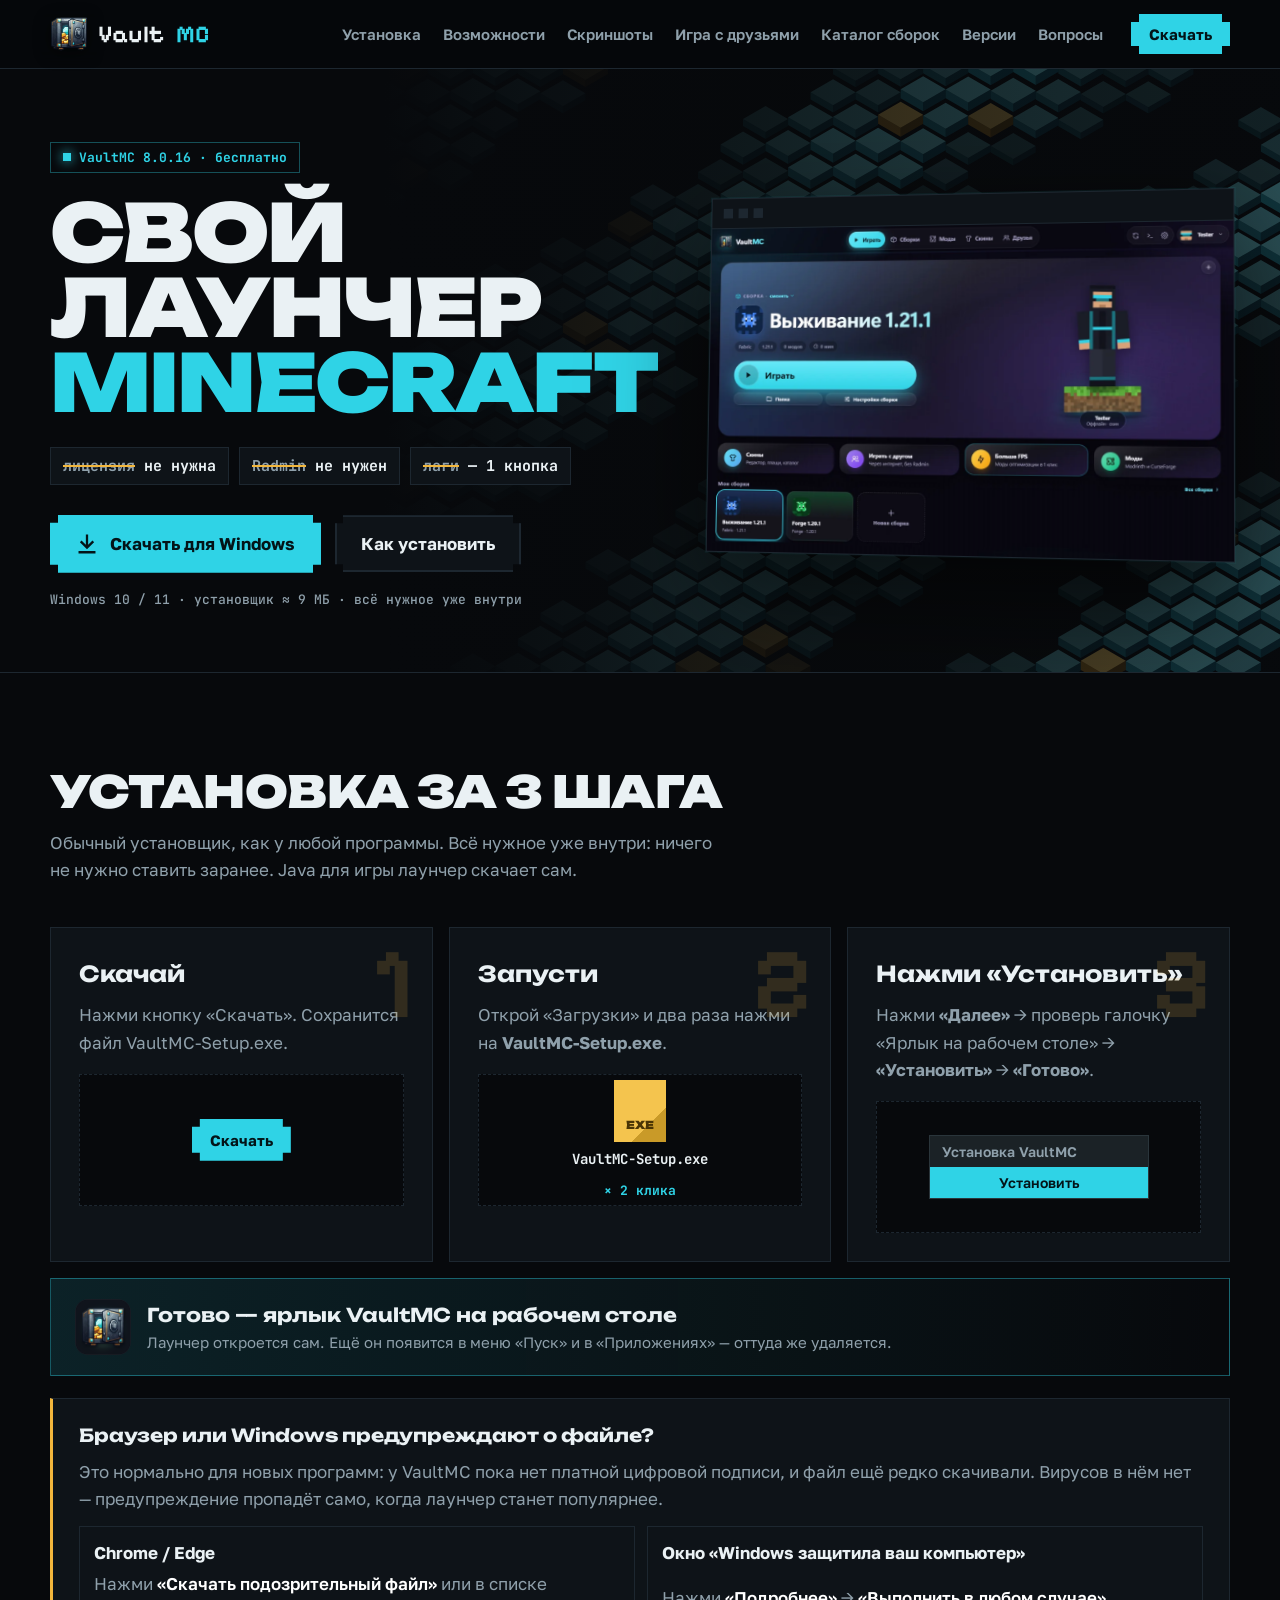
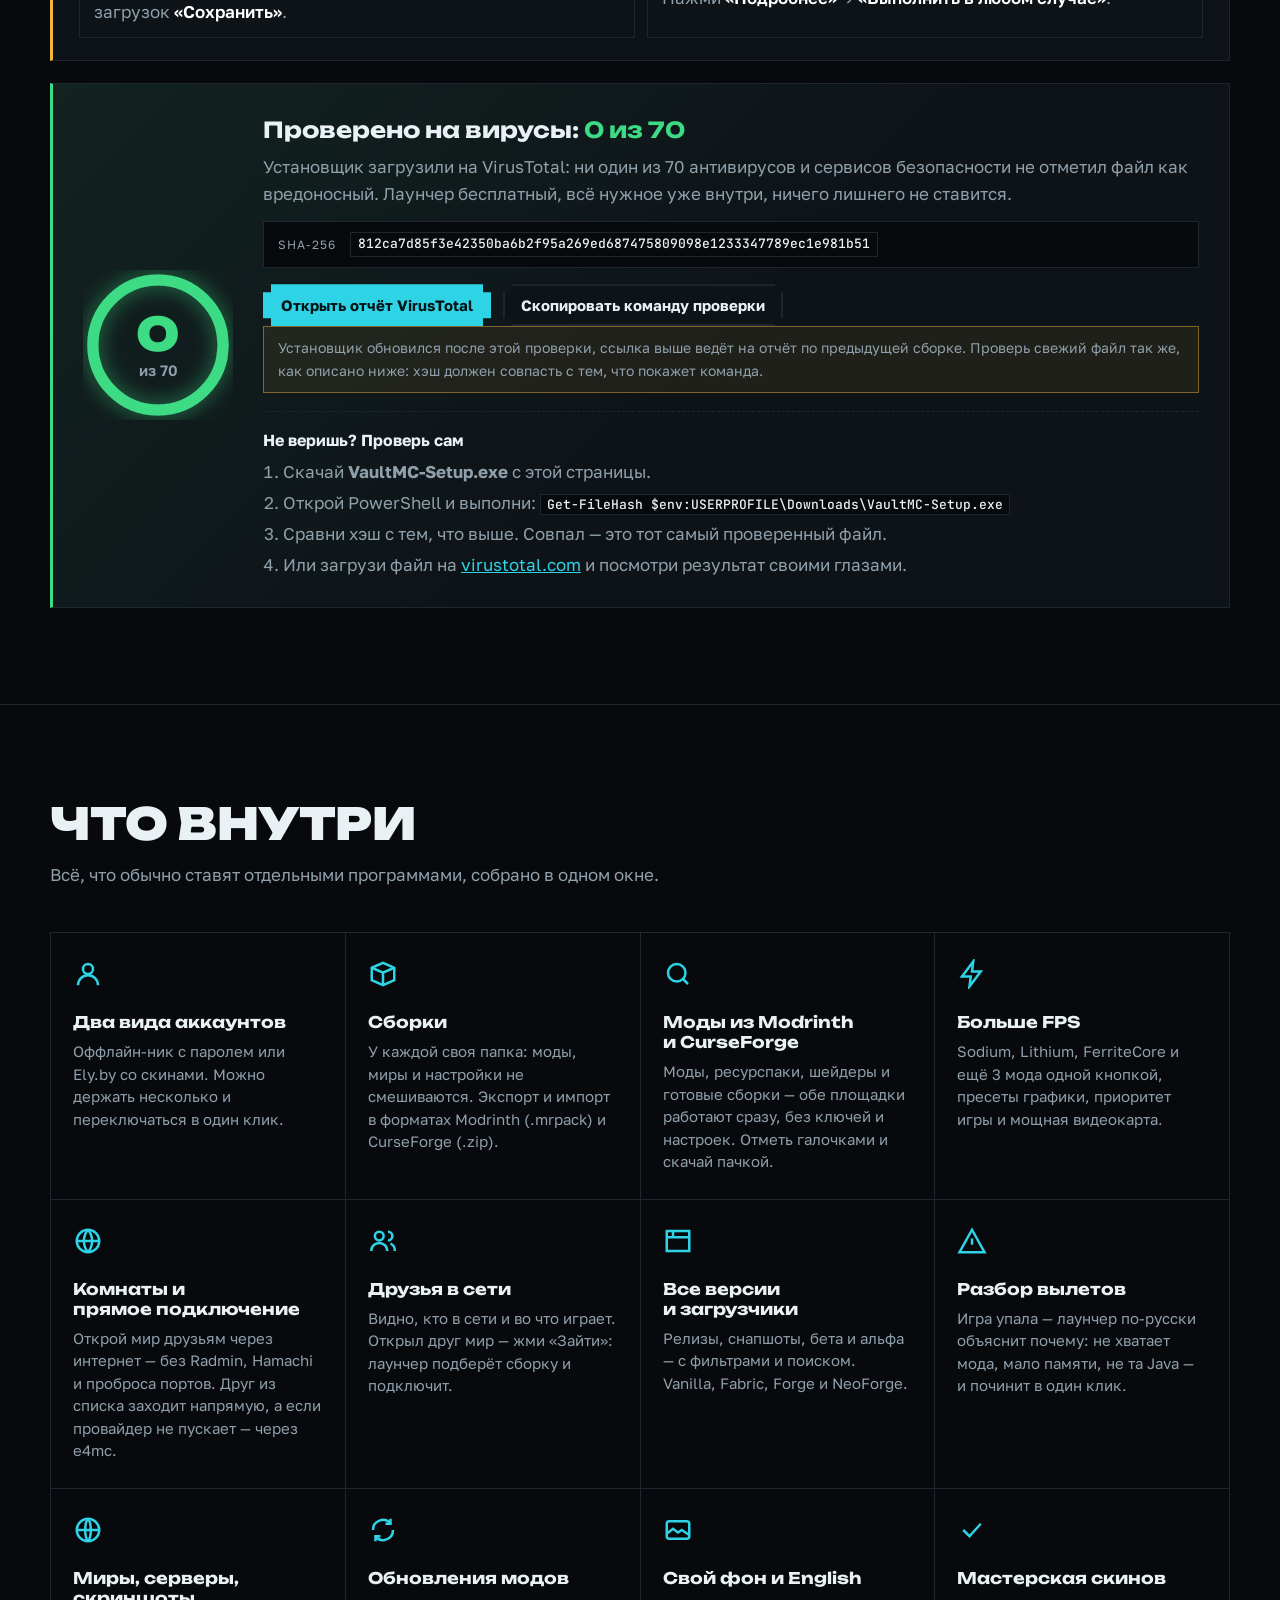
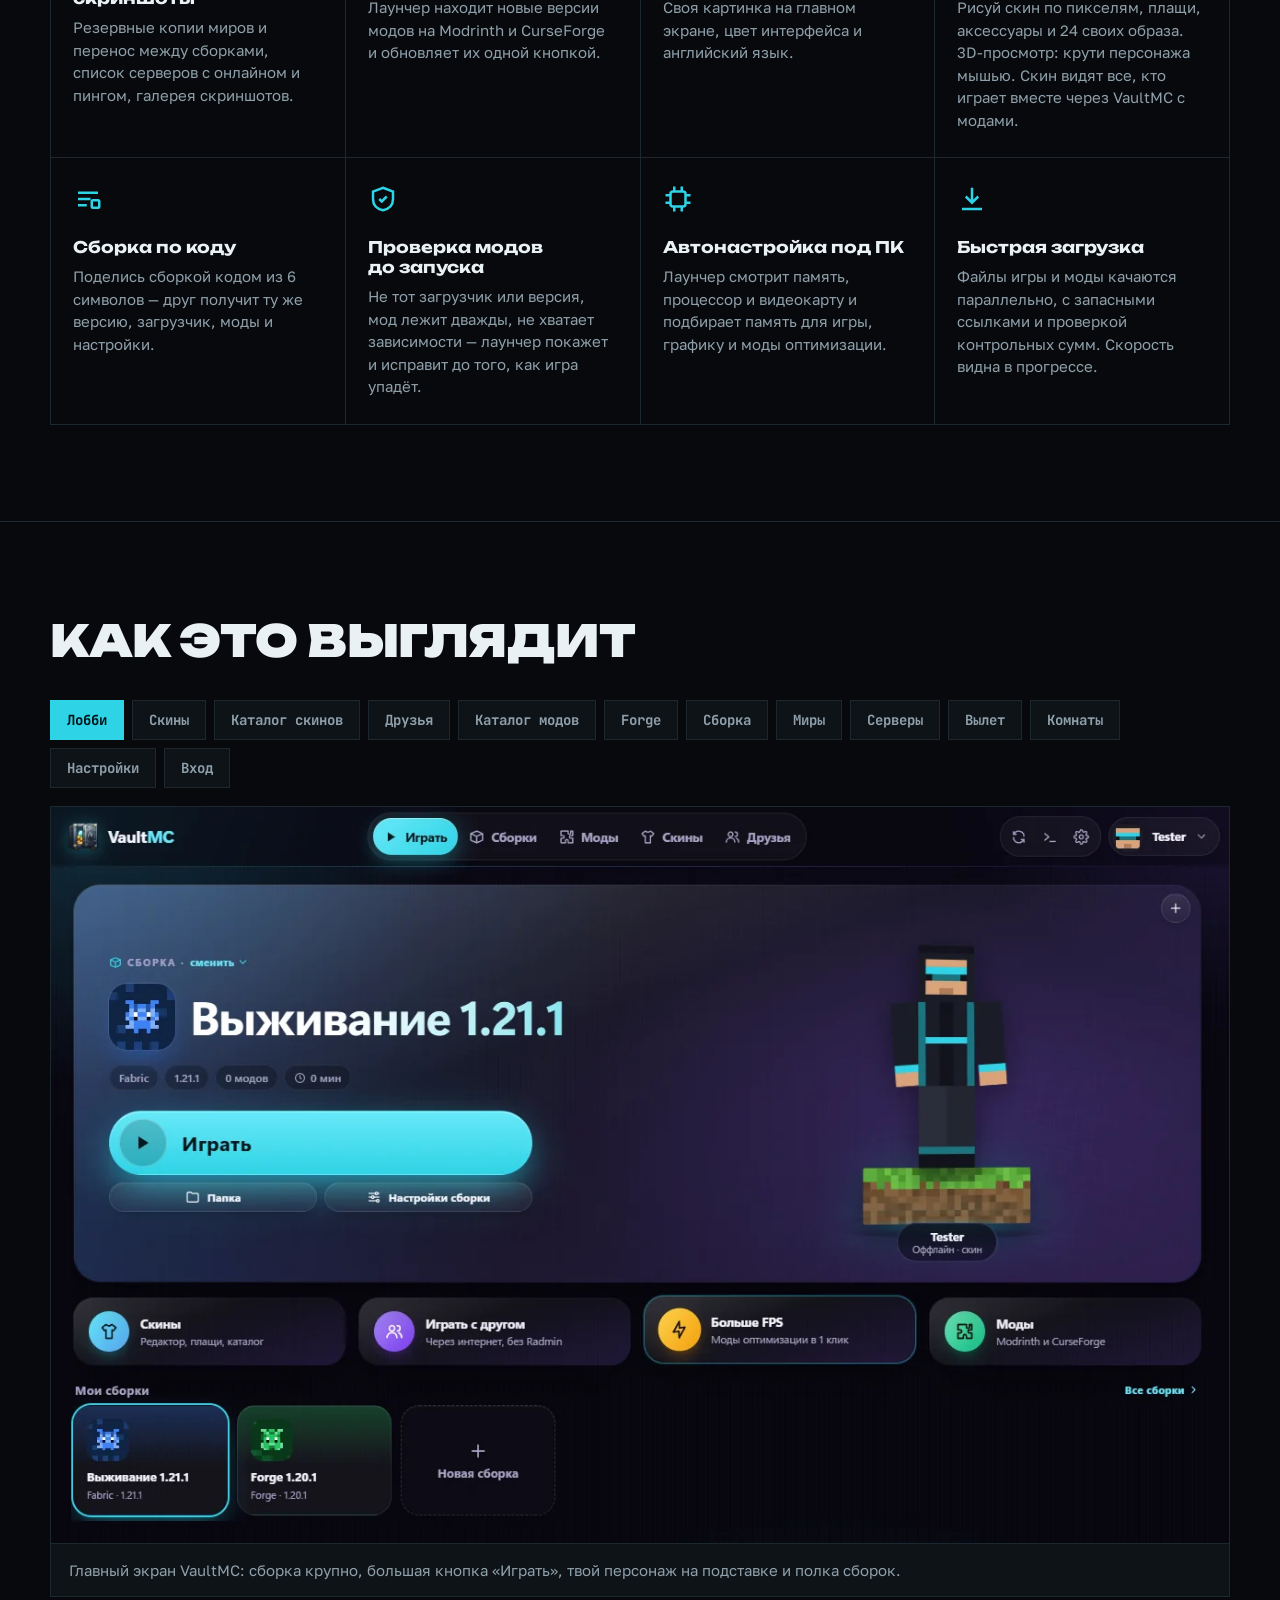
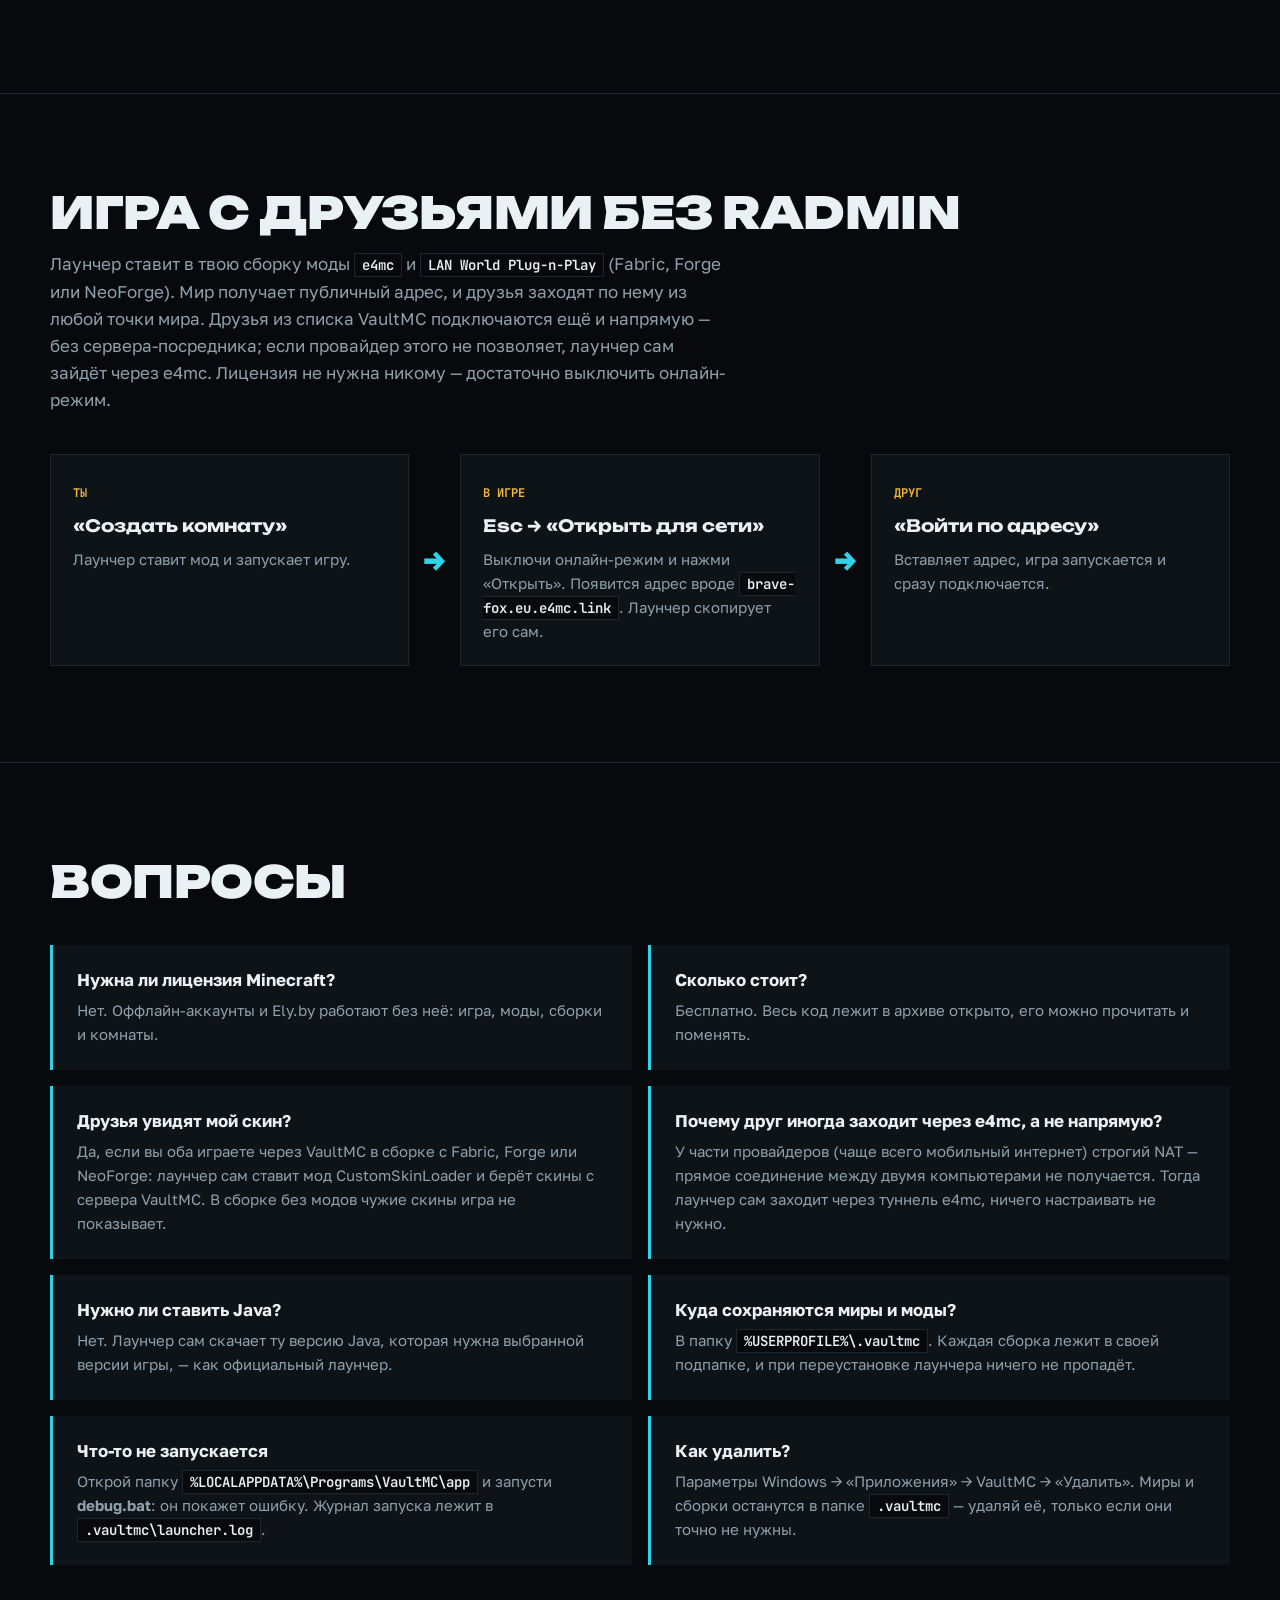
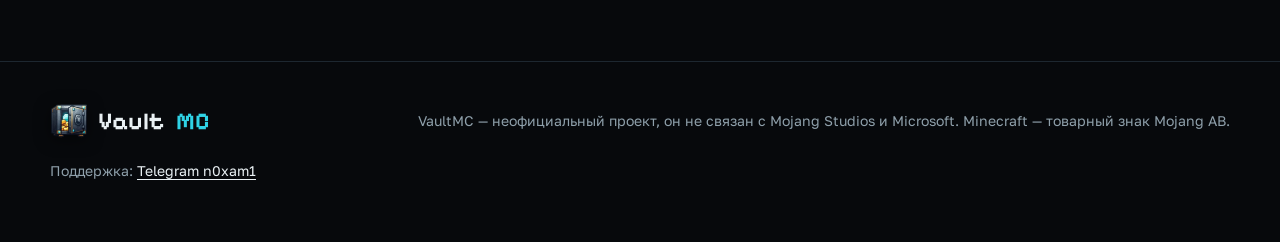
==== site/index.html @ 27fd3340 "feat: 8.0.16 — «Картинка не так?»: слои ресурспаков и модели EMF можно выключать по одному Co-Author" ====
<!DOCTYPE html>
<html lang="ru">
<head>
<meta charset="UTF-8">
<meta name="viewport" content="width=device-width, initial-scale=1">
<title>VaultMC — лаунчер Minecraft без лицензии</title>
  <link rel="canonical" href="https://vaultmc.vaultmc.workers.dev/">
  <meta property="og:url" content="https://vaultmc.vaultmc.workers.dev/">
<meta name="description" content="VaultMC — бесплатный лаунчер Minecraft для Windows: все версии, сборки с модами из Modrinth и CurseForge, скины Ely.by, игра с друзьями без Radmin и оптимизация FPS. Лицензия не нужна.">
<meta name="robots" content="index, follow">
<meta property="og:type" content="website">
<meta property="og:title" content="VaultMC — лаунчер Minecraft без лицензии">
<meta property="og:description" content="Все версии, моды в один клик, скины Ely.by и игра с друзьями без Radmin. Бесплатно.">
<meta property="og:image" content="https://vaultmc.vaultmc.workers.dev/img/preview.png">
<meta name="theme-color" content="#07090c">
<link rel="icon" href="img/logo.png">
<link rel="preconnect" href="https://fonts.googleapis.com">
<link rel="preconnect" href="https://fonts.gstatic.com" crossorigin>
<link href="https://fonts.googleapis.com/css2?family=Pixelify+Sans:wght@600;700&family=Unbounded:wght@500;700;900&family=Golos+Text:wght@400;500;600;700&family=JetBrains+Mono:wght@500;700&display=swap" rel="stylesheet">
<style>
/* Хранилище: тёмная сталь страницы, алмазный голубой — на действиях и живом поле блоков, золото — на номерах и деталях, как в логотипе-сейфе. */
:root {
  --void: #07090c;
  --slab: #0e1318;
  --seam: #1d2730;
  --ink: #eaf1f4;
  --dust: #8fa0ab;
  --neon: #2fd3e6;
  --neon-deep: #12808f;
  --gold: #f2b63c;
  --pixel: "Pixelify Sans", "Unbounded", monospace;
  --display: "Unbounded", "Arial Black", system-ui, sans-serif;
  --body: "Golos Text", "Segoe UI", system-ui, sans-serif;
  --mono: "JetBrains Mono", Consolas, monospace;
  color-scheme: dark;
}
* { box-sizing: border-box; }
html { scroll-behavior: smooth; }
body { margin: 0; background: var(--void); color: var(--ink); font: 17px/1.6 var(--body); }
img { max-width: 100%; display: block; }
a { color: var(--neon); }
h1, h2, h3 { font-family: var(--display); text-wrap: balance; margin: 0; }
h2 { font-size: clamp(28px, 4vw, 44px); font-weight: 900; text-transform: uppercase; letter-spacing: -.5px; line-height: 1.05; }
.wrap { width: min(1180px, 100% - 40px); margin-inline: auto; }
section { padding: 96px 0; border-top: 1px solid var(--seam); }
.lead { color: var(--dust); max-width: 62ch; margin: 14px 0 0; }
:focus-visible { outline: 3px solid var(--neon); outline-offset: 3px; border-radius: 6px; }

/* ---------- кнопки ---------- */
.btn {
  display: inline-flex; align-items: center; gap: 12px; padding: 18px 26px; border: 0; cursor: pointer;
  font: 700 17px var(--body); color: #031418; background: var(--neon); text-decoration: none;
  clip-path: polygon(0 8px, 8px 8px, 8px 0, calc(100% - 8px) 0, calc(100% - 8px) 8px, 100% 8px, 100% calc(100% - 8px), calc(100% - 8px) calc(100% - 8px), calc(100% - 8px) 100%, 8px 100%, 8px calc(100% - 8px), 0 calc(100% - 8px));
  transition: transform .15s, filter .2s;
}
.btn:hover { filter: brightness(1.1); transform: translateY(-2px); }
.btn:active { transform: translateY(1px); }
.btn.ghost { background: var(--slab); color: var(--ink); box-shadow: inset 0 0 0 2px var(--seam); }
.btn svg { width: 22px; height: 22px; }
.btn[disabled] { opacity: .6; cursor: progress; transform: none; }

/* ---------- шапка ---------- */
nav { position: sticky; top: 0; z-index: 10; background: rgba(6, 8, 10, .82); backdrop-filter: blur(10px); border-bottom: 1px solid var(--seam); }
nav .wrap { display: flex; align-items: center; gap: 28px; height: 68px; }
.brand { display: flex; align-items: center; gap: 10px; font: 700 24px var(--pixel); color: var(--ink); text-decoration: none; letter-spacing: .5px; }
.brand img { width: 38px; height: 38px; filter: drop-shadow(0 3px 8px rgba(0,0,0,.5)); }
.brand span { color: var(--neon); }
nav .links { display: flex; gap: 22px; margin-left: auto; }
nav .links a { color: var(--dust); text-decoration: none; font-weight: 600; font-size: 15px; }
nav .links a:hover { color: var(--ink); }
nav .btn { padding: 11px 18px; font-size: 15px; }

/* ---------- первый экран ---------- */
.hero { position: relative; overflow: hidden; border-top: 0; padding: 72px 0 64px; }
#field { position: absolute; inset: 0; width: 100%; height: 100%; opacity: .9; }
.hero::after { content: ""; position: absolute; inset: 0; background: linear-gradient(90deg, var(--void) 30%, rgba(6, 8, 10, .55) 62%, rgba(6, 8, 10, .1)); pointer-events: none; }
.hero .wrap { position: relative; z-index: 1; display: grid; grid-template-columns: 1.05fr 1fr; gap: 40px; align-items: center; }
.tag { display: inline-flex; gap: 8px; align-items: center; font: 700 13px var(--mono); color: var(--neon); border: 1px solid rgba(47, 211, 230, .35); padding: 6px 12px; margin-bottom: 22px; }
.tag i { width: 8px; height: 8px; background: var(--neon); box-shadow: 0 0 12px var(--neon); }
h1 { font-size: clamp(38px, 6.2vw, 84px); font-weight: 900; line-height: .95; text-transform: uppercase; letter-spacing: -2px; }
h1 span { color: var(--neon); }
.withouts { display: flex; flex-wrap: wrap; gap: 10px; margin: 26px 0 30px; padding: 0; list-style: none; }
.withouts li { font: 700 15px var(--mono); padding: 8px 12px; background: var(--slab); border: 1px solid var(--seam); }
.withouts li s { color: var(--dust); text-decoration-color: var(--gold); text-decoration-thickness: 2px; }
.cta { display: flex; flex-wrap: wrap; gap: 14px; align-items: center; }
.meta { margin-top: 18px; color: var(--dust); font: 500 13px var(--mono); }
.status { margin-top: 12px; min-height: 24px; font-weight: 600; color: var(--neon); }
.status.err { color: #ff8b7b; }
.window { border: 1px solid var(--seam); background: var(--slab); box-shadow: 0 40px 100px rgba(0, 0, 0, .6), 0 0 0 1px rgba(47, 211, 230, .08); transform: perspective(1400px) rotateY(-9deg) rotateX(3deg); transition: transform .5s; }
.window:hover { transform: perspective(1400px) rotateY(-3deg); }
.window .bar { display: flex; gap: 6px; padding: 10px 12px; border-bottom: 1px solid var(--seam); }
.window .bar i { width: 10px; height: 10px; background: var(--seam); }

/* ---------- установка ---------- */
.steps { display: grid; grid-template-columns: repeat(3, 1fr); gap: 16px; margin-top: 44px; counter-reset: step; }
.step { position: relative; padding: 28px; background: var(--slab); border: 1px solid var(--seam); }
.step::before { counter-increment: step; content: counter(step); position: absolute; right: 18px; top: 6px; font: 700 100px/1 var(--pixel); color: rgba(242, 182, 60, .16); }
.step h3 { font-size: 22px; font-weight: 700; margin-bottom: 10px; }
.step p { margin: 0 0 18px; color: var(--dust); }
.pic { height: 132px; display: grid; place-items: center; background: var(--void); border: 1px dashed var(--seam); }
.file { display: flex; flex-direction: column; align-items: center; gap: 8px; font: 700 14px var(--mono); }
.file b { width: 52px; height: 62px; background: linear-gradient(135deg, #f4c44e 0 70%, #c99a28 70%); position: relative; }
.file b::after { content: "EXE"; position: absolute; inset: auto 0 10px; text-align: center; font: 900 11px var(--display); color: #4a3505; }
.file.bat b { background: linear-gradient(135deg, #e9f2ed 0 70%, #a9b8b0 70%); }
.file.bat b::after { content: "BAT"; color: #20302a; }
.menu { font: 600 14px var(--body); background: #1b2226; border: 1px solid #2a353b; width: 200px; }
.menu div { padding: 7px 12px; color: var(--dust); }
.menu div.on { background: var(--neon); color: #031418; }
.click { font: 700 13px var(--mono); color: var(--neon); margin-top: 6px; }
.done { margin-top: 16px; display: flex; gap: 16px; align-items: center; padding: 20px 24px; border: 1px solid rgba(47, 211, 230, .4); background: linear-gradient(90deg, rgba(47, 211, 230, .12), transparent); }
.done img { width: 56px; height: 56px; border-radius: 13px; }
.done b { font-family: var(--display); font-size: 19px; }
.done span { display: block; color: var(--dust); font-size: 15px; }
.req { margin-top: 22px; color: var(--dust); font-size: 15px; }

/* ---------- возможности ---------- */
.features { display: grid; grid-template-columns: repeat(4, 1fr); gap: 1px; margin-top: 44px; background: var(--seam); border: 1px solid var(--seam); }
.feat { padding: 26px 22px; background: var(--void); transition: background .25s; }
.feat:hover { background: var(--slab); }
.feat svg { width: 30px; height: 30px; color: var(--neon); margin-bottom: 16px; }
.feat h3 { font-size: 16px; font-weight: 700; margin-bottom: 8px; line-height: 1.25; }
.feat p { margin: 0; color: var(--dust); font-size: 15px; line-height: 1.5; }

/* ---------- скриншоты ---------- */
.tabs { display: flex; flex-wrap: wrap; gap: 8px; margin: 36px 0 18px; }
.tabs button { font: 700 14px var(--mono); padding: 10px 16px; background: var(--slab); color: var(--dust); border: 1px solid var(--seam); cursor: pointer; }
.tabs button[aria-selected="true"] { background: var(--neon); color: #031418; border-color: var(--neon); }
.shot { border: 1px solid var(--seam); background: var(--slab); }
.shot img { width: 100%; aspect-ratio: 1280 / 800; object-fit: cover; }
.shot p { margin: 0; padding: 14px 18px; color: var(--dust); font-size: 15px; border-top: 1px solid var(--seam); }

/* ---------- комнаты ---------- */
.flow { display: grid; grid-template-columns: 1fr auto 1fr auto 1fr; gap: 14px; align-items: stretch; margin-top: 40px; }
.node { padding: 22px; background: var(--slab); border: 1px solid var(--seam); }
.node small { font: 700 12px var(--mono); color: var(--gold); }
.node h3 { font-size: 17px; margin: 8px 0; }
.node p { margin: 0; color: var(--dust); font-size: 15px; }
.arrow { align-self: center; font: 900 26px var(--display); color: var(--neon); }
code { font: 600 14px var(--mono); background: var(--void); border: 1px solid var(--seam); padding: 2px 7px; color: var(--ink); }

/* ---------- вопросы ---------- */
.faq { display: grid; grid-template-columns: 1fr 1fr; gap: 16px; margin-top: 40px; }
.qa { padding: 24px; border-left: 3px solid var(--neon); background: var(--slab); }
.qa h3 { font: 700 17px var(--body); margin-bottom: 8px; }
.qa p { margin: 0; color: var(--dust); font-size: 15px; }

footer { padding: 40px 0 60px; border-top: 1px solid var(--seam); color: var(--dust); font-size: 14px; }
footer a { color: var(--ink); text-decoration: underline; text-underline-offset: 3px; }
footer .wrap { display: flex; flex-wrap: wrap; gap: 20px; justify-content: space-between; align-items: center; }

@media (max-width: 960px) {
  .hero .wrap, .faq { grid-template-columns: 1fr; }
  .window { transform: none; }
  .steps { grid-template-columns: 1fr; }
  .features { grid-template-columns: 1fr 1fr; }
  .flow { grid-template-columns: 1fr; }
  .arrow { transform: rotate(90deg); justify-self: center; }
  nav .links { display: none; }
  nav .btn { margin-left: auto; }
}
@media (max-width: 520px) { .features { grid-template-columns: 1fr; } section { padding: 64px 0; } }
@media (prefers-reduced-motion: reduce) { *, *::before { transition: none !important; } html { scroll-behavior: auto; } }
.warn-box { margin-top: 22px; padding: 22px 26px; background: var(--slab); border: 1px solid var(--seam); border-left: 3px solid #f2b63c; }
.warn-box h3 { font-size: 18px; margin: 0 0 8px; }
.warn-box p { margin: 0 0 14px; color: var(--dust); }
.warn-grid { display: grid; grid-template-columns: 1fr 1fr; gap: 12px; }
.warn-grid div { display: grid; gap: 4px; padding: 12px 14px; border: 1px solid var(--seam); }
.warn-grid span { color: var(--dust); }
.warn-grid i { font-style: normal; color: #fff; font-weight: 600; }
@media (max-width: 760px) { .warn-grid { grid-template-columns: 1fr; } }

/* ---------- проверка VirusTotal ---------- */
.vt { margin-top: 22px; display: grid; grid-template-columns: auto 1fr; gap: 30px; align-items: center; padding: 28px 30px;
  background: linear-gradient(135deg, rgba(61, 220, 132, .08), transparent 55%), var(--slab); border: 1px solid var(--seam); border-left: 3px solid #3ddc84; }
.vt-gauge { position: relative; width: 150px; height: 150px; flex: none; }
.vt-gauge svg { width: 100%; height: 100%; transform: rotate(-90deg); }
.vt-gauge circle { fill: none; stroke-width: 9; }
.vt-gauge .track { stroke: var(--seam); }
.vt-gauge .fill { stroke: #3ddc84; stroke-linecap: round; filter: drop-shadow(0 0 8px rgba(61, 220, 132, .55)); }
.vt-gauge b { position: absolute; inset: 0; display: grid; place-content: center; text-align: center; font: 900 46px/1 var(--display); color: #3ddc84; }
.vt-gauge b small { display: block; margin-top: 4px; font: 600 15px var(--body); color: var(--dust); }
.vt h3 { font-size: 22px; margin: 0 0 6px; }
.vt h3 i { font-style: normal; color: #3ddc84; }
.vt p { margin: 0 0 14px; color: var(--dust); }
.vt-hash { display: flex; flex-wrap: wrap; align-items: center; gap: 10px 14px; margin: 0 0 16px; padding: 10px 14px; background: var(--void); border: 1px solid var(--seam); }
.vt-hash code { font: 500 13px/1.45 var(--mono); color: var(--ink); word-break: break-all; }
.vt-hash small { color: var(--dust); font-size: 12px; text-transform: uppercase; letter-spacing: .08em; }
.vt-act { display: flex; flex-wrap: wrap; gap: 12px; }
.vt-act .btn { padding: 12px 18px; font-size: 15px; }
.vt-check { margin-top: 18px; padding-top: 18px; border-top: 1px dashed var(--seam); }
.vt-check h4 { margin: 0 0 8px; font: 700 16px var(--body); }
.vt-check ol { margin: 0; padding-left: 20px; color: var(--dust); display: grid; gap: 4px; }
.vt-check kbd { font: 500 13px var(--mono); color: var(--ink); background: var(--void); border: 1px solid var(--seam); padding: 1px 6px; }
.vt-note { margin: 14px 0 0; padding: 10px 14px; border: 1px solid rgba(242, 182, 60, .45); background: rgba(242, 182, 60, .08); color: #f4d28a; font-size: 14px; }
.vt-note[hidden] { display: none; }
@media (max-width: 760px) { .vt { grid-template-columns: 1fr; justify-items: start; padding: 22px 20px; } .vt-gauge { width: 120px; height: 120px; } .vt-gauge b { font-size: 36px; } }
</style>
</head>
<body>

<nav>
  <div class="wrap">
    <a class="brand" href="#top"><img src="img/mark.png" alt="">Vault<span>MC</span></a>
    <div class="links"><a href="#install">Установка</a><a href="#features">Возможности</a><a href="#screens">Скриншоты</a><a href="#rooms">Игра с друзьями</a><a href="catalog.html">Каталог сборок</a><a href="versions.html">Версии</a><a href="#faq">Вопросы</a></div>
    <a class="btn" href="VaultMC-Setup.exe" download>Скачать</a>
  </div>
</nav>

<header class="hero" id="top">
  <canvas id="field" aria-hidden="true"></canvas>
  <div class="wrap">
    <div>
      <div class="tag"><i></i>VaultMC <span id="siteVer">8.0.16</span> · бесплатно</div>
      <h1>Свой лаунчер <span>Minecraft</span></h1>
      <ul class="withouts">
        <li><s>лицензия</s> не нужна</li>
        <li><s>Radmin</s> не нужен</li>
        <li><s>лаги</s> — 1 кнопка</li>
      </ul>
      <div class="cta">
        <a class="btn" href="VaultMC-Setup.exe" download>
          <svg viewBox="0 0 24 24" fill="none" stroke="currentColor" stroke-width="2.5" stroke-linecap="square"><path d="M12 3v12M6 10l6 6 6-6M4 21h16"/></svg>
          Скачать для Windows
        </a>
        <a class="btn ghost" href="#install">Как установить</a>
      </div>
            <div class="meta">Windows 10 / 11 · установщик ≈ 9 МБ · всё нужное уже внутри</div>
    </div>
    <div class="window"><div class="bar"><i></i><i></i><i></i></div><img src="img/lobby.webp" alt="Главный экран VaultMC: скин игрока, выбранная сборка и кнопка «Играть»"></div>
  </div>
</header>

<section id="install">
  <div class="wrap">
    <h2>Установка за 3 шага</h2>
    <p class="lead">Обычный установщик, как у любой программы. Всё нужное уже внутри: ничего не нужно ставить заранее. Java для игры лаунчер скачает сам.</p>
    <div class="steps">
      <div class="step">
        <h3>Скачай</h3>
        <p>Нажми кнопку «Скачать». Сохранится файл VaultMC-Setup.exe.</p>
        <div class="pic"><a class="btn" href="VaultMC-Setup.exe" download style="padding:12px 18px;font-size:15px">Скачать</a></div>
      </div>
      <div class="step">
        <h3>Запусти</h3>
        <p>Открой «Загрузки» и два раза нажми на <b>VaultMC-Setup.exe</b>.</p>
        <div class="pic"><div class="file"><b></b>VaultMC-Setup.exe<span class="click">× 2 клика</span></div></div>
      </div>
      <div class="step">
        <h3>Нажми «Установить»</h3>
        <p>Нажми <b>«Далее»</b> → проверь галочку «Ярлык на рабочем столе» → <b>«Установить»</b> → <b>«Готово»</b>.</p>
        <div class="pic"><div class="menu" style="width:220px"><div>Установка VaultMC</div><div class="on" style="text-align:center">Установить</div></div></div>
      </div>
    </div>
    <div class="done"><img src="img/logo.png" alt=""><div><b>Готово — ярлык VaultMC на рабочем столе</b><span>Лаунчер откроется сам. Ещё он появится в меню «Пуск» и в «Приложениях» — оттуда же удаляется.</span></div></div>
    <div class="warn-box">
      <h3>Браузер или Windows предупреждают о файле?</h3>
      <p>Это нормально для новых программ: у VaultMC пока нет платной цифровой подписи, и файл ещё редко скачивали. Вирусов в нём нет — предупреждение пропадёт само, когда лаунчер станет популярнее.</p>
      <div class="warn-grid">
        <div><b>Chrome / Edge</b><span>Нажми <i>«Скачать подозрительный файл»</i> или в списке загрузок <i>«Сохранить»</i>.</span></div>
        <div><b>Окно «Windows защитила ваш компьютер»</b><span>Нажми <i>«Подробнее»</i> → <i>«Выполнить в любом случае»</i>.</span></div>
      </div>
    </div>
    <div class="vt" id="vt" data-sha="812ca7d85f3e42350ba6b2f95a269ed687475809098e1233347789ec1e981b51">
      <div class="vt-gauge" aria-hidden="true">
        <svg viewBox="0 0 120 120"><circle class="track" cx="60" cy="60" r="52"/><circle class="fill" cx="60" cy="60" r="52" stroke-dasharray="326.7" stroke-dashoffset="0"/></svg>
        <b>0<small>из 70</small></b>
      </div>
      <div>
        <h3>Проверено на вирусы: <i>0 из 70</i></h3>
        <p>Установщик загрузили на VirusTotal: ни один из 70 антивирусов и сервисов безопасности не отметил файл как вредоносный. Лаунчер бесплатный, всё нужное уже внутри, ничего лишнего не ставится.</p>
        <div class="vt-hash"><small>SHA-256</small><code>812ca7d85f3e42350ba6b2f95a269ed687475809098e1233347789ec1e981b51</code></div>
        <div class="vt-act">
          <a class="btn" href="https://www.virustotal.com/gui/file/812ca7d85f3e42350ba6b2f95a269ed687475809098e1233347789ec1e981b51" target="_blank" rel="noopener">Открыть отчёт VirusTotal</a>
          <button class="btn ghost" type="button" id="vtCopy">Скопировать команду проверки</button>
        </div>
        <p class="vt-note" id="vtNote" hidden>Установщик обновился после этой проверки, ссылка выше ведёт на отчёт по предыдущей сборке. Проверь свежий файл так же, как описано ниже: хэш должен совпасть с тем, что покажет команда.</p>
        <div class="vt-check">
          <h4>Не веришь? Проверь сам</h4>
          <ol>
            <li>Скачай <b>VaultMC-Setup.exe</b> с этой страницы.</li>
            <li>Открой PowerShell и выполни: <kbd>Get-FileHash $env:USERPROFILE\Downloads\VaultMC-Setup.exe</kbd></li>
            <li>Сравни хэш с тем, что выше. Совпал — это тот самый проверенный файл.</li>
            <li>Или загрузи файл на <a href="https://www.virustotal.com/" target="_blank" rel="noopener">virustotal.com</a> и посмотри результат своими глазами.</li>
          </ol>
        </div>
      </div>
    </div>
  </div>
</section>

<section id="features">
  <div class="wrap">
    <h2>Что внутри</h2>
    <p class="lead">Всё, что обычно ставят отдельными программами, собрано в одном окне.</p>
    <div class="features">
      <div class="feat"><svg viewBox="0 0 24 24" fill="none" stroke="currentColor" stroke-width="2"><circle cx="12" cy="8" r="4"/><path d="M4 21a8 8 0 0 1 16 0"/></svg><h3>Два вида аккаунтов</h3><p>Оффлайн-ник с паролем или Ely.by со скинами. Можно держать несколько и переключаться в один клик.</p></div>
      <div class="feat"><svg viewBox="0 0 24 24" fill="none" stroke="currentColor" stroke-width="2"><path d="M3 7l9-4 9 4v10l-9 4-9-4zM3 7l9 4 9-4M12 11v10"/></svg><h3>Сборки</h3><p>У каждой своя папка: моды, миры и настройки не смешиваются. Экспорт и импорт в форматах Modrinth (.mrpack) и CurseForge (.zip).</p></div>
      <div class="feat"><svg viewBox="0 0 24 24" fill="none" stroke="currentColor" stroke-width="2"><circle cx="11" cy="11" r="7"/><path d="M20 20l-4-4"/></svg><h3>Моды из Modrinth и CurseForge</h3><p>Моды, ресурспаки, шейдеры и готовые сборки — обе площадки работают сразу, без ключей и настроек. Отметь галочками и скачай пачкой.</p></div>
      <div class="feat"><svg viewBox="0 0 24 24" fill="none" stroke="currentColor" stroke-width="2"><path d="M13 2L4 14h7l-1 8 9-12h-7z"/></svg><h3>Больше FPS</h3><p>Sodium, Lithium, FerriteCore и ещё 3 мода одной кнопкой, пресеты графики, приоритет игры и мощная видеокарта.</p></div>
      <div class="feat"><svg viewBox="0 0 24 24" fill="none" stroke="currentColor" stroke-width="2"><circle cx="12" cy="12" r="9"/><path d="M3 12h18M12 3a14 14 0 0 1 0 18M12 3a14 14 0 0 0 0 18"/></svg><h3>Комнаты и прямое подключение</h3><p>Открой мир друзьям через интернет — без Radmin, Hamachi и проброса портов. Друг из списка заходит напрямую, а если провайдер не пускает — через e4mc.</p></div>
      <div class="feat"><svg viewBox="0 0 24 24" fill="none" stroke="currentColor" stroke-width="2"><circle cx="9" cy="8" r="3.5"/><path d="M2.5 20a6.5 6.5 0 0 1 13 0M16 4.5a3.5 3.5 0 0 1 0 7M18 14a6.5 6.5 0 0 1 3.5 6"/></svg><h3>Друзья в сети</h3><p>Видно, кто в сети и во что играет. Открыл друг мир — жми «Зайти»: лаунчер подберёт сборку и подключит.</p></div>
      <div class="feat"><svg viewBox="0 0 24 24" fill="none" stroke="currentColor" stroke-width="2"><rect x="3" y="4" width="18" height="16"/><path d="M3 9h18M8 4v5"/></svg><h3>Все версии и загрузчики</h3><p>Релизы, снапшоты, бета и альфа — с фильтрами и поиском. Vanilla, Fabric, Forge и NeoForge.</p></div>
      <div class="feat"><svg viewBox="0 0 24 24" fill="none" stroke="currentColor" stroke-width="2"><path d="M12 3l10 18H2z"/><path d="M12 10v5M12 18v.01"/></svg><h3>Разбор вылетов</h3><p>Игра упала — лаунчер по-русски объяснит почему: не хватает мода, мало памяти, не та Java — и починит в один клик.</p></div>
      <div class="feat"><svg viewBox="0 0 24 24" fill="none" stroke="currentColor" stroke-width="2"><circle cx="12" cy="12" r="9"/><path d="M3 12h18M12 3c3 3.5 3 14.5 0 18M12 3c-3 3.5-3 14.5 0 18"/></svg><h3>Миры, серверы, скриншоты</h3><p>Резервные копии миров и перенос между сборками, список серверов с онлайном и пингом, галерея скриншотов.</p></div>
      <div class="feat"><svg viewBox="0 0 24 24" fill="none" stroke="currentColor" stroke-width="2"><path d="M4 12a8 8 0 0 1 14-5.3M20 12a8 8 0 0 1-14 5.3"/><path d="M18 3v4h-4M6 21v-4h4"/></svg><h3>Обновления модов</h3><p>Лаунчер находит новые версии модов на Modrinth и CurseForge и обновляет их одной кнопкой.</p></div>
      <div class="feat"><svg viewBox="0 0 24 24" fill="none" stroke="currentColor" stroke-width="2"><rect x="3" y="5" width="18" height="14" rx="2"/><path d="M3 15l5-4 4 3 3-2 6 4"/></svg><h3>Свой фон и English</h3><p>Своя картинка на главном экране, цвет интерфейса и английский язык.</p></div>
      <div class="feat"><svg viewBox="0 0 24 24" fill="none" stroke="currentColor" stroke-width="2"><path d="M5 12l5 5 9-10"/></svg><h3>Мастерская скинов</h3><p>Рисуй скин по пикселям, плащи, аксессуары и 24 своих образа. 3D-просмотр: крути персонажа мышью. Скин видят все, кто играет вместе через VaultMC с модами.</p></div>
      <div class="feat"><svg viewBox="0 0 24 24" fill="none" stroke="currentColor" stroke-width="2"><path d="M4 7h16M4 12h10M4 17h7"/><rect x="15" y="13" width="6" height="6" rx="1"/></svg><h3>Сборка по коду</h3><p>Поделись сборкой кодом из 6 символов — друг получит ту же версию, загрузчик, моды и настройки.</p></div>
      <div class="feat"><svg viewBox="0 0 24 24" fill="none" stroke="currentColor" stroke-width="2"><path d="M9 12l2 2 4-4"/><path d="M12 3l8 3v6c0 5-3.5 8-8 9-4.5-1-8-4-8-9V6z"/></svg><h3>Проверка модов до запуска</h3><p>Не тот загрузчик или версия, мод лежит дважды, не хватает зависимости — лаунчер покажет и исправит до того, как игра упадёт.</p></div>
      <div class="feat"><svg viewBox="0 0 24 24" fill="none" stroke="currentColor" stroke-width="2"><rect x="6" y="6" width="12" height="12" rx="2"/><path d="M9 2v4M15 2v4M9 18v4M15 18v4M2 9h4M2 15h4M18 9h4M18 15h4"/></svg><h3>Автонастройка под ПК</h3><p>Лаунчер смотрит память, процессор и видеокарту и подбирает память для игры, графику и моды оптимизации.</p></div>
      <div class="feat"><svg viewBox="0 0 24 24" fill="none" stroke="currentColor" stroke-width="2"><path d="M12 3v12M7 10l5 5 5-5M4 20h16"/></svg><h3>Быстрая загрузка</h3><p>Файлы игры и моды качаются параллельно, с запасными ссылками и проверкой контрольных сумм. Скорость видна в прогрессе.</p></div>
    </div>
  </div>
</section>

<section id="screens">
  <div class="wrap">
    <h2>Как это выглядит</h2>
    <div class="tabs" role="tablist" id="tabs">
      <button role="tab" aria-selected="true" data-shot="lobby">Лобби</button>
      <button role="tab" aria-selected="false" data-shot="skins">Скины</button>
      <button role="tab" aria-selected="false" data-shot="skincat">Каталог скинов</button>
      <button role="tab" aria-selected="false" data-shot="friends">Друзья</button>
      <button role="tab" aria-selected="false" data-shot="catalog">Каталог модов</button>
      <button role="tab" aria-selected="false" data-shot="forge">Forge</button>
      <button role="tab" aria-selected="false" data-shot="instance">Сборка</button>
      <button role="tab" aria-selected="false" data-shot="worlds">Миры</button>
      <button role="tab" aria-selected="false" data-shot="servers">Серверы</button>
      <button role="tab" aria-selected="false" data-shot="crash">Вылет</button>
      <button role="tab" aria-selected="false" data-shot="rooms">Комнаты</button>
      <button role="tab" aria-selected="false" data-shot="settings">Настройки</button>
      <button role="tab" aria-selected="false" data-shot="auth">Вход</button>
    </div>
    <figure class="shot" style="margin:0"><img id="shotImg" src="img/lobby.webp" alt="Лобби лаунчера"><p id="shotText">Главный экран VaultMC: сборка крупно, большая кнопка «Играть», твой персонаж на подставке и полка сборок.</p></figure>
  </div>
</section>

<section id="rooms">
  <div class="wrap">
    <h2>Игра с друзьями без Radmin</h2>
    <p class="lead">Лаунчер ставит в твою сборку моды <code>e4mc</code> и <code>LAN World Plug-n-Play</code> (Fabric, Forge или NeoForge). Мир получает публичный адрес, и друзья заходят по нему из любой точки мира. Друзья из списка VaultMC подключаются ещё и напрямую — без сервера-посредника; если провайдер этого не позволяет, лаунчер сам зайдёт через e4mc. Лицензия не нужна никому — достаточно выключить онлайн-режим.</p>
    <div class="flow">
      <div class="node"><small>ТЫ</small><h3>«Создать комнату»</h3><p>Лаунчер ставит мод и запускает игру.</p></div>
      <div class="arrow">→</div>
      <div class="node"><small>В ИГРЕ</small><h3>Esc → «Открыть для сети»</h3><p>Выключи онлайн-режим и нажми «Открыть». Появится адрес вроде <code>brave-fox.eu.e4mc.link</code>. Лаунчер скопирует его сам.</p></div>
      <div class="arrow">→</div>
      <div class="node"><small>ДРУГ</small><h3>«Войти по адресу»</h3><p>Вставляет адрес, игра запускается и сразу подключается.</p></div>
    </div>
  </div>
</section>

<section id="faq">
  <div class="wrap">
    <h2>Вопросы</h2>
    <div class="faq">
      <div class="qa"><h3>Нужна ли лицензия Minecraft?</h3><p>Нет. Оффлайн-аккаунты и Ely.by работают без неё: игра, моды, сборки и комнаты.</p></div>
      <div class="qa"><h3>Сколько стоит?</h3><p>Бесплатно. Весь код лежит в архиве открыто, его можно прочитать и поменять.</p></div>
      <div class="qa"><h3>Друзья увидят мой скин?</h3><p>Да, если вы оба играете через VaultMC в сборке с Fabric, Forge или NeoForge: лаунчер сам ставит мод CustomSkinLoader и берёт скины с сервера VaultMC. В сборке без модов чужие скины игра не показывает.</p></div>
      <div class="qa"><h3>Почему друг иногда заходит через e4mc, а не напрямую?</h3><p>У части провайдеров (чаще всего мобильный интернет) строгий NAT — прямое соединение между двумя компьютерами не получается. Тогда лаунчер сам заходит через туннель e4mc, ничего настраивать не нужно.</p></div>
      <div class="qa"><h3>Нужно ли ставить Java?</h3><p>Нет. Лаунчер сам скачает ту версию Java, которая нужна выбранной версии игры, — как официальный лаунчер.</p></div>
      <div class="qa"><h3>Куда сохраняются миры и моды?</h3><p>В папку <code>%USERPROFILE%\.vaultmc</code>. Каждая сборка лежит в своей подпапке, и при переустановке лаунчера ничего не пропадёт.</p></div>
      <div class="qa"><h3>Что-то не запускается</h3><p>Открой папку <code>%LOCALAPPDATA%\Programs\VaultMC\app</code> и запусти <b>debug.bat</b>: он покажет ошибку. Журнал запуска лежит в <code>.vaultmc\launcher.log</code>.</p></div>
      <div class="qa"><h3>Как удалить?</h3><p>Параметры Windows → «Приложения» → VaultMC → «Удалить». Миры и сборки останутся в папке <code>.vaultmc</code> — удаляй её, только если они точно не нужны.</p></div>
    </div>
  </div>
</section>

<footer>
  <div class="wrap">
    <a class="brand" href="#top"><img src="img/mark.png" alt="">Vault<span>MC</span></a>
    <span>VaultMC — неофициальный проект, он не связан с Mojang Studios и Microsoft. Minecraft — товарный знак Mojang AB.</span>
    <span>Поддержка: <a href="https://t.me/n0xam1" target="_blank" rel="noopener">Telegram n0xam1</a></span>
  </div>
</footer>

<script>
/* ---------- живое поле изометрических блоков ---------- */
(() => {
  const canvas = document.getElementById('field');
  const ctx = canvas.getContext('2d');
  const still = matchMedia('(prefers-reduced-motion: reduce)').matches;
  let w, h, dpr, cells = [], mouse = { x: -999, y: -999 };
  const S = 26; // размер блока
  function resize() {
    dpr = Math.min(devicePixelRatio || 1, 2);
    w = canvas.clientWidth; h = canvas.clientHeight;
    canvas.width = w * dpr; canvas.height = h * dpr;
    ctx.setTransform(dpr, 0, 0, dpr, 0, 0);
    cells = [];
    const cw = S * 1.732, ch = S;
    for (let r = -2; r < h / ch + 4; r++) for (let c = -2; c < w / cw + 2; c++) {
      cells.push({ x: c * cw + (r % 2 ? cw / 2 : 0), y: r * ch, seed: Math.random() * 6.28, gold: Math.random() < .07 });
    }
  }
  function cube(x, y, lift, glow, gold) {
    const k = S * .866, t = y - lift;
    const a = 0.08 + glow * 0.9;
    ctx.fillStyle = gold ? `rgba(250,205,100,${a})` : `rgba(120,232,245,${a})`;            // верх
    ctx.beginPath(); ctx.moveTo(x, t - S / 2); ctx.lineTo(x + k, t); ctx.lineTo(x, t + S / 2); ctx.lineTo(x - k, t); ctx.fill();
    ctx.fillStyle = gold ? `rgba(210,150,40,${a * .8})` : `rgba(40,175,200,${a * .8})`;          // левый бок
    ctx.beginPath(); ctx.moveTo(x - k, t); ctx.lineTo(x, t + S / 2); ctx.lineTo(x, t + S / 2 + lift * .5 + 6); ctx.lineTo(x - k, t + lift * .5 + 6); ctx.fill();
    ctx.fillStyle = gold ? `rgba(140,95,20,${a * .8})` : `rgba(15,100,125,${a * .8})`;          // правый бок
    ctx.beginPath(); ctx.moveTo(x + k, t); ctx.lineTo(x, t + S / 2); ctx.lineTo(x, t + S / 2 + lift * .5 + 6); ctx.lineTo(x + k, t + lift * .5 + 6); ctx.fill();
  }
  function frame(time) {
    ctx.clearRect(0, 0, w, h);
    const tt = time / 1000;
    for (const c of cells) {
      const wave = (Math.sin(c.x * .012 + c.y * .018 - tt * 1.4 + c.seed * .15) + 1) / 2;
      const d = Math.hypot(c.x - mouse.x, c.y - mouse.y);
      const near = Math.max(0, 1 - d / 220);
      const glow = Math.min(1, wave * wave * .35 + near * .8) * Math.min(1, c.x / (w * .55));
      if (glow < .03) continue;
      cube(c.x, c.y, glow * 18, glow, c.gold);
    }
    if (!still) requestAnimationFrame(frame);
  }
  addEventListener('resize', resize);
  canvas.parentElement.addEventListener('pointermove', (e) => { const r = canvas.getBoundingClientRect(); mouse = { x: e.clientX - r.left, y: e.clientY - r.top }; });
  canvas.parentElement.addEventListener('pointerleave', () => (mouse = { x: -999, y: -999 }));
  resize(); requestAnimationFrame(frame);
})();

/* ---------- скриншоты ---------- */
const SHOTS = {
  lobby: 'Главный экран VaultMC: сборка крупно, большая кнопка «Играть», твой персонаж на подставке и полка сборок.',
  skins: 'Мастерская скинов: 3D-персонаж крутится мышью и ходит; кисть, заливка, пипетка, слой одежды, плащи и аксессуары. «Сохранить» — и скин видят друзья в игре.',
  skincat: 'Каталог скинов: 24 образа VaultMC, скин с Ely.by по нику, по ссылке или из файла.',
  friends: 'Друзья: кто в сети и во что играет. Открыт мир — кнопка «Зайти» подключает напрямую или через e4mc.',
  catalog: 'Каталог: Modrinth или CurseForge, моды, ресурспаки, шейдеры и сборки. Галочки — установка пачкой.',
  instance: 'Сборка: автонастройка под ПК, оптимизация в 1 клик, моды и их обновления, экспорт и код для друга.',
  forge: 'Новая сборка: Vanilla, Fabric, Forge или NeoForge — и выбор версии загрузчика.',
  worlds: 'Миры: резервные копии, восстановление и перенос мира в другую сборку.',
  servers: 'Серверы: онлайн, пинг и описание, «Играть» сразу подключает к серверу.',
  crash: 'Игра вылетела — лаунчер объясняет причину и чинит в один клик.',
  rooms: 'Комнаты: создать комнату для друзей или войти по адресу друга.',
  settings: 'Настройки: память, производительность, Java, язык, свой фон, цвет интерфейса.',
  auth: 'Вход: оффлайн-аккаунт с паролем или Ely.by.',
};
document.getElementById('tabs').addEventListener('click', (e) => {
  const b = e.target.closest('[data-shot]'); if (!b) return;
  document.querySelectorAll('#tabs button').forEach((x) => x.setAttribute('aria-selected', x === b));
  const img = document.getElementById('shotImg');
  img.src = `img/${b.dataset.shot}.webp`; img.alt = b.textContent;
  document.getElementById('shotText').textContent = SHOTS[b.dataset.shot];
});

</script>
<script>
(() => {
  const box = document.getElementById('vt'); if (!box) return;
  const scanned = box.dataset.sha.toLowerCase();
  fetch('version.json', { cache: 'no-store' }).then((r) => r.json()).then((j) => {
    if (j && j.sha256 && String(j.sha256).toLowerCase() !== scanned) document.getElementById('vtNote').hidden = false;
  }).catch(() => {});
  const btn = document.getElementById('vtCopy');
  btn.onclick = () => {
    const cmd = 'Get-FileHash $env:USERPROFILE\\Downloads\\VaultMC-Setup.exe';
    const done = () => { btn.textContent = 'Скопировано'; setTimeout(() => { btn.textContent = 'Скопировать команду проверки'; }, 1800); };
    (navigator.clipboard ? navigator.clipboard.writeText(cmd) : Promise.reject()).then(done).catch(() => {
      const t = document.createElement('textarea'); t.value = cmd; document.body.append(t); t.select();
      try { document.execCommand('copy'); done(); } catch (e) { /* без буфера: команду видно в списке выше */ }
      t.remove();
    });
  };
})();
</script>
</body>
</html>
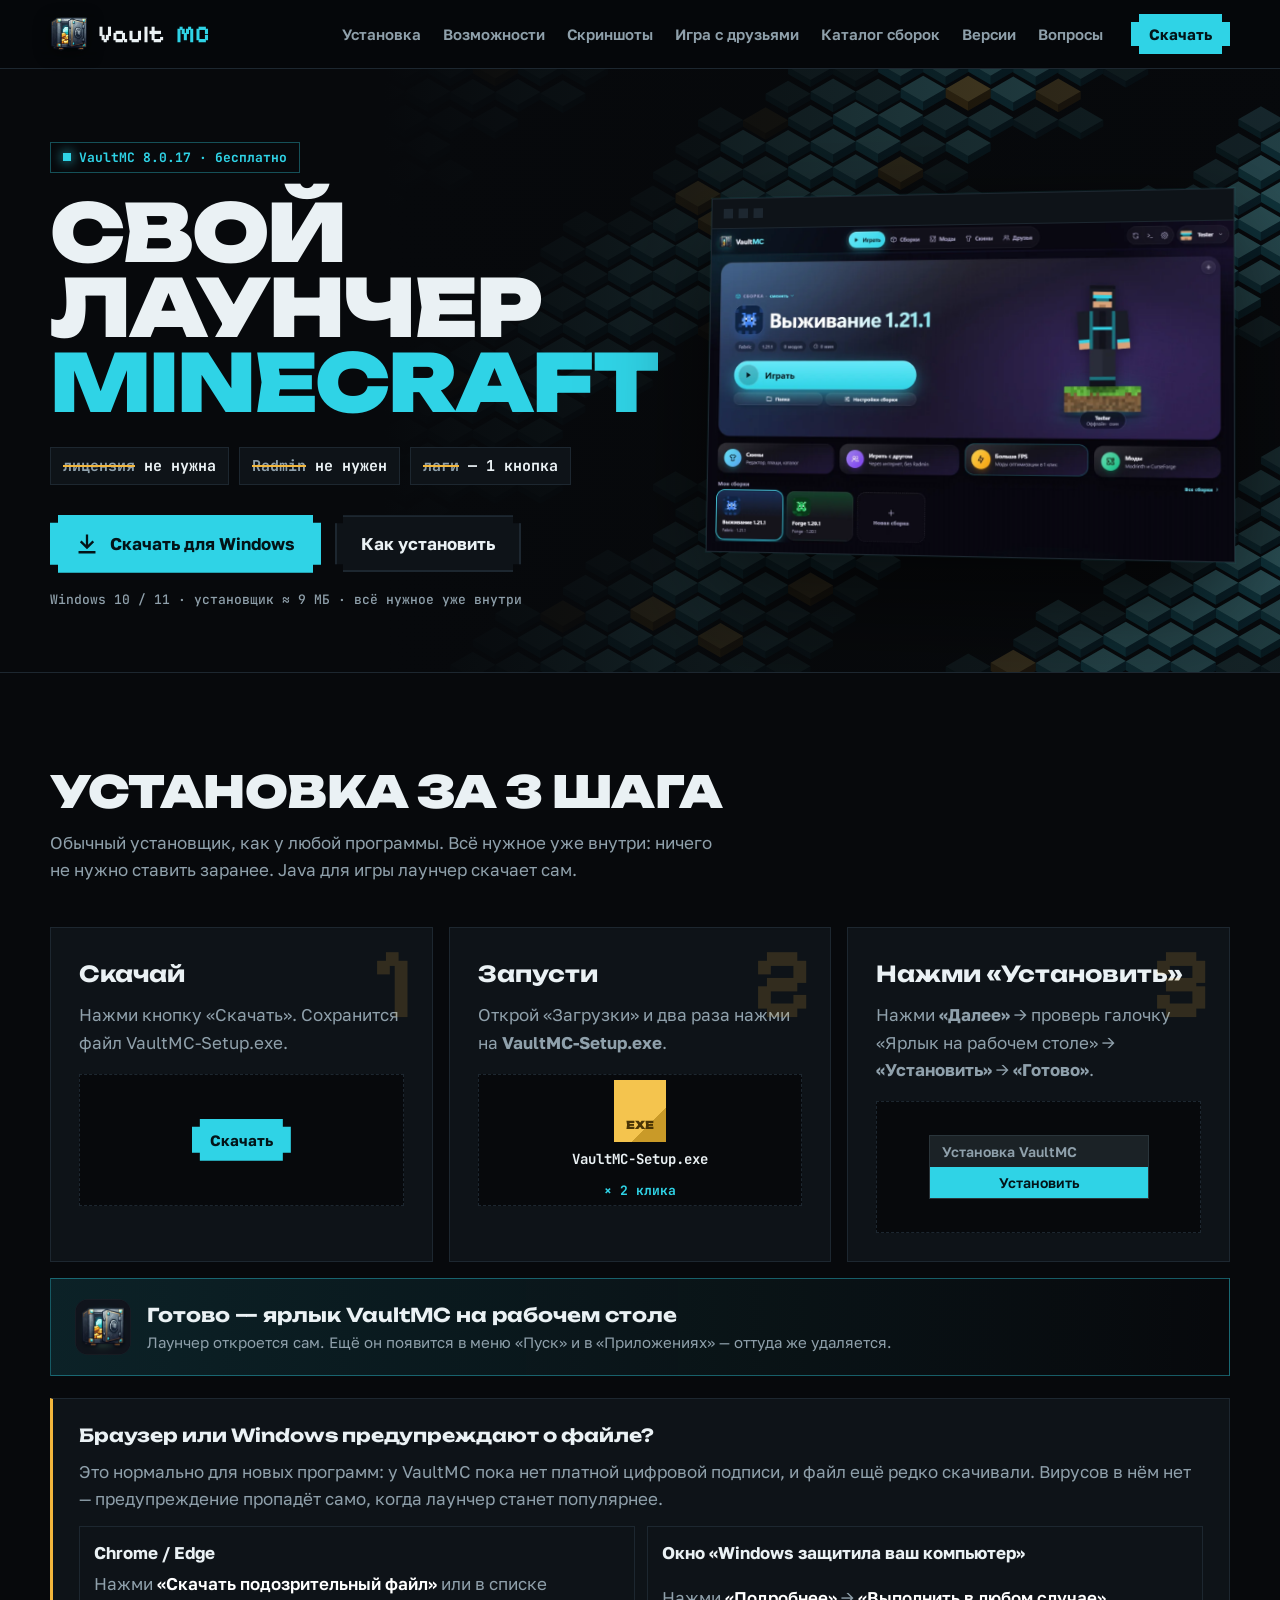
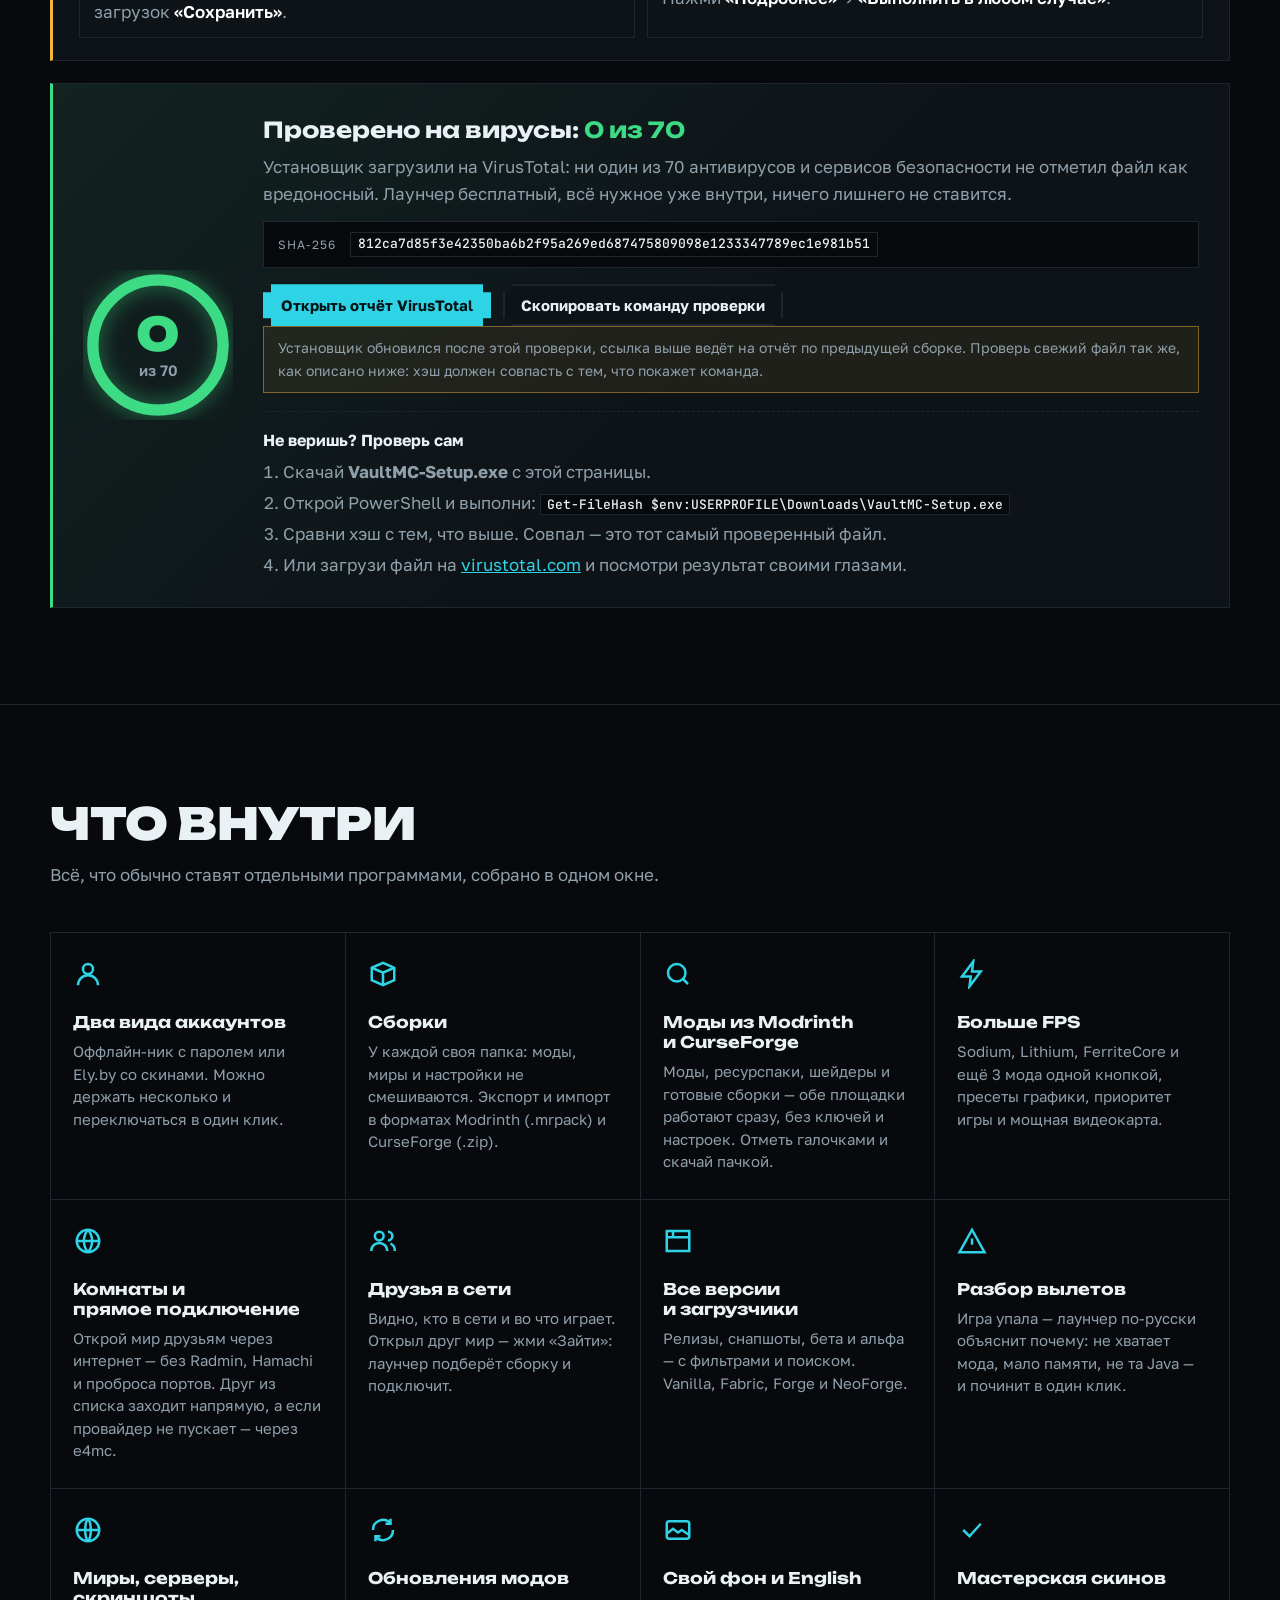
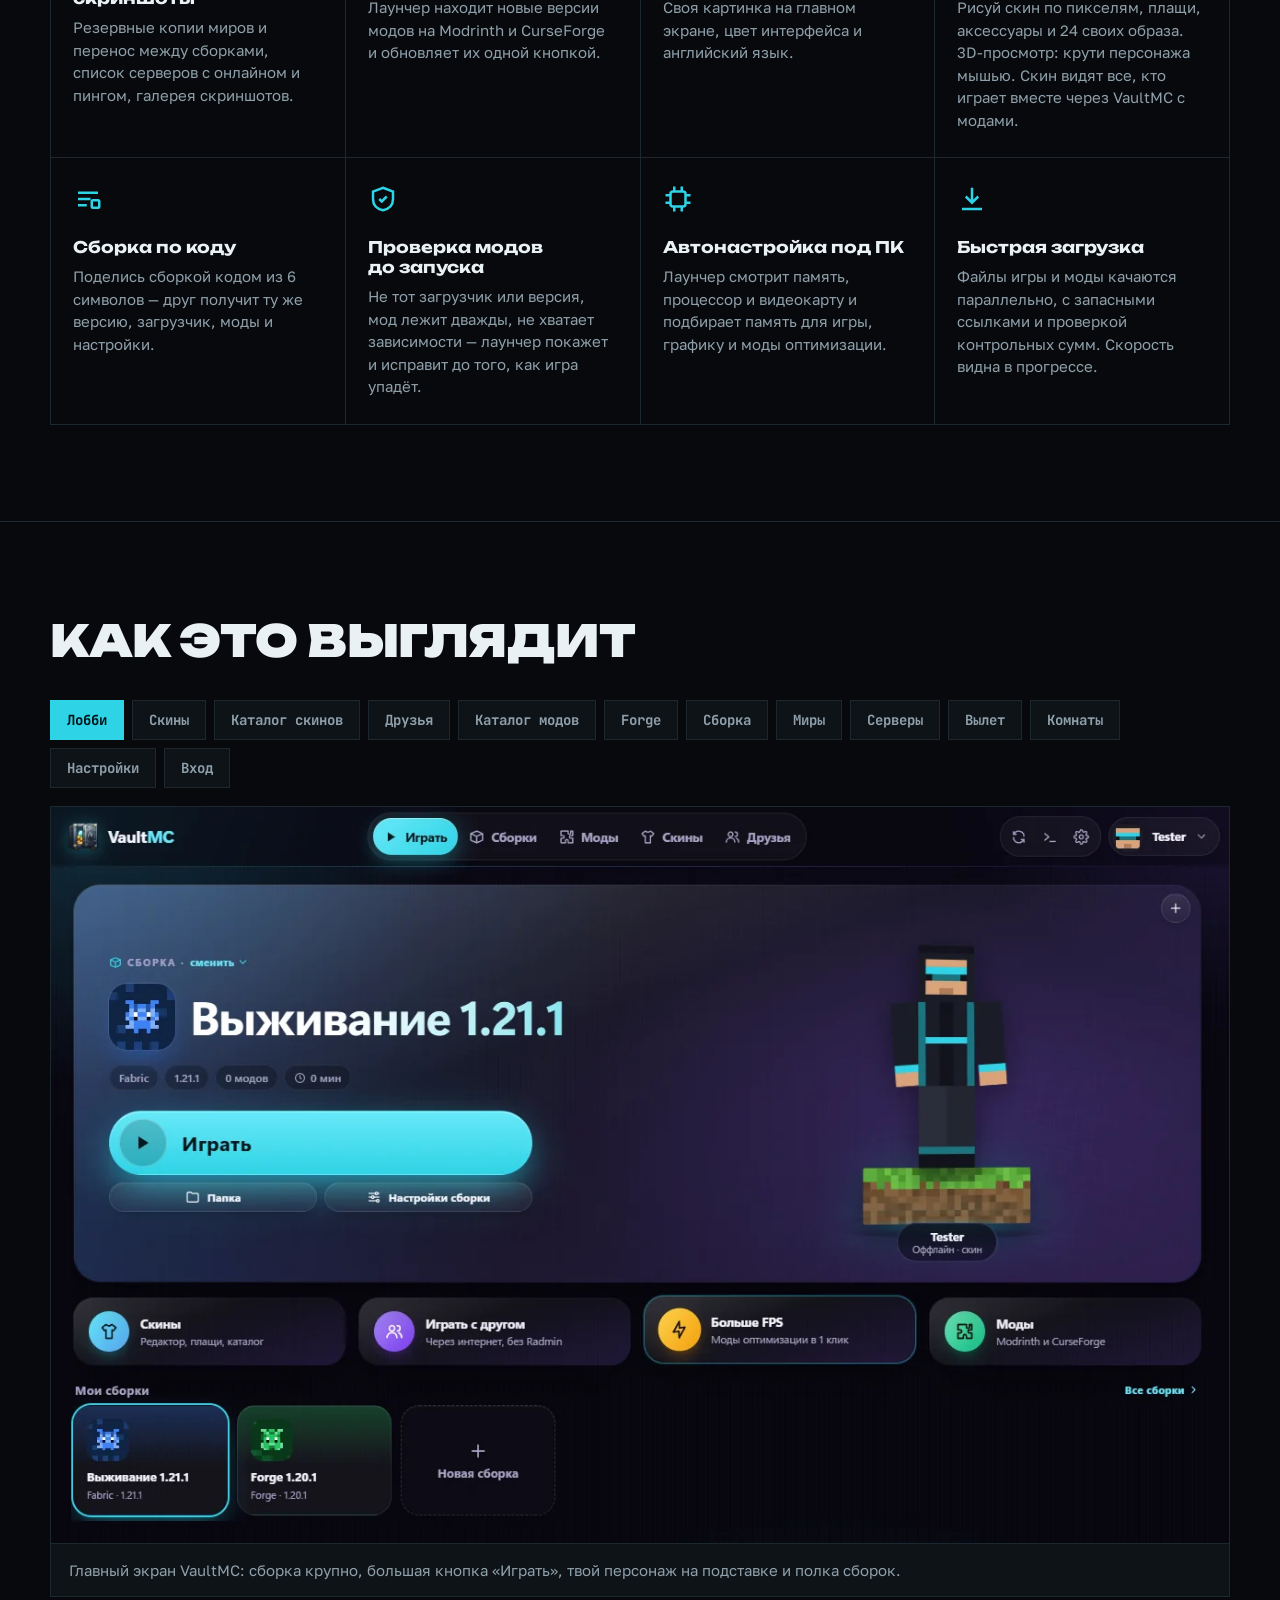
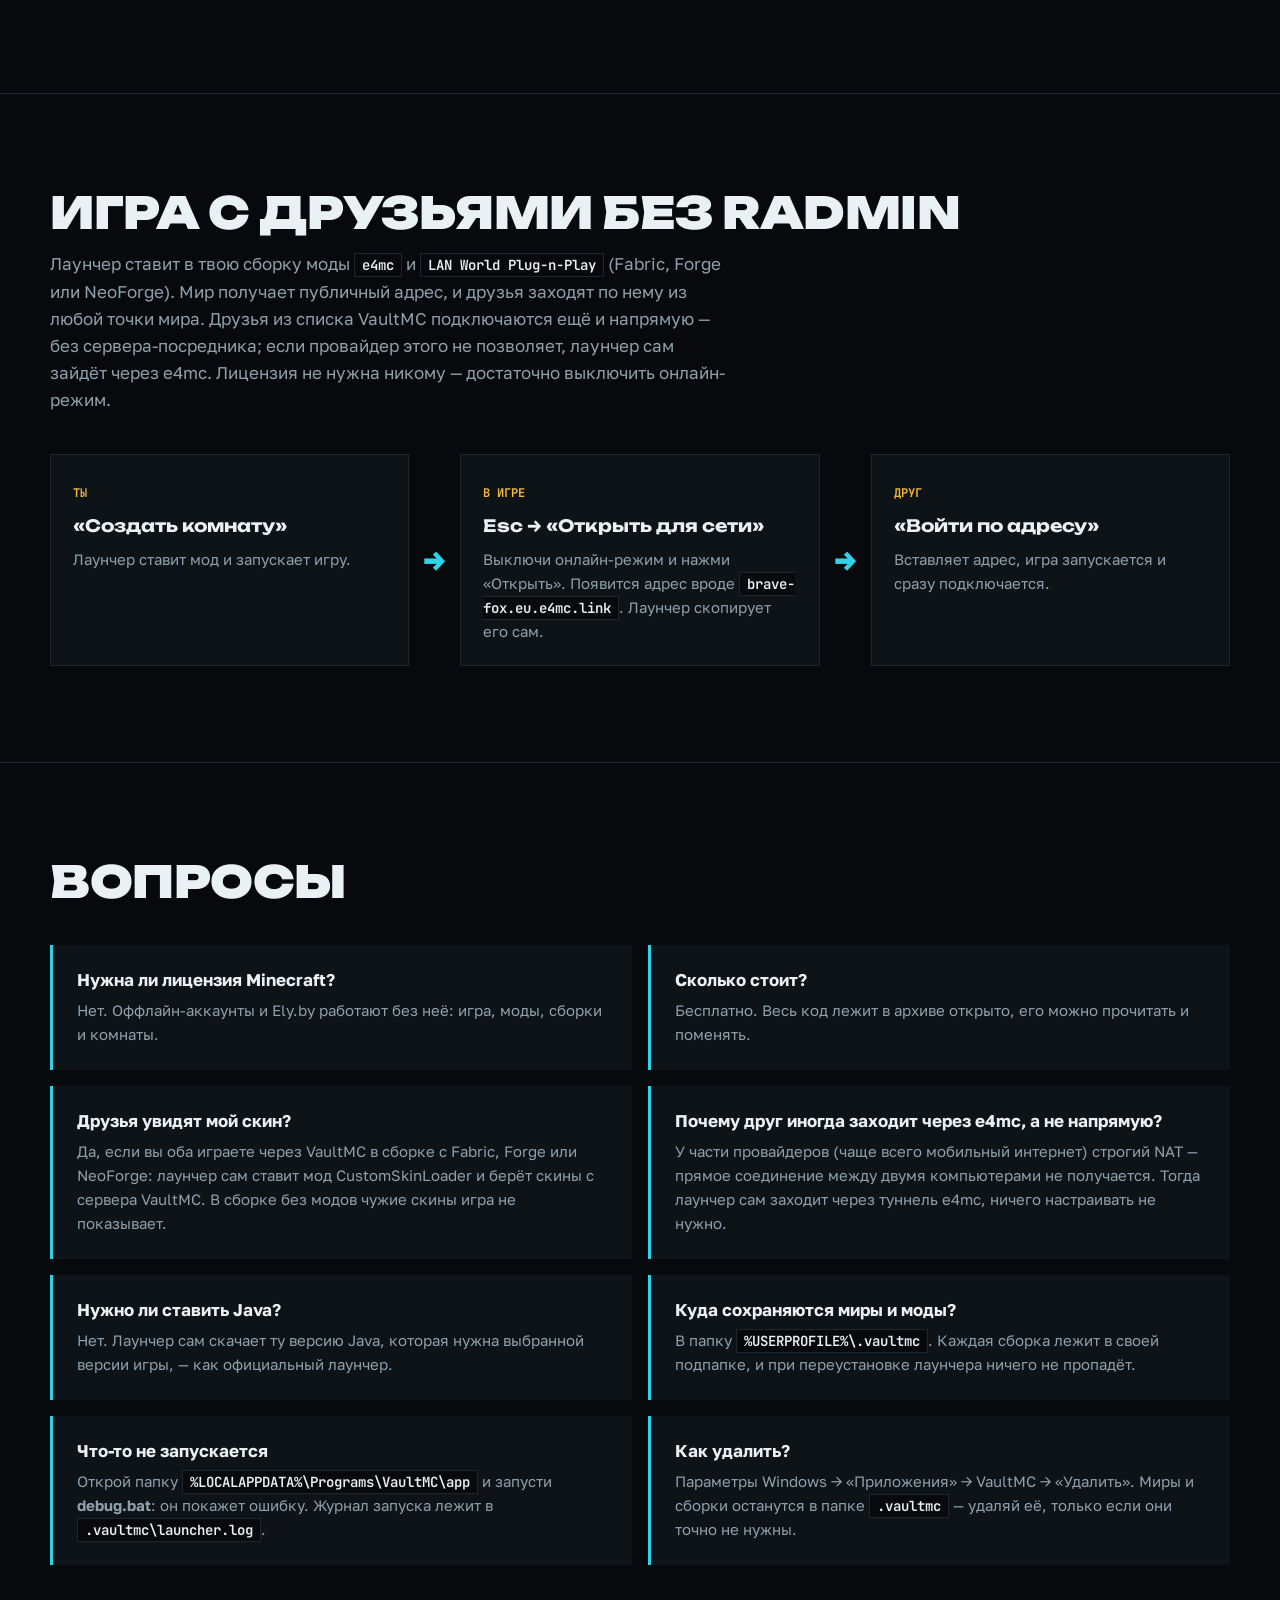
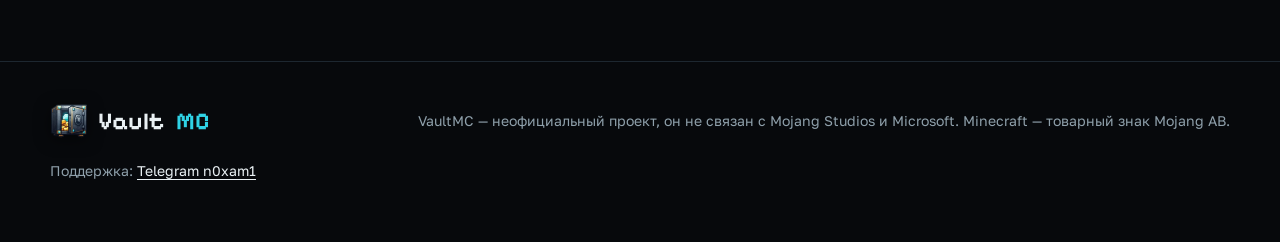
==== commit dac8e9a5: "fix: 8.0.17 — «Лишние моды» не стирают выключенные копии, пути в именах файлов отсекаются, Миры не п" ====
--- a/site/index.html
+++ b/site/index.html
@@ -210,7 +210,7 @@
   <canvas id="field" aria-hidden="true"></canvas>
   <div class="wrap">
     <div>
-      <div class="tag"><i></i>VaultMC <span id="siteVer">8.0.16</span> · бесплатно</div>
+      <div class="tag"><i></i>VaultMC <span id="siteVer">8.0.17</span> · бесплатно</div>
       <h1>Свой лаунчер <span>Minecraft</span></h1>
       <ul class="withouts">
         <li><s>лицензия</s> не нужна</li>
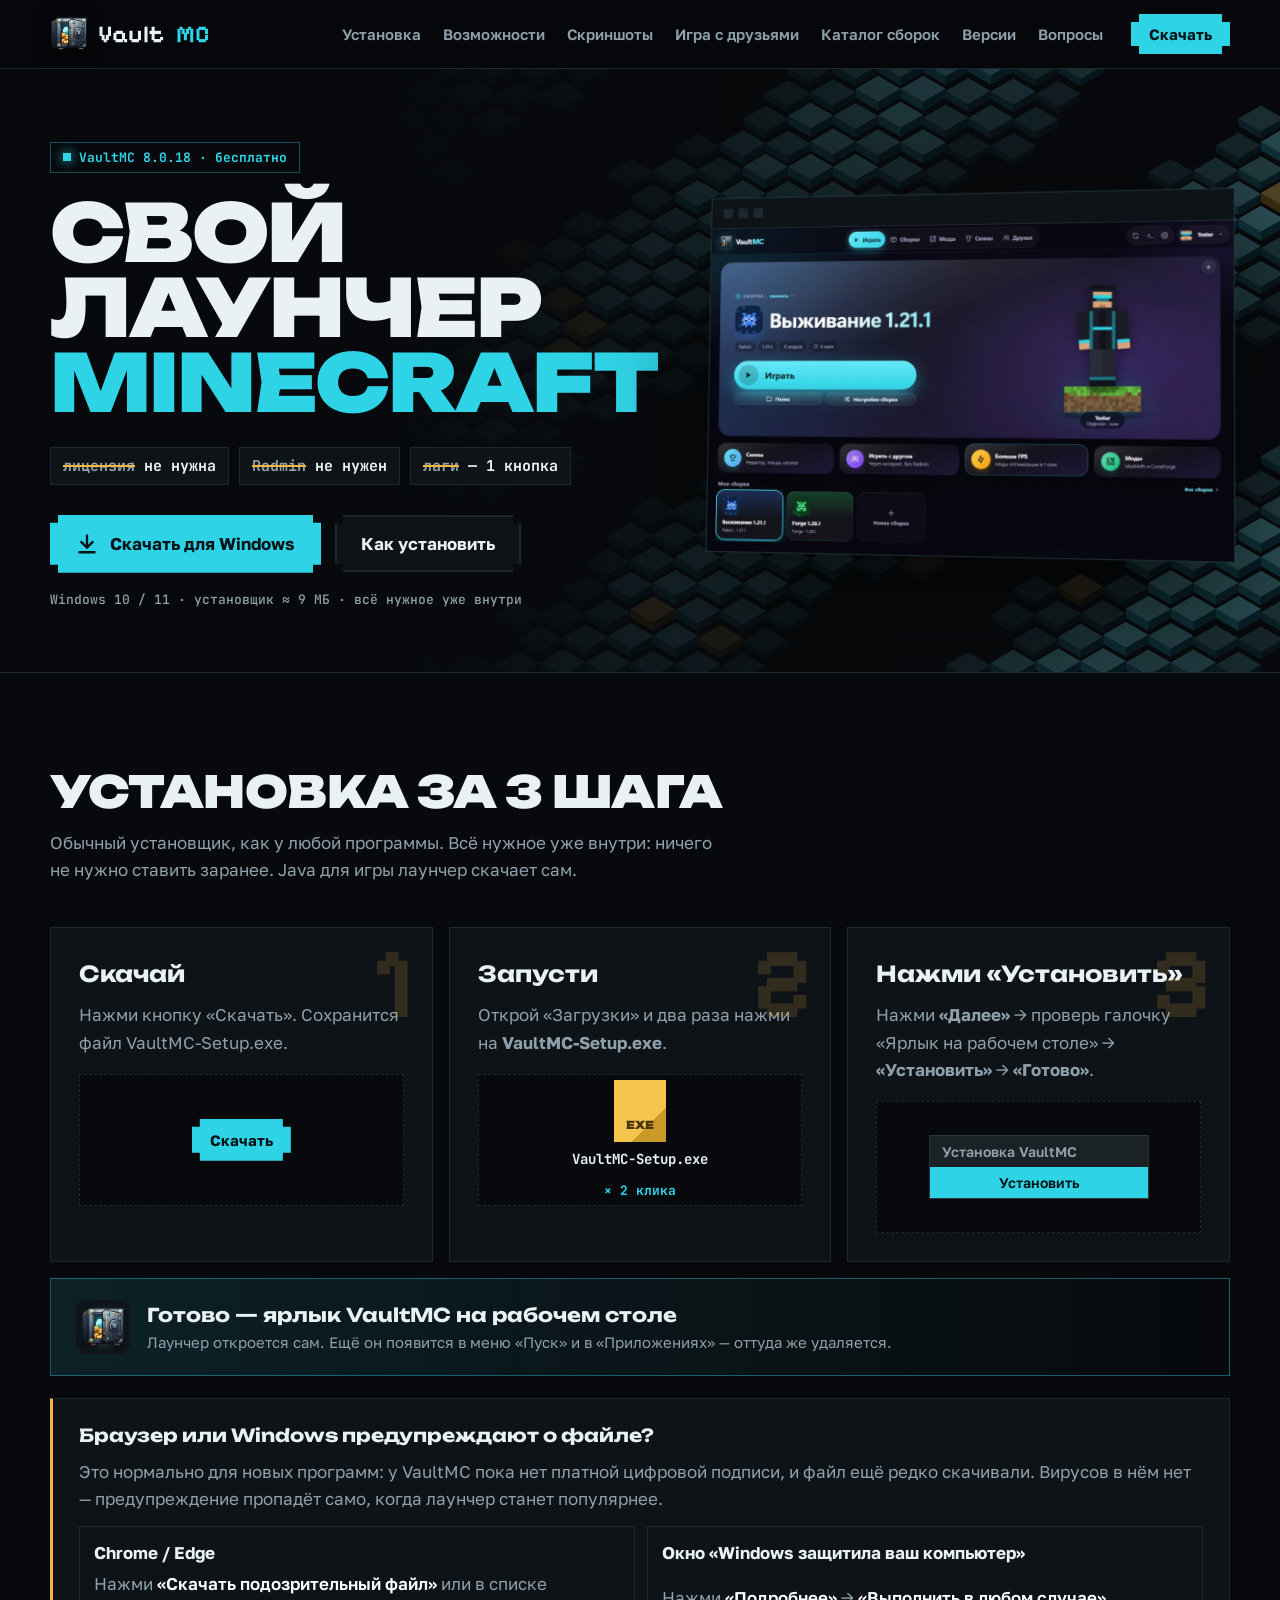
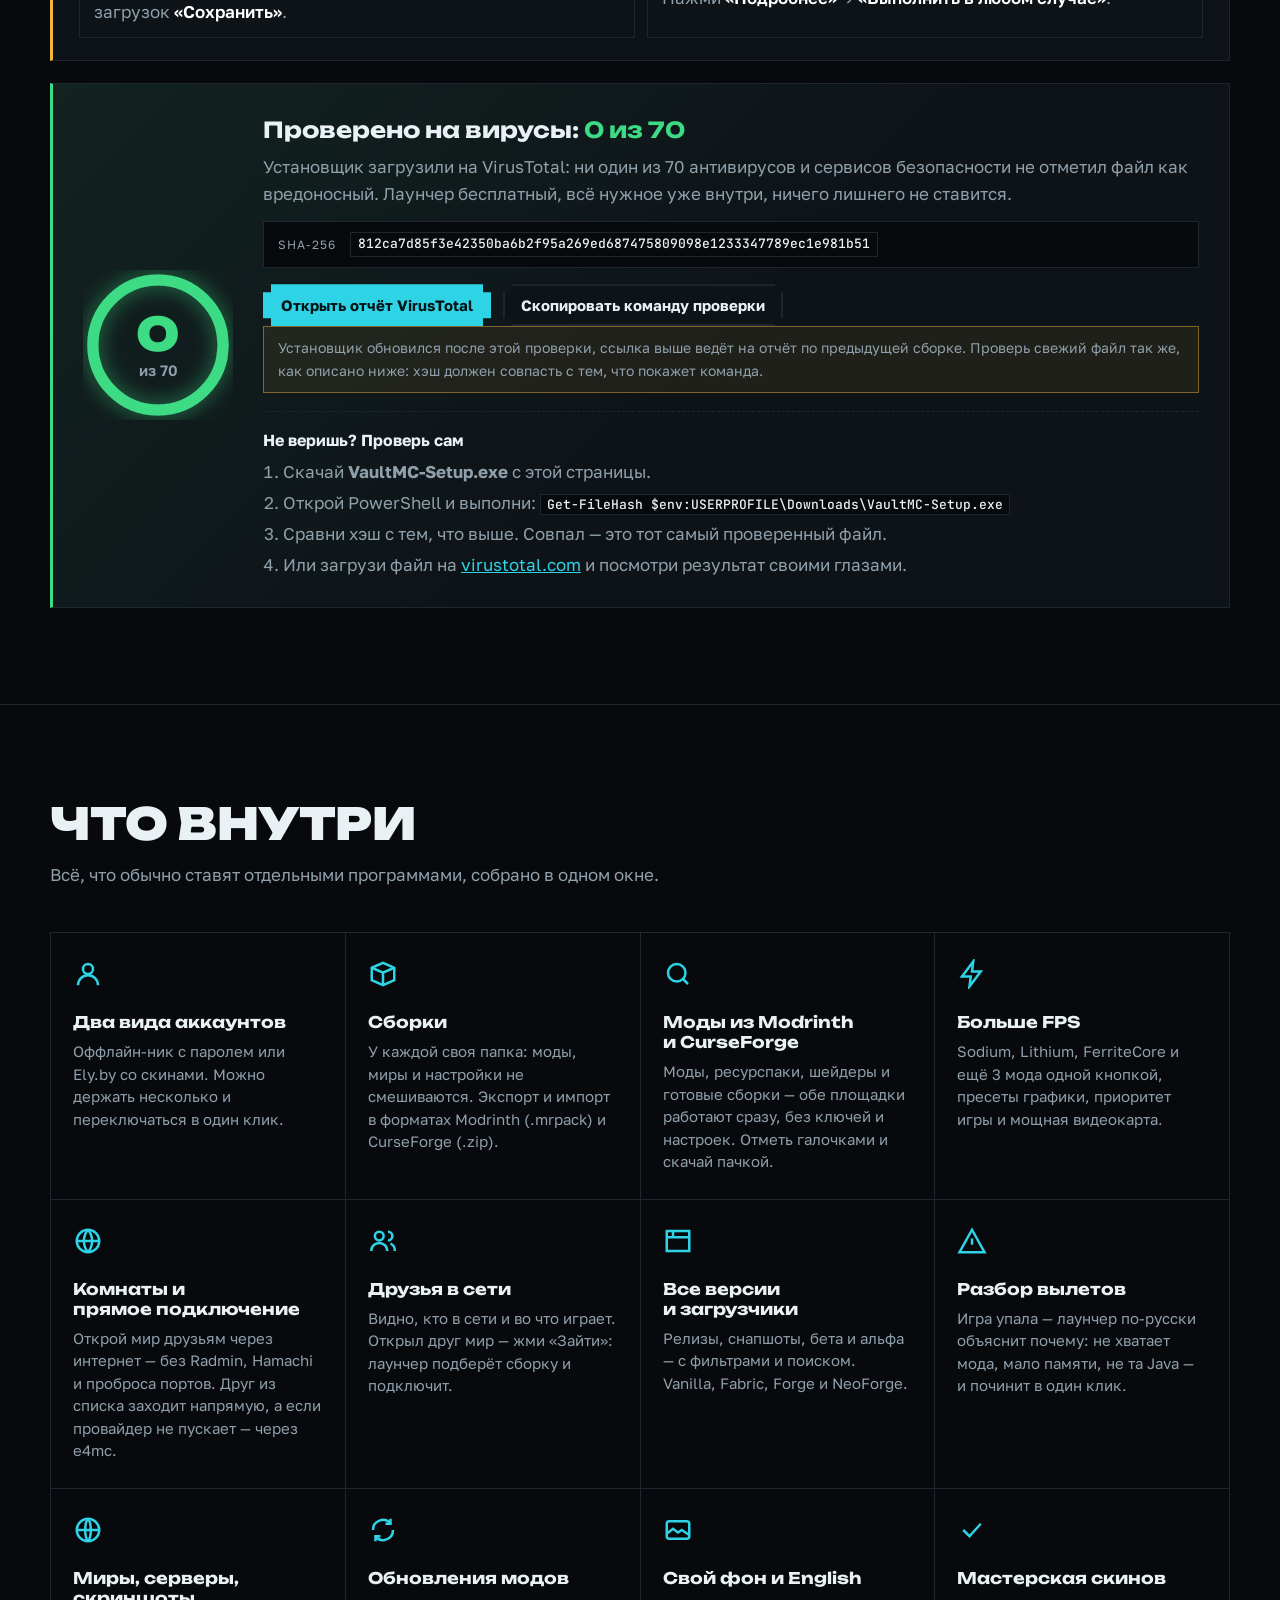
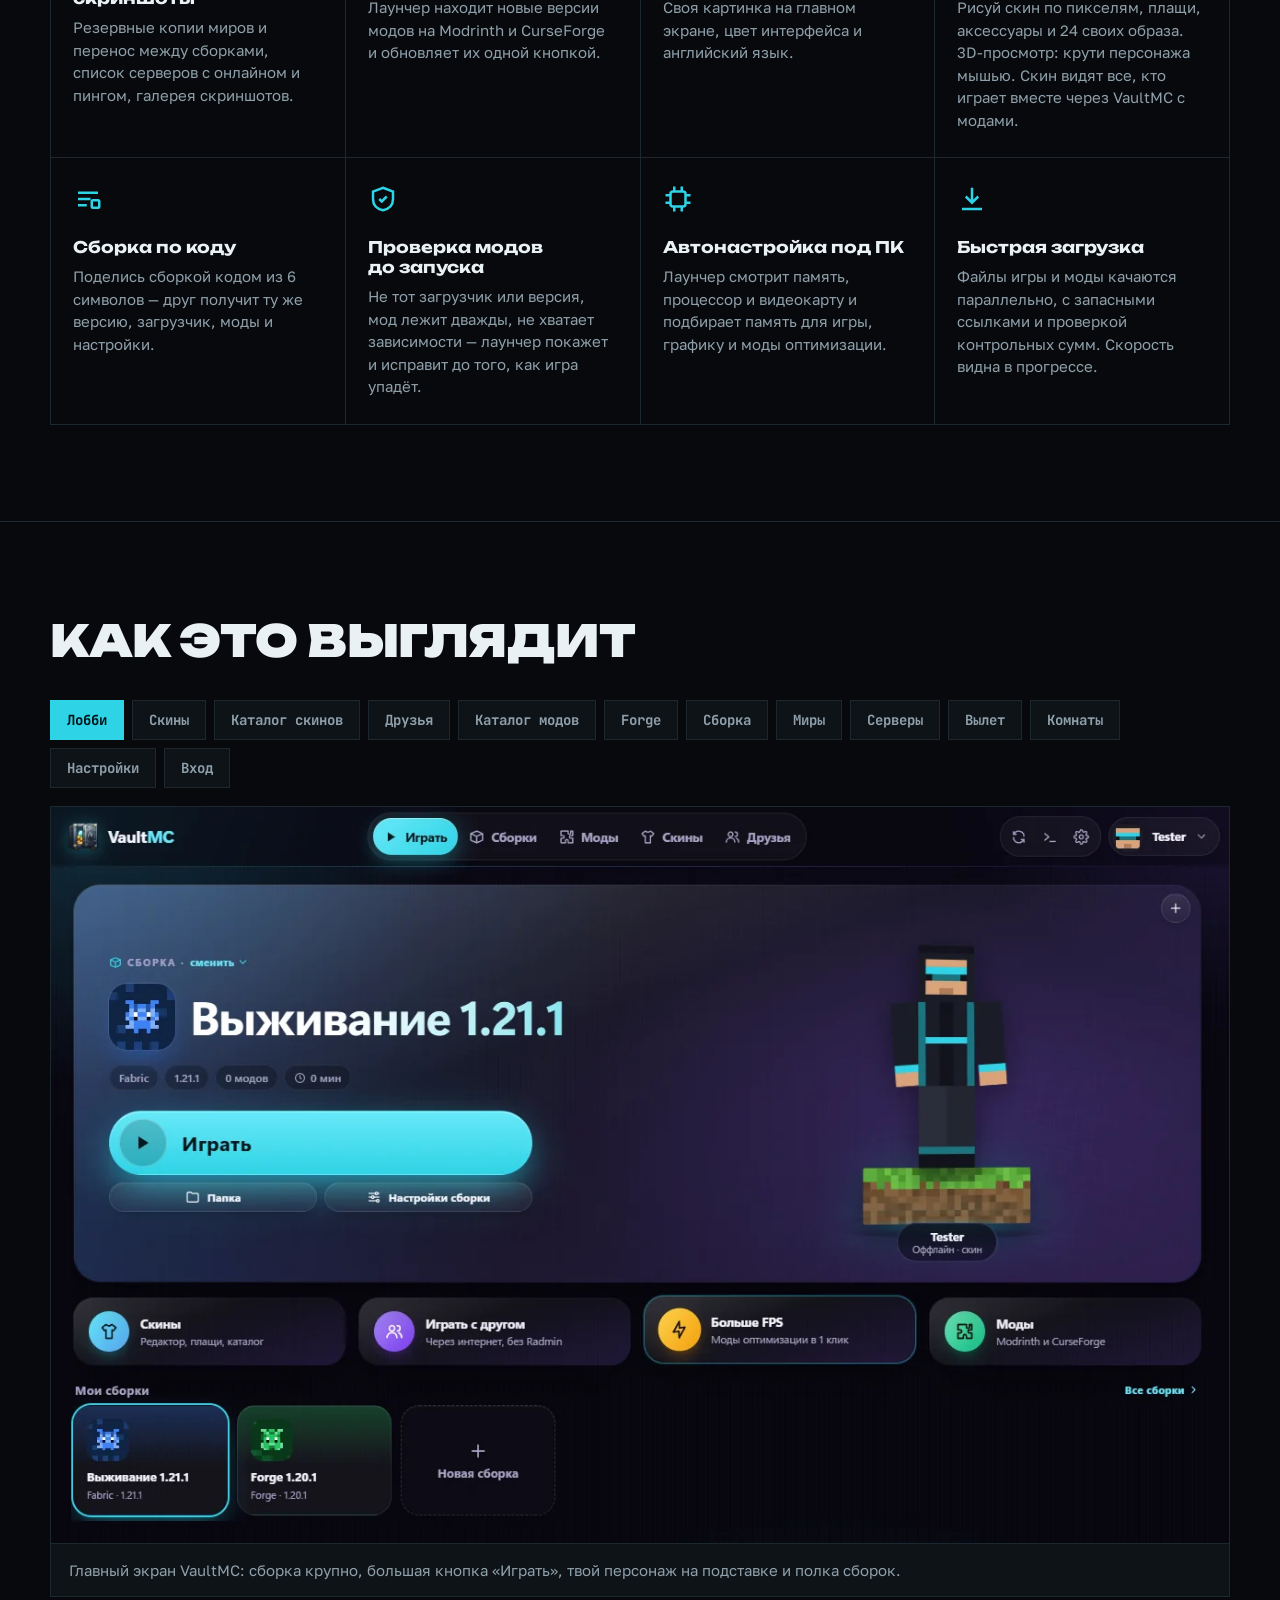
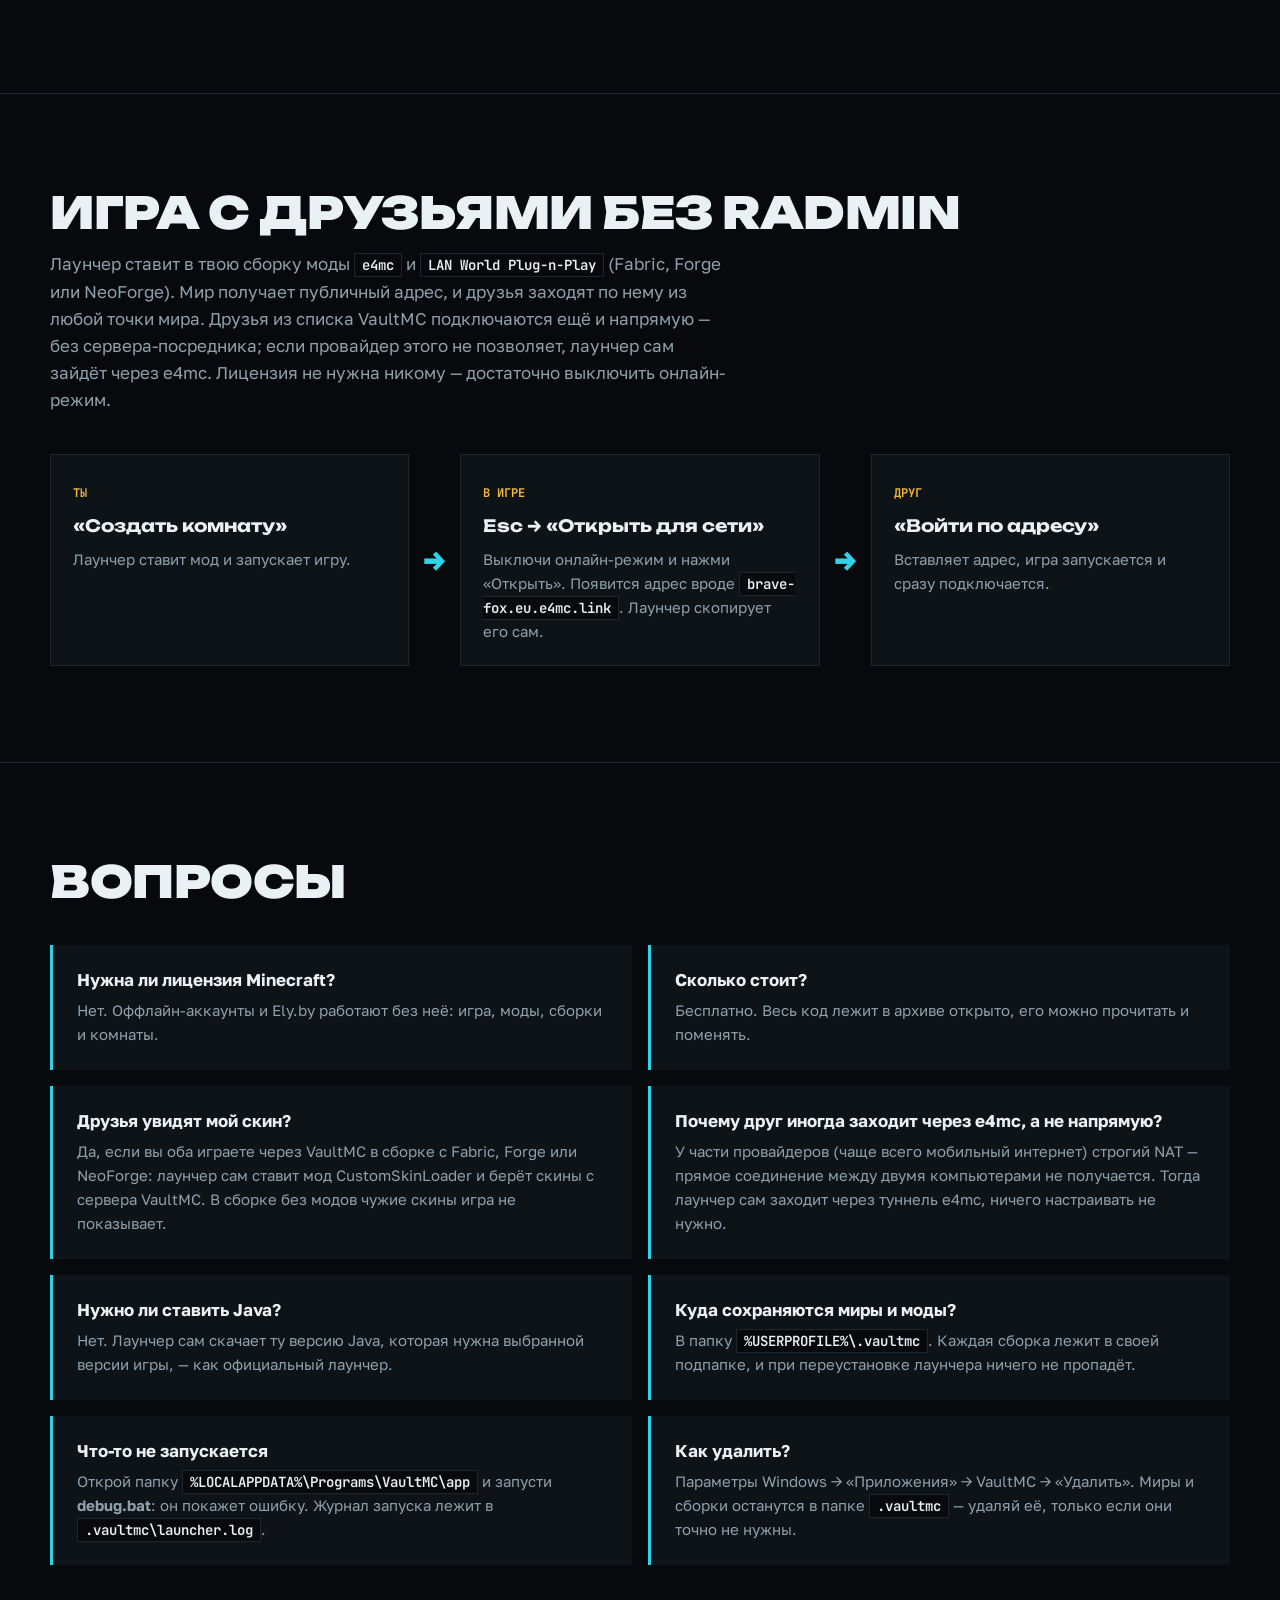
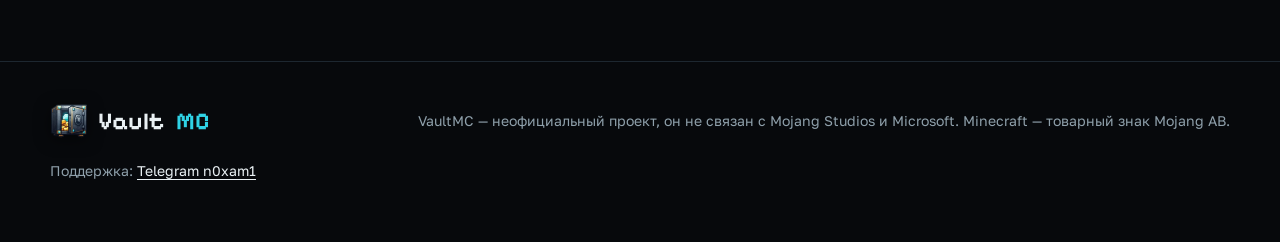
==== commit aeba4add: "fix: 8.0.18 — обучение: строки списков выровнены (иконка вне потока, текст одной строкой) - web/css/" ====
--- a/site/index.html
+++ b/site/index.html
@@ -210,7 +210,7 @@
   <canvas id="field" aria-hidden="true"></canvas>
   <div class="wrap">
     <div>
-      <div class="tag"><i></i>VaultMC <span id="siteVer">8.0.17</span> · бесплатно</div>
+      <div class="tag"><i></i>VaultMC <span id="siteVer">8.0.18</span> · бесплатно</div>
       <h1>Свой лаунчер <span>Minecraft</span></h1>
       <ul class="withouts">
         <li><s>лицензия</s> не нужна</li>
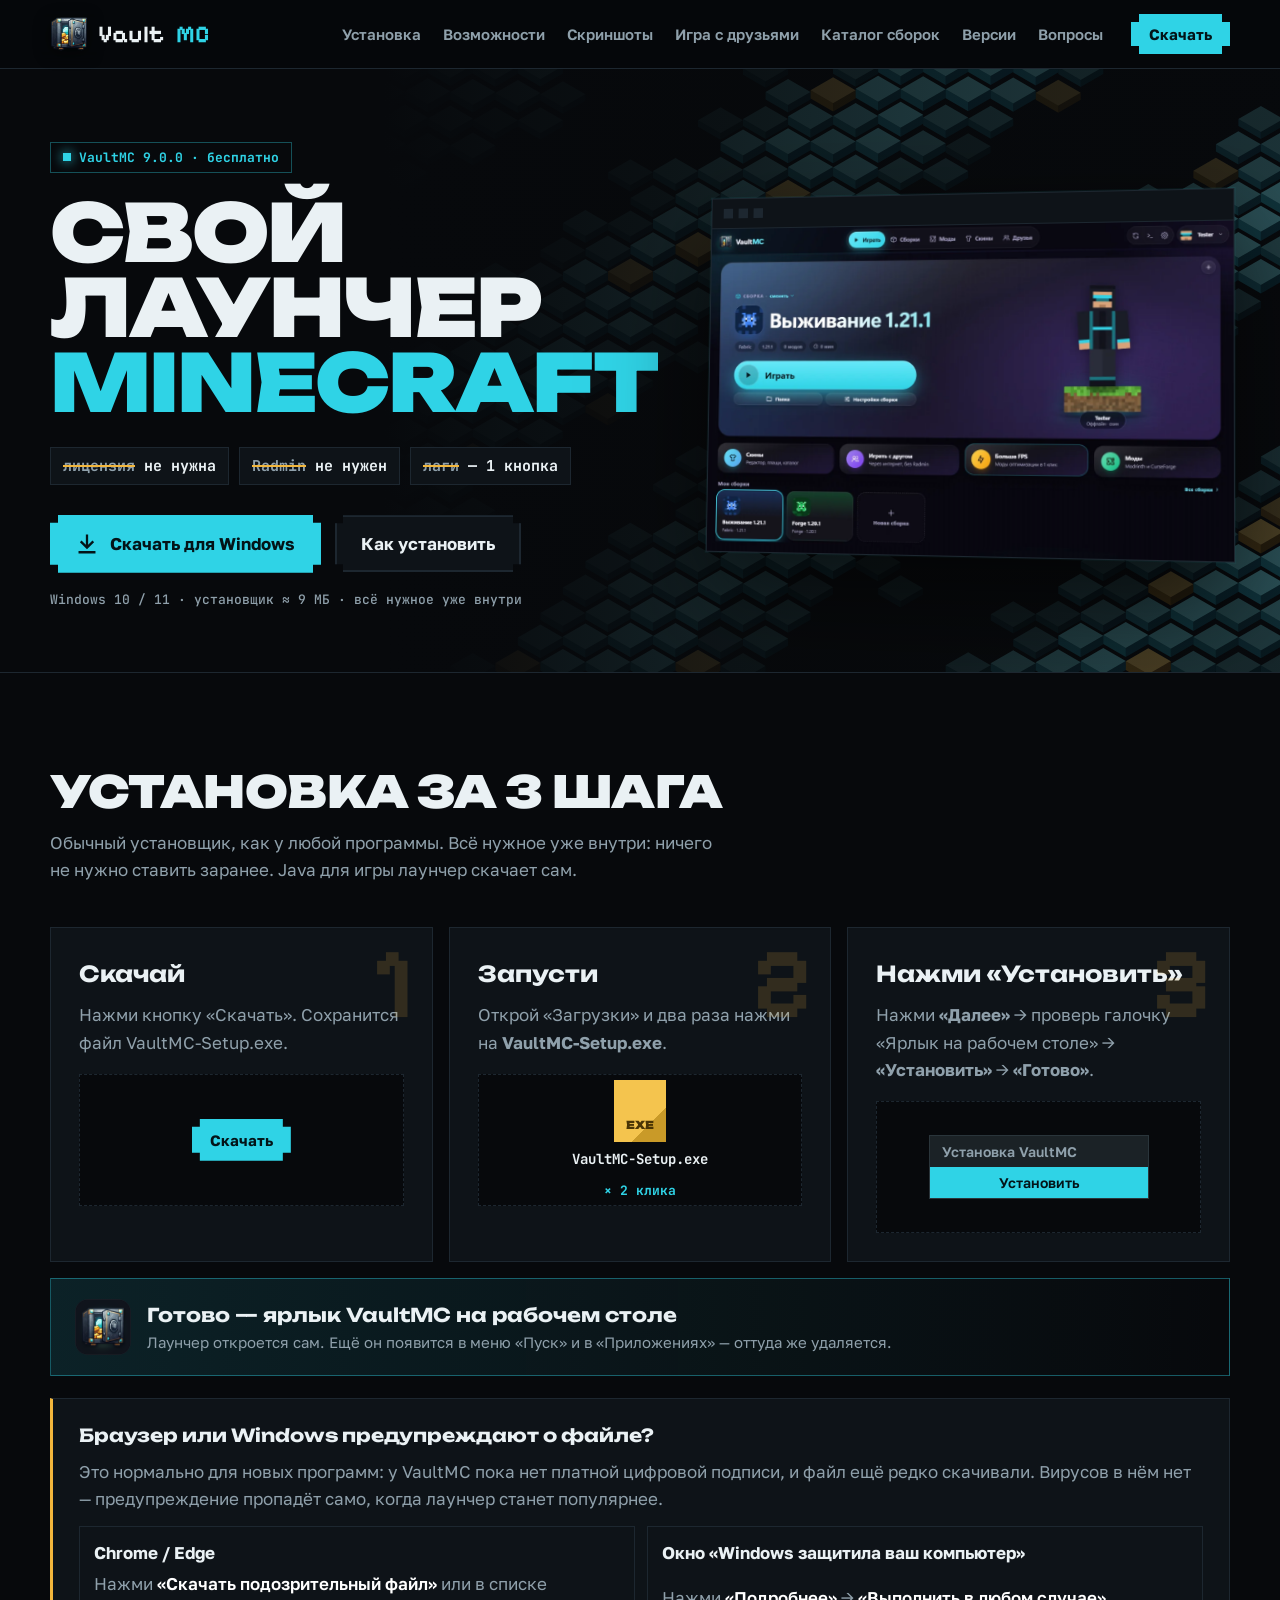
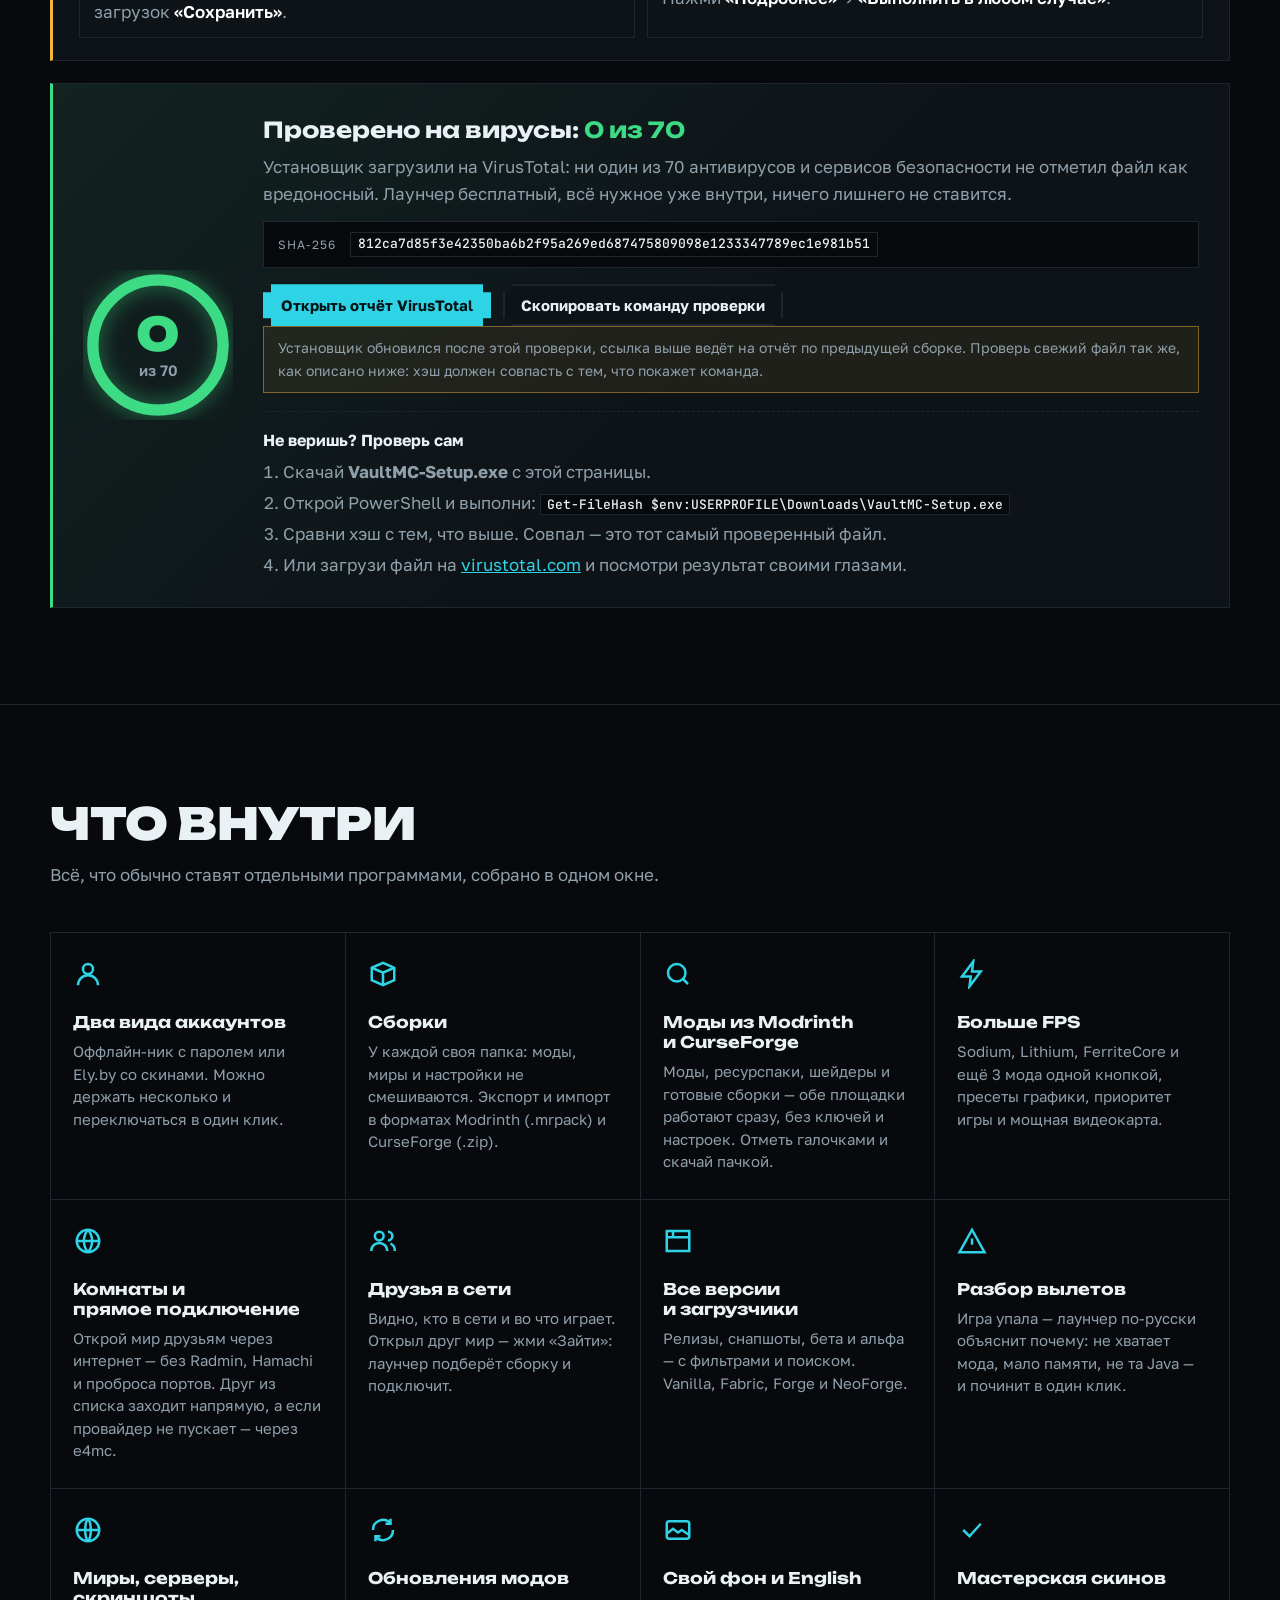
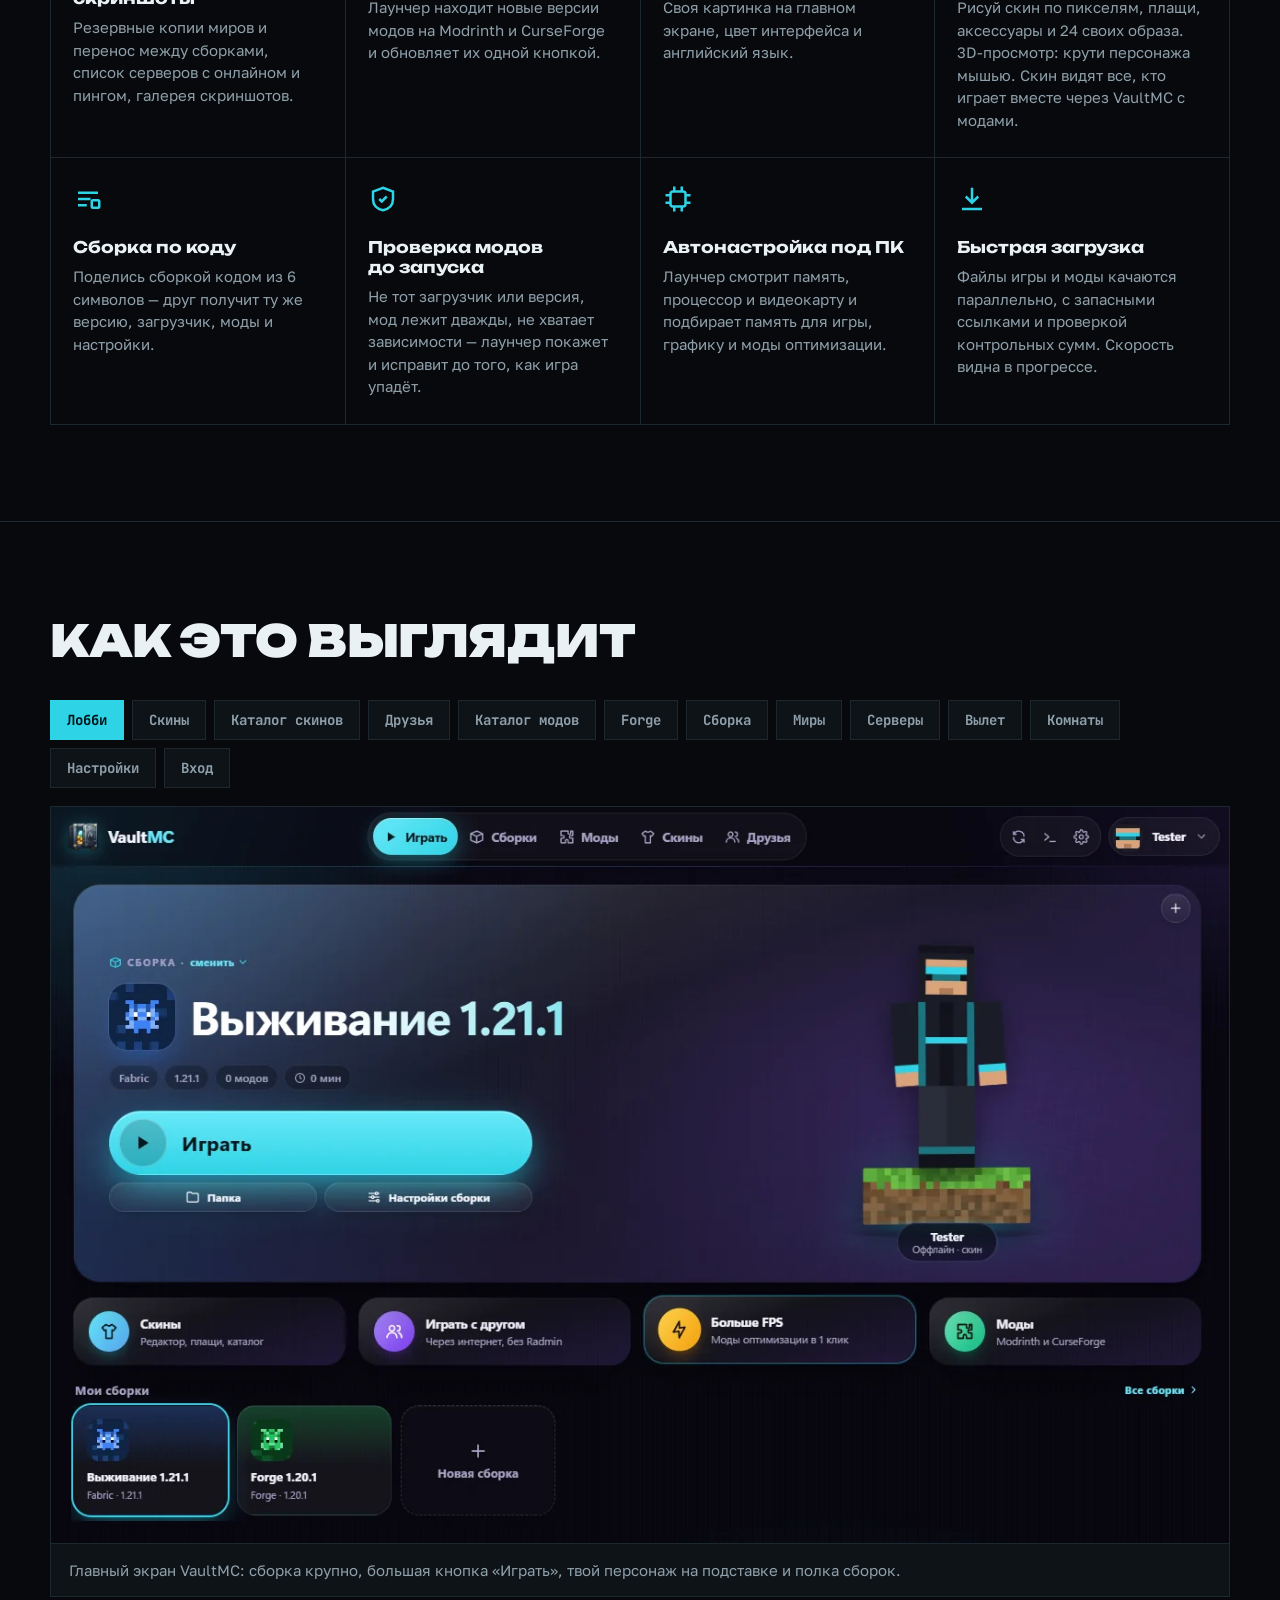
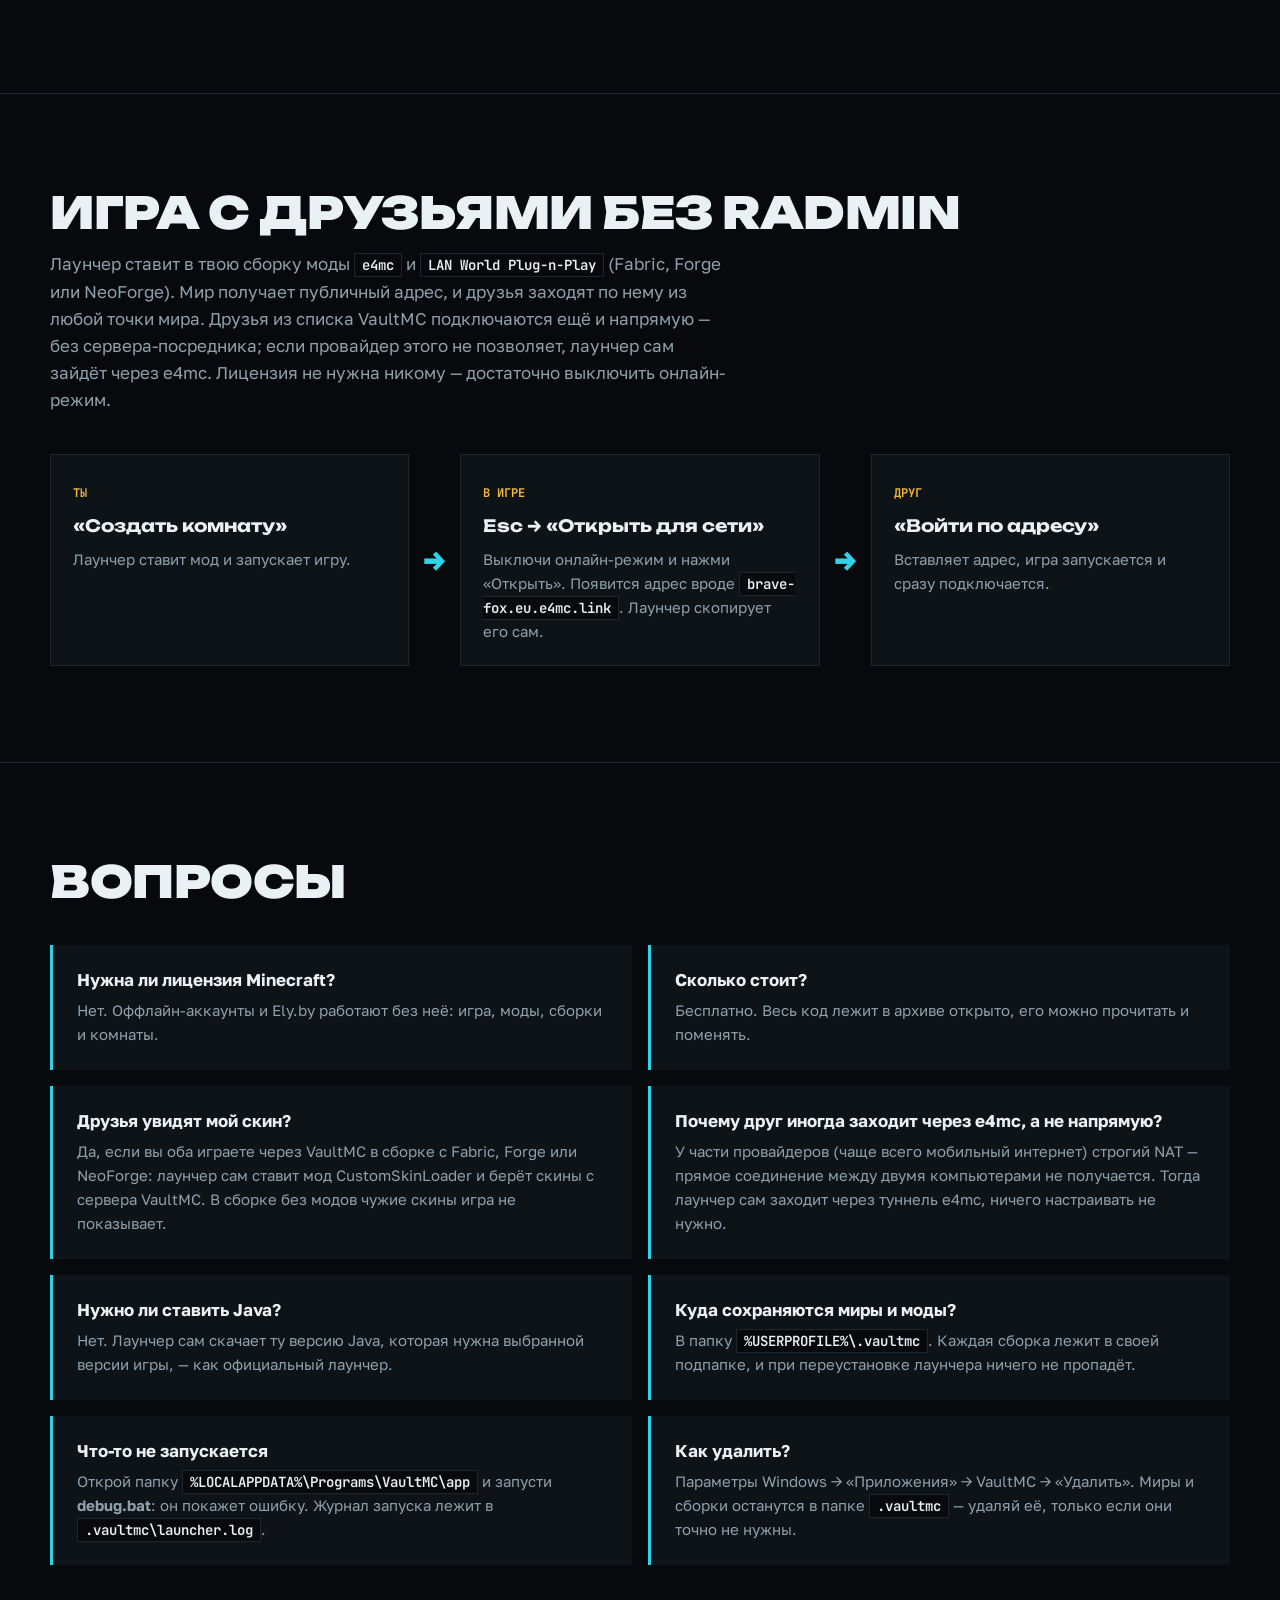
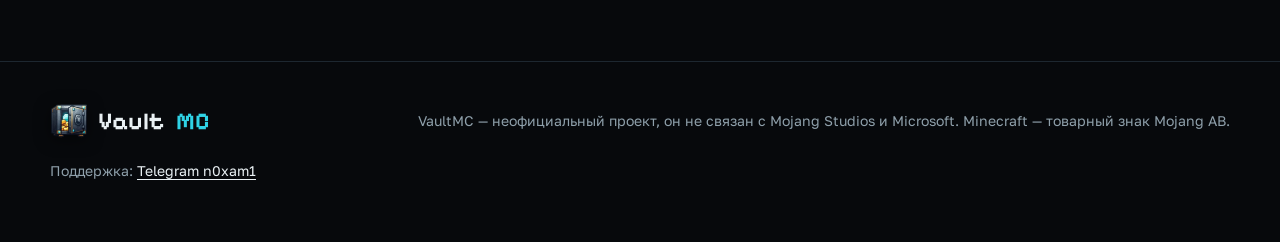
==== commit d60db658: "feat: 9.0.0 — стабилизация: убраны HOST без ключа и GET /api/room, порог версии, лимиты в SQLite Сер" ====
--- a/site/index.html
+++ b/site/index.html
@@ -210,7 +210,7 @@
   <canvas id="field" aria-hidden="true"></canvas>
   <div class="wrap">
     <div>
-      <div class="tag"><i></i>VaultMC <span id="siteVer">8.0.18</span> · бесплатно</div>
+      <div class="tag"><i></i>VaultMC <span id="siteVer">9.0.0</span> · бесплатно</div>
       <h1>Свой лаунчер <span>Minecraft</span></h1>
       <ul class="withouts">
         <li><s>лицензия</s> не нужна</li>
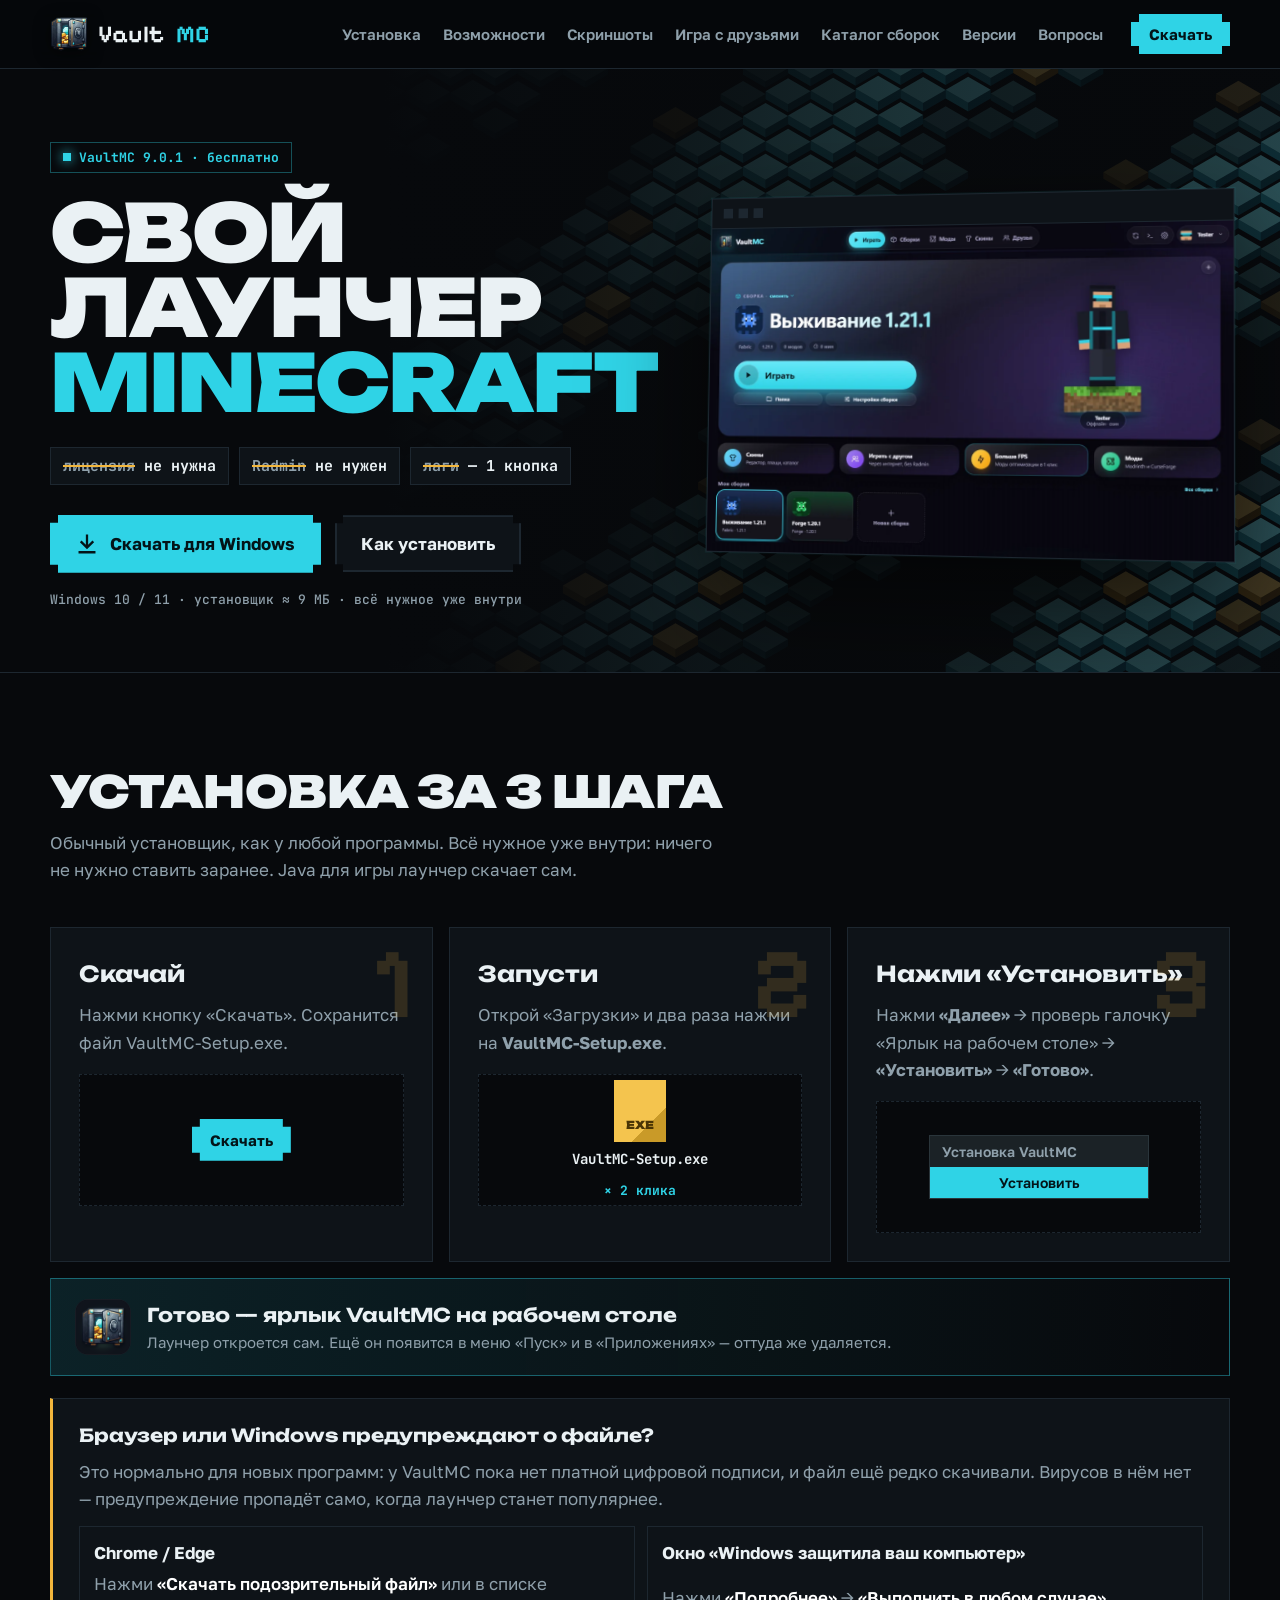
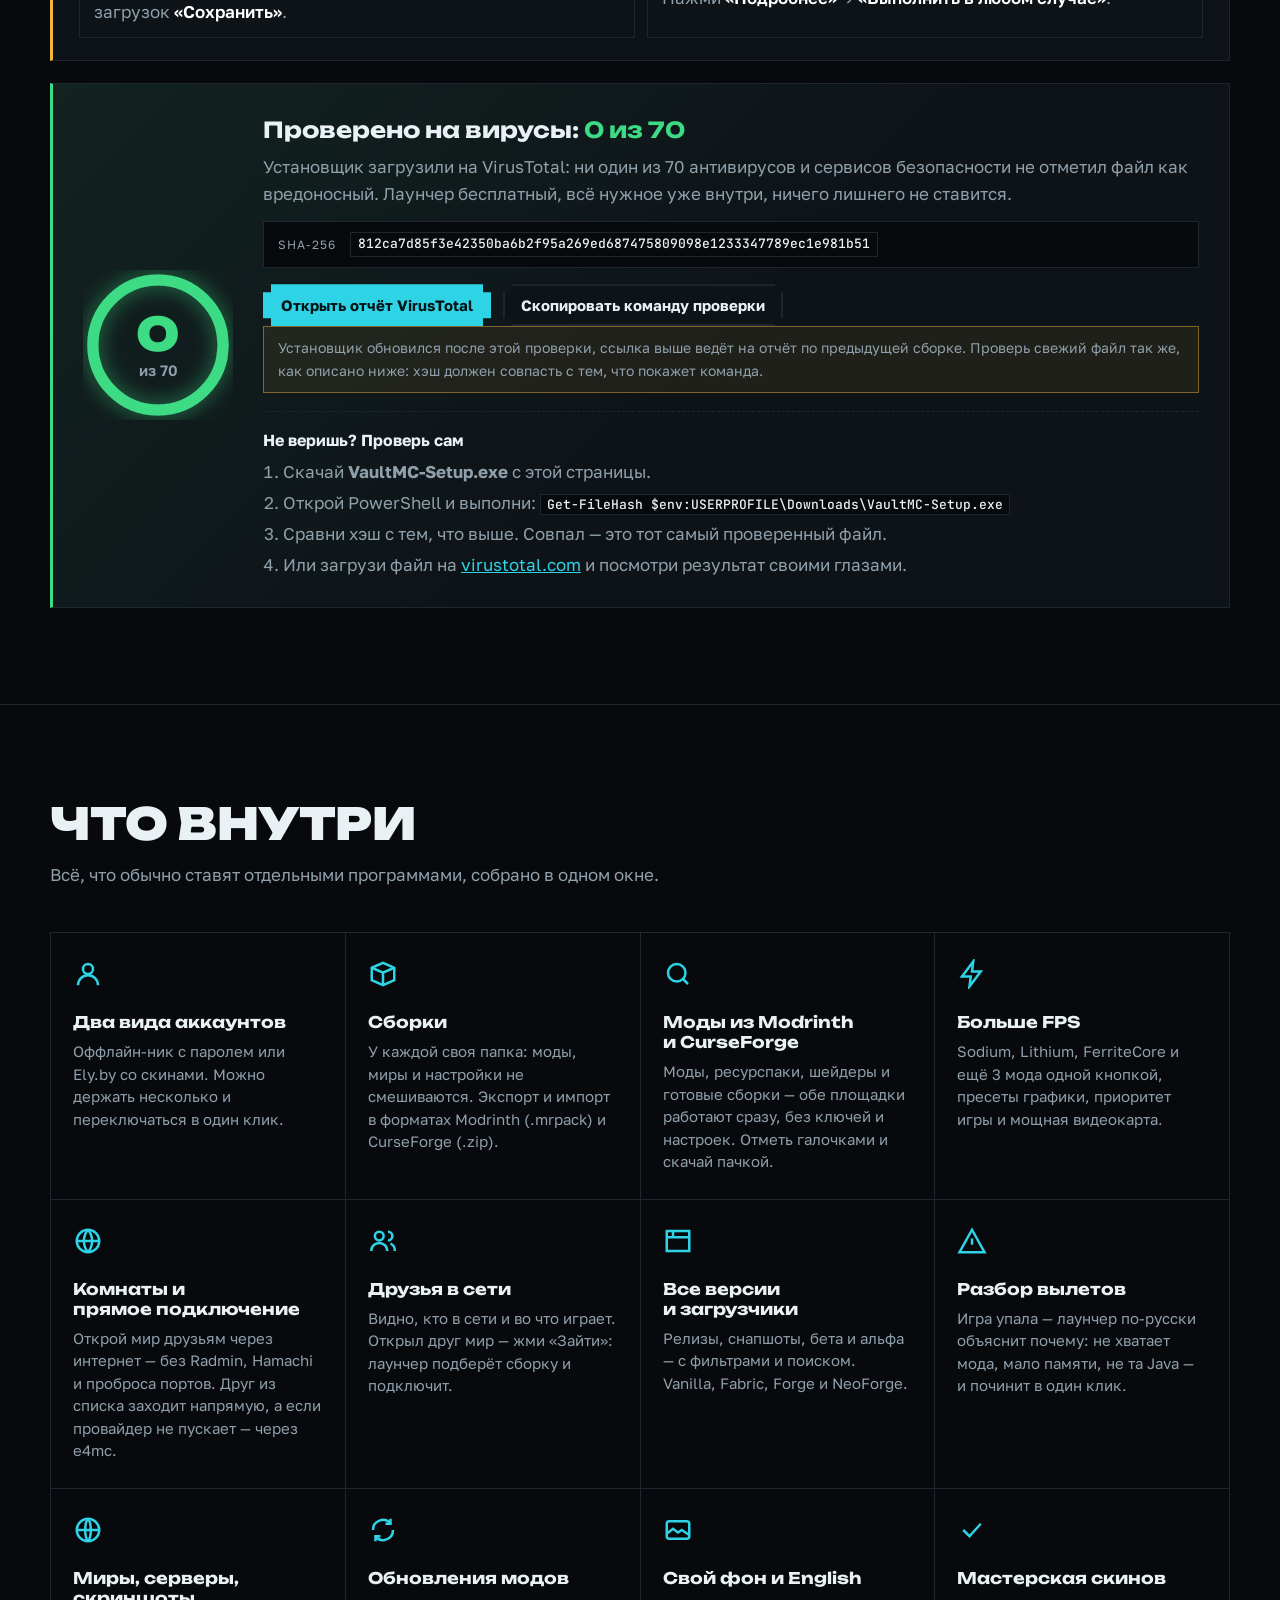
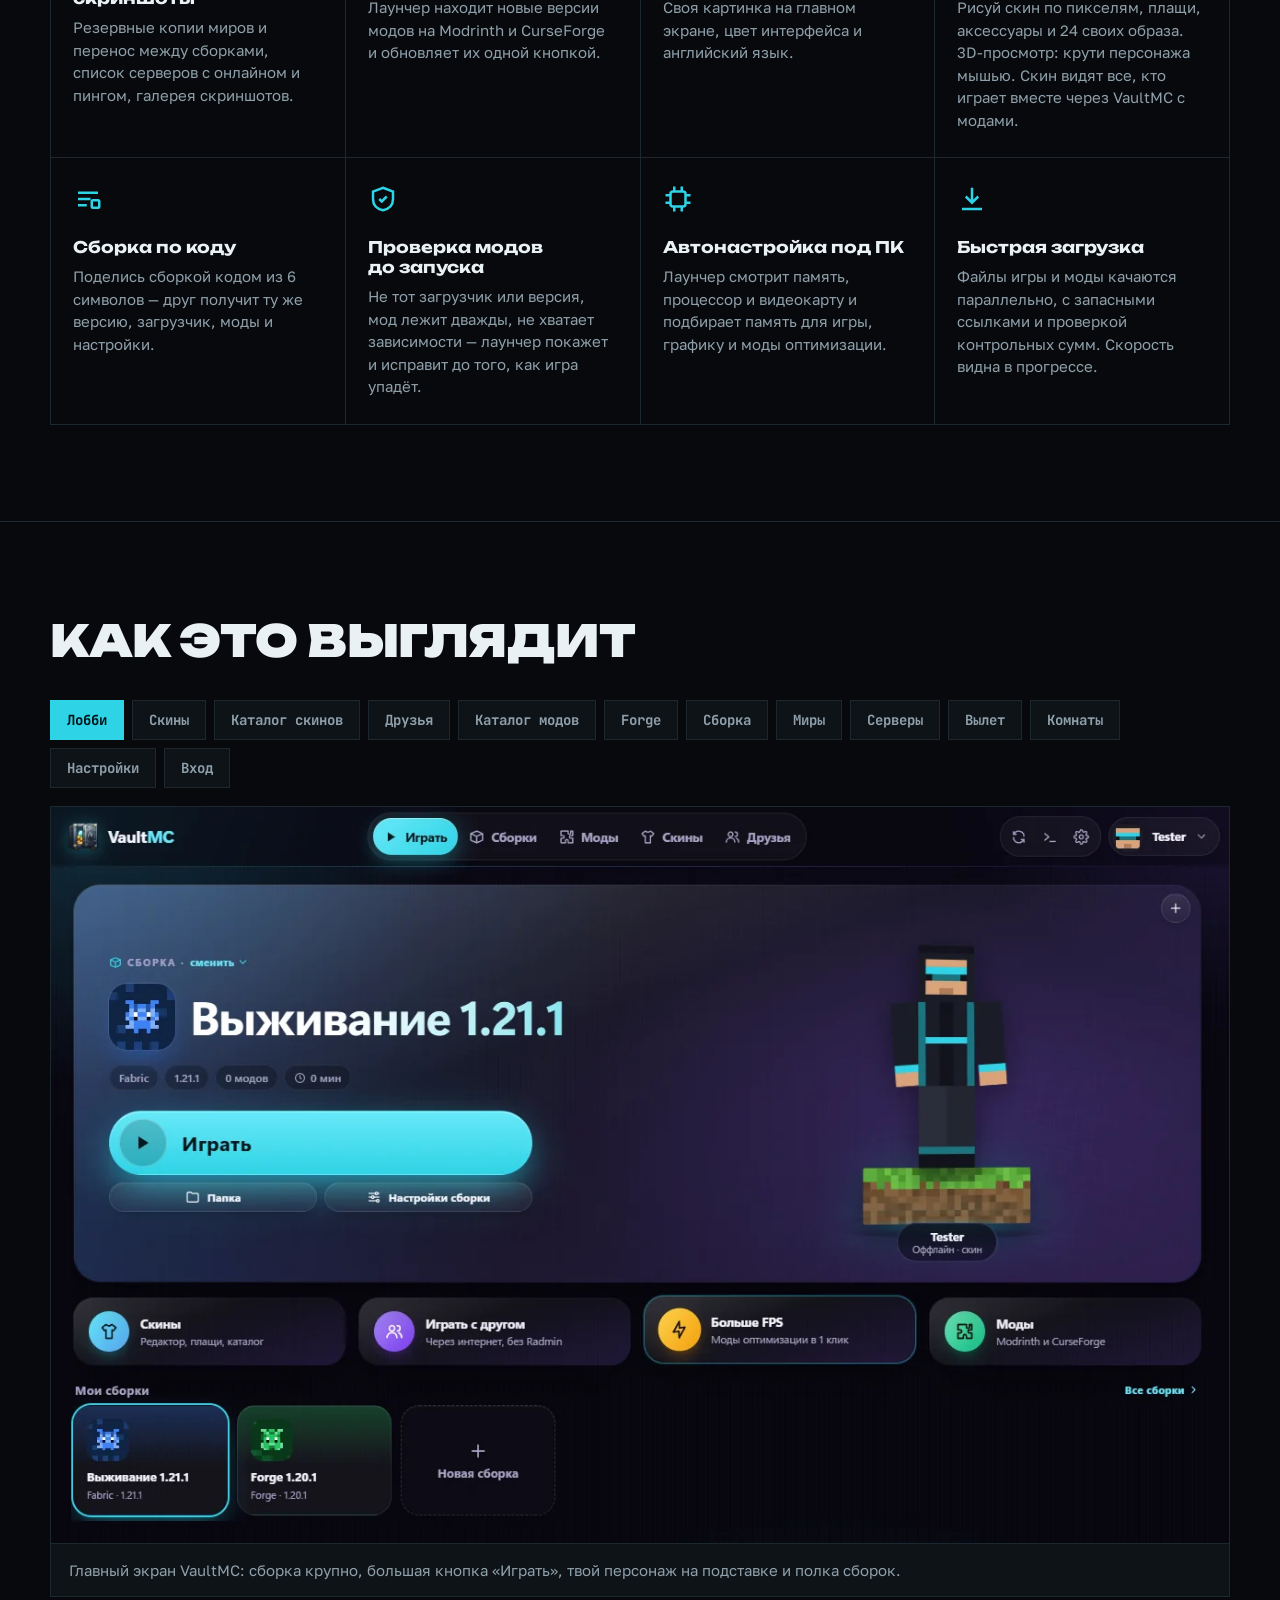
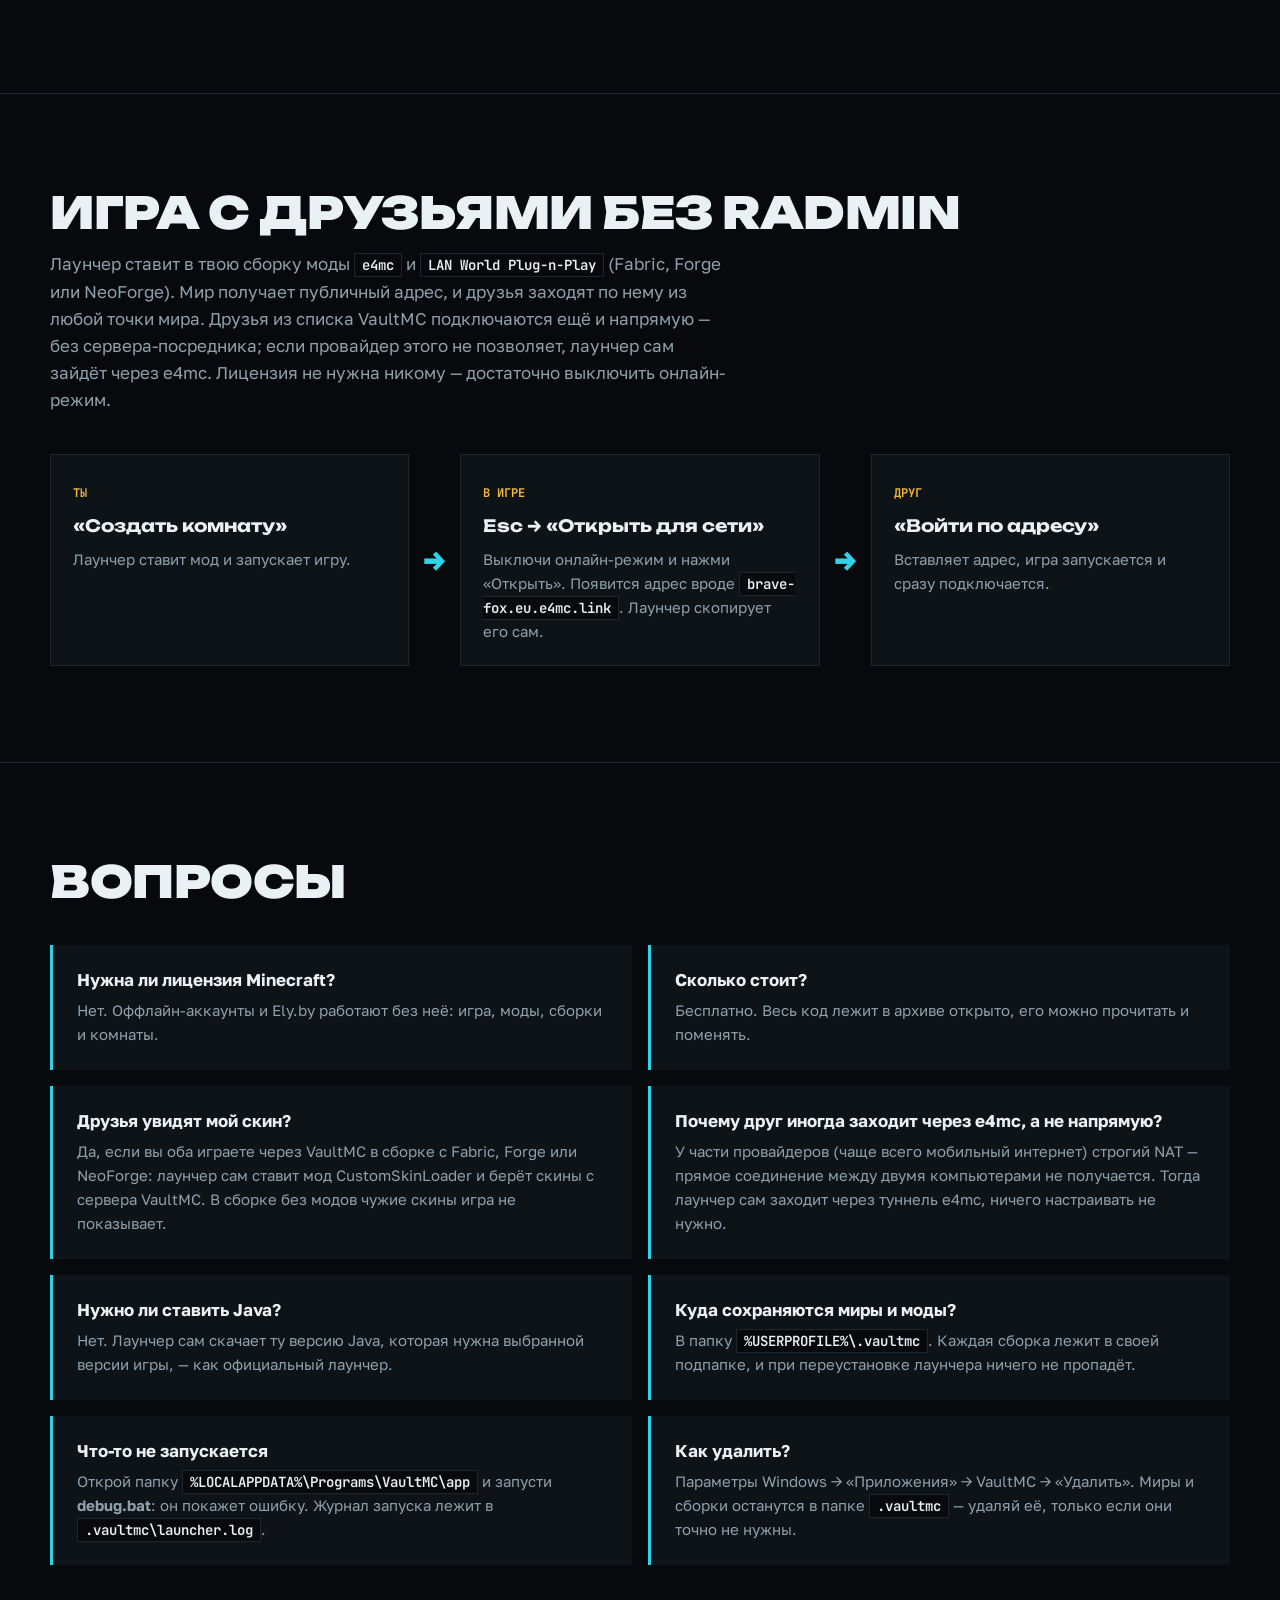
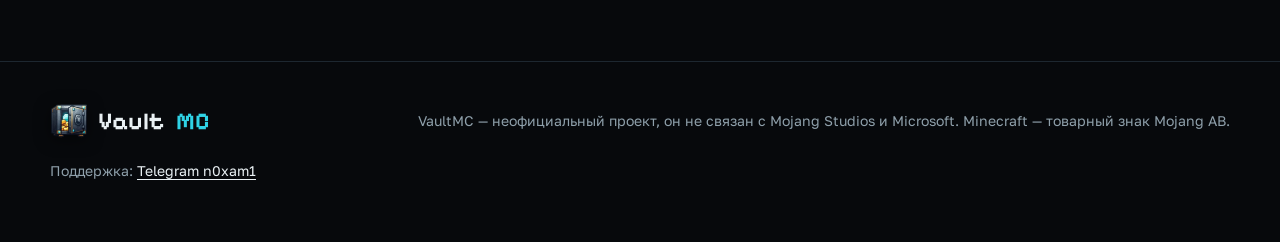
==== commit a542025b: "fix: 9.0.1 — Quilt: докачка server.jar для своего сервера Co-Authored-By: Claude Sonnet 5.5 <noreply" ====
--- a/site/index.html
+++ b/site/index.html
@@ -210,7 +210,7 @@
   <canvas id="field" aria-hidden="true"></canvas>
   <div class="wrap">
     <div>
-      <div class="tag"><i></i>VaultMC <span id="siteVer">9.0.0</span> · бесплатно</div>
+      <div class="tag"><i></i>VaultMC <span id="siteVer">9.0.1</span> · бесплатно</div>
       <h1>Свой лаунчер <span>Minecraft</span></h1>
       <ul class="withouts">
         <li><s>лицензия</s> не нужна</li>
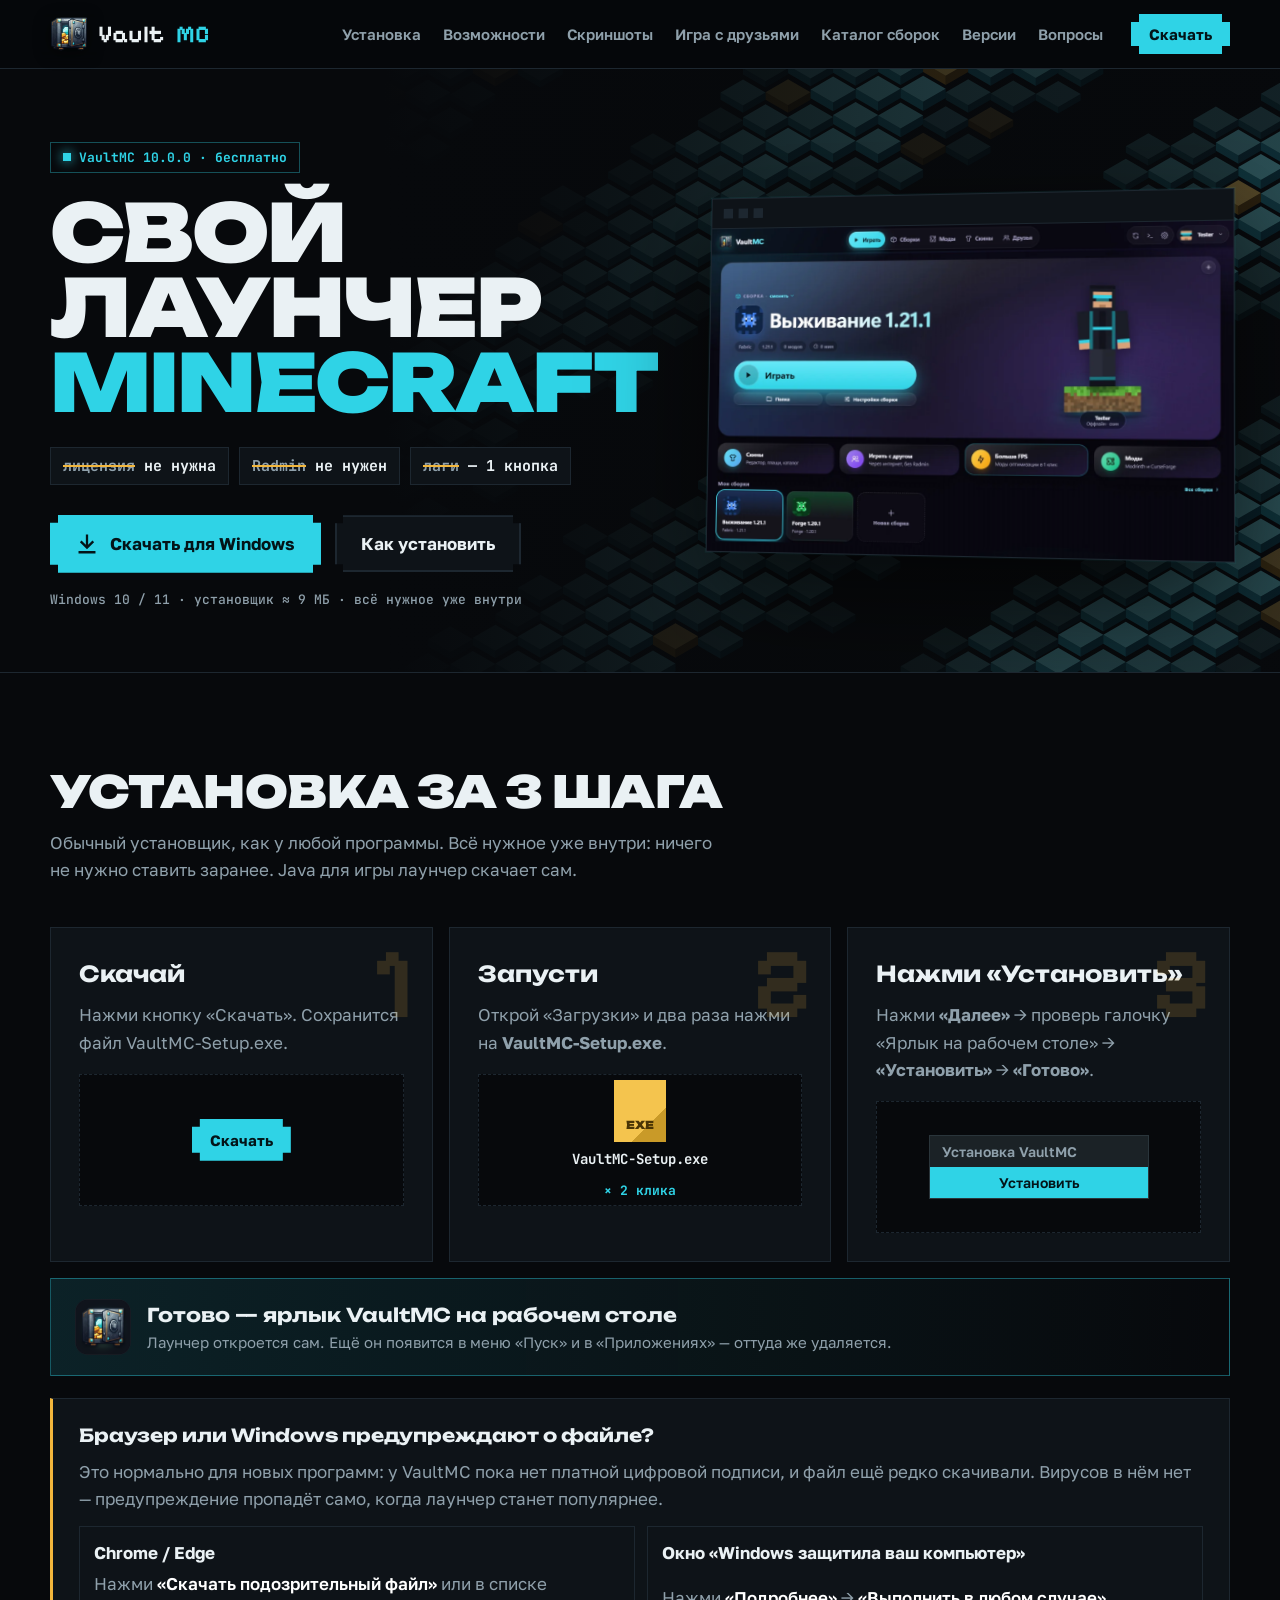
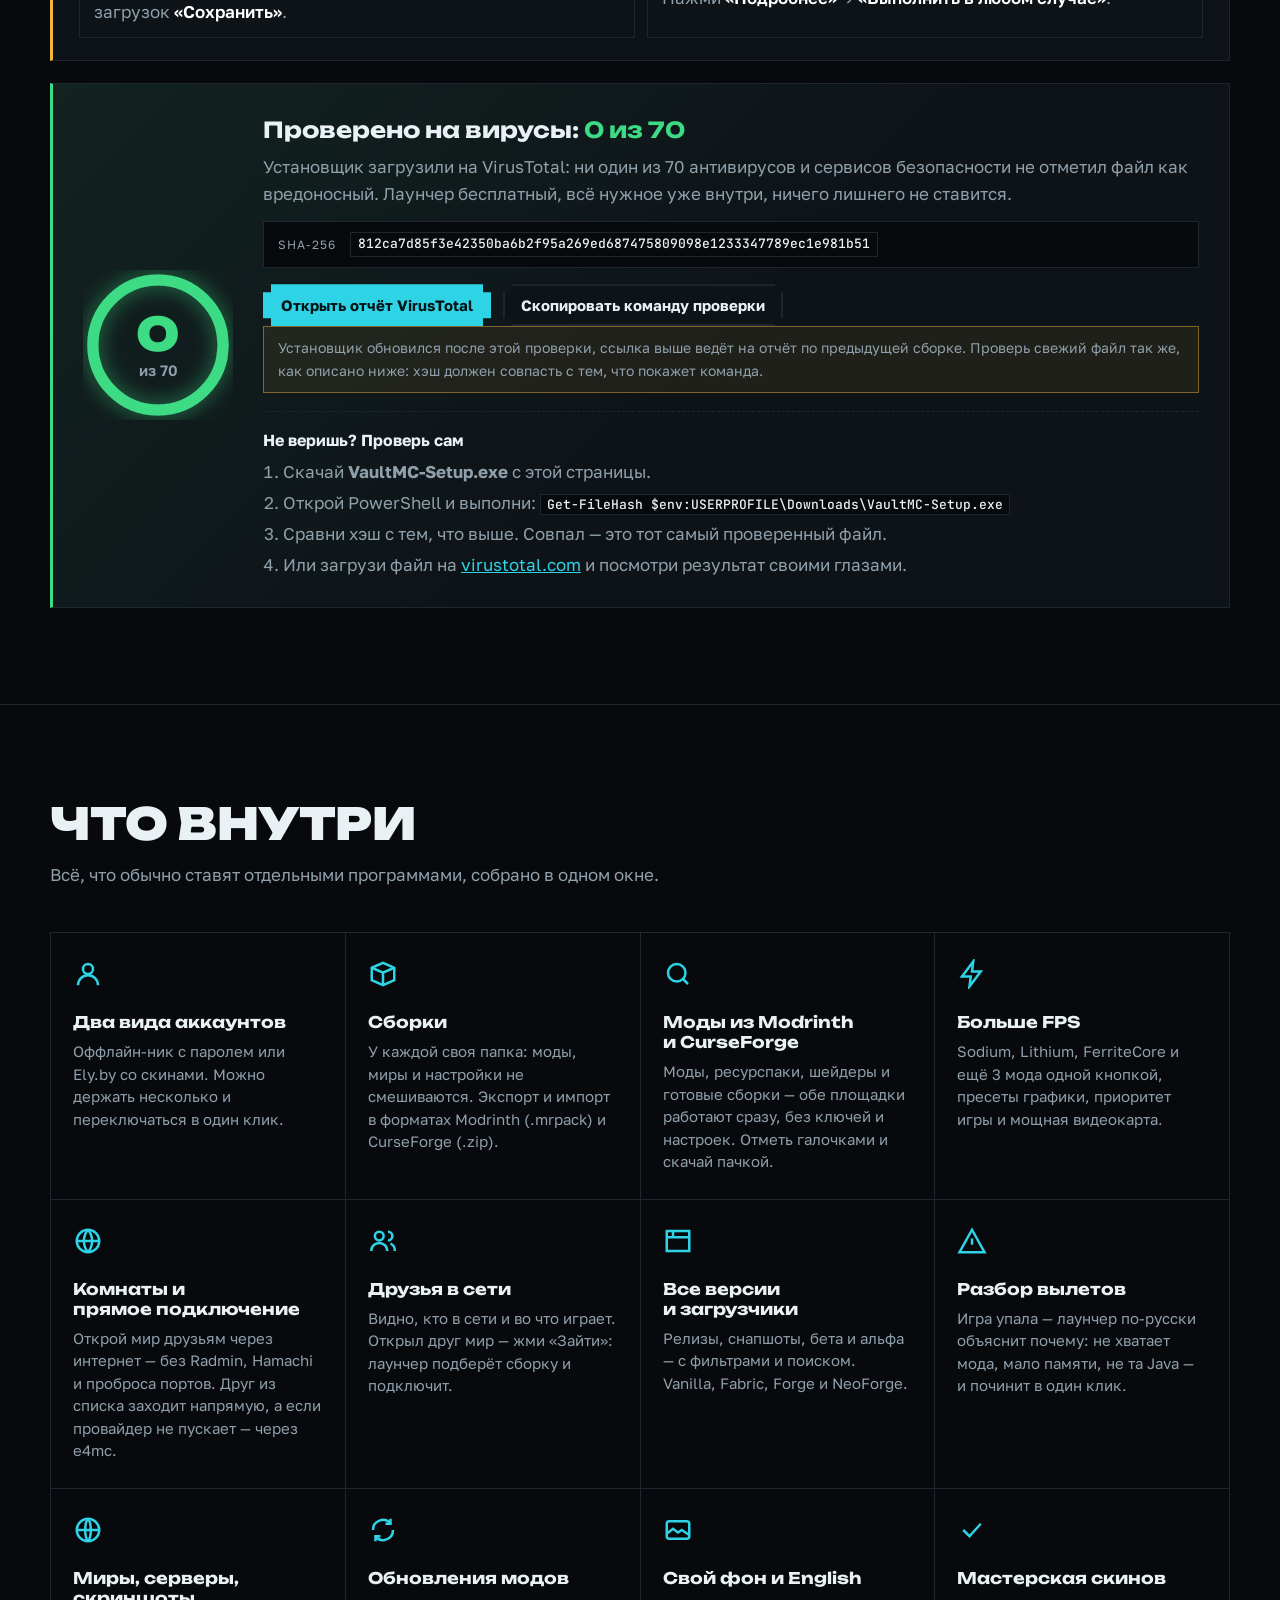
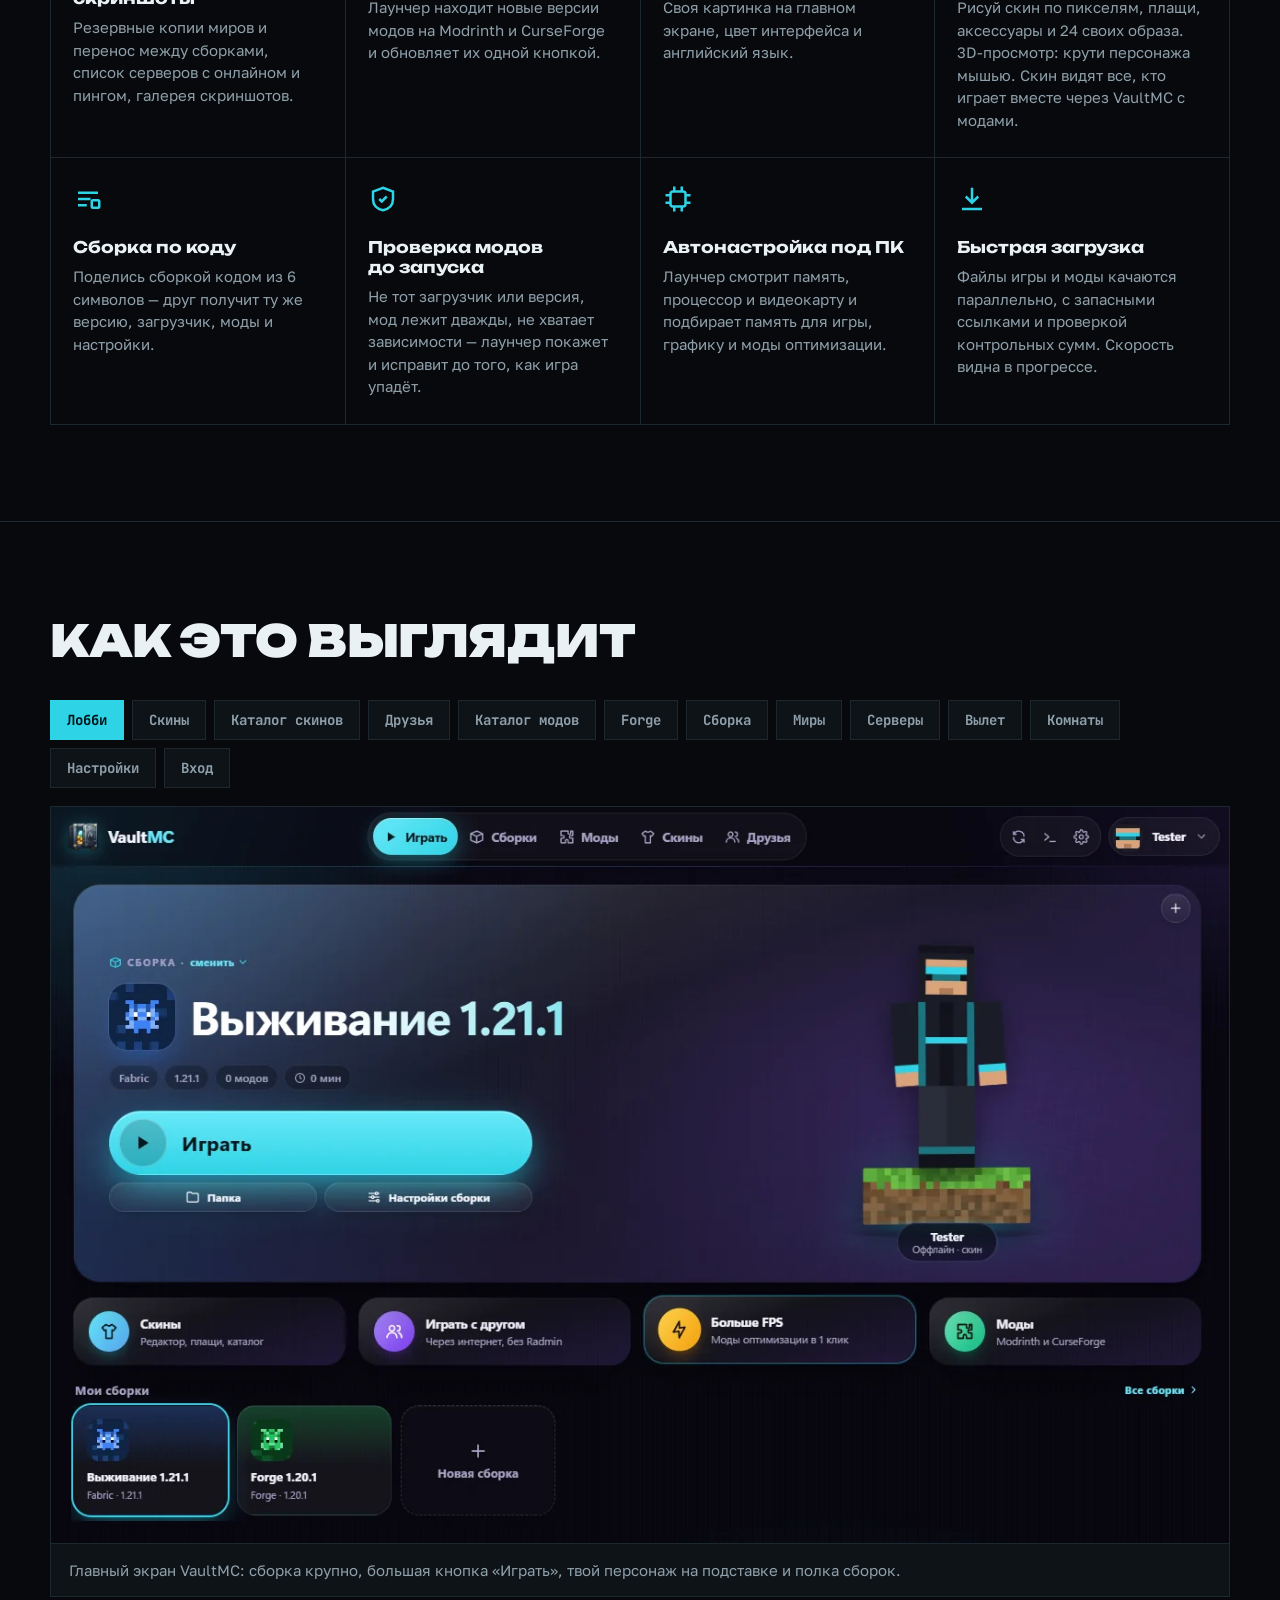
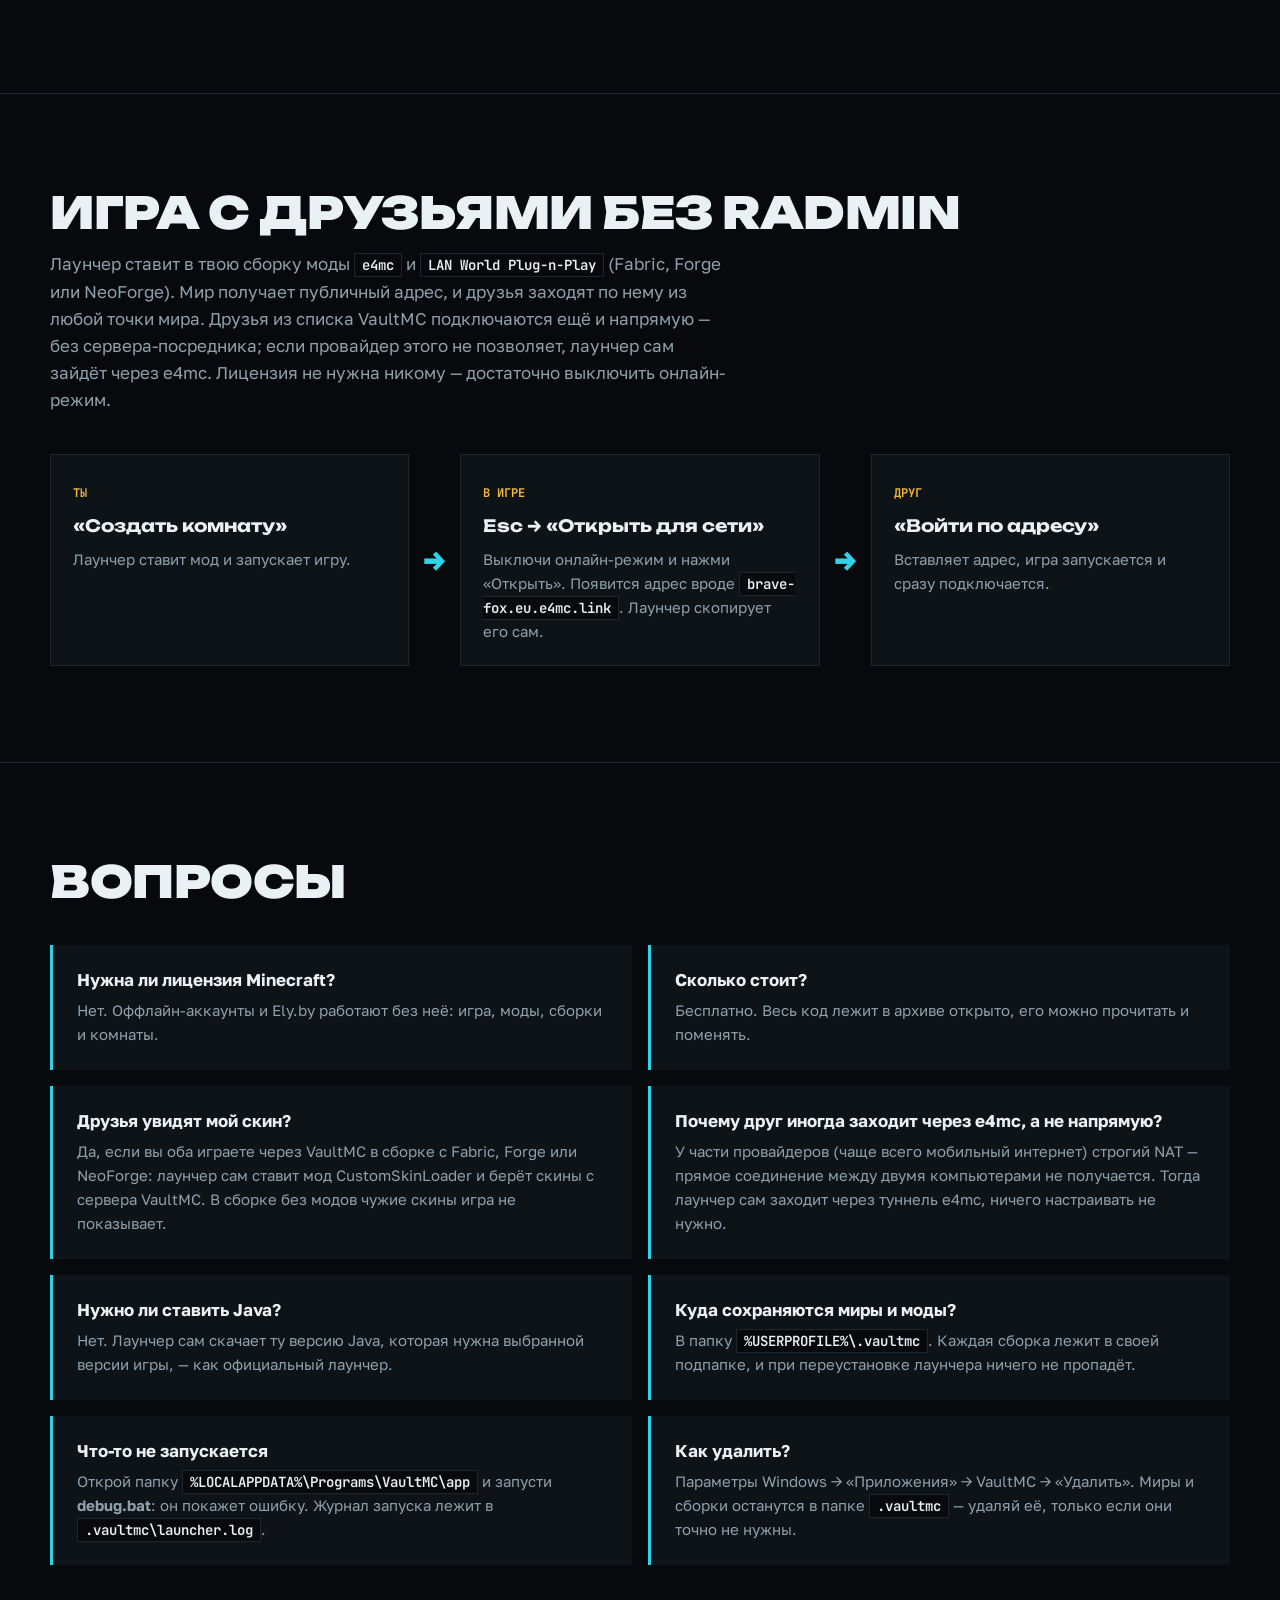
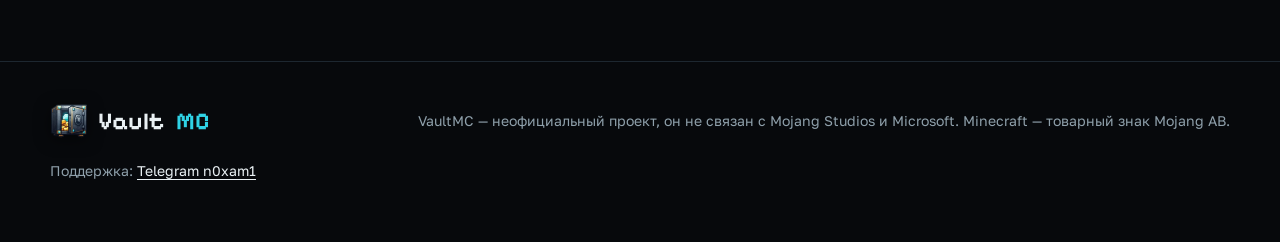
==== commit d5521d9d: "feat: 10.0.0 — моды другой версии в комнатах, «Прошлая версия» в облаке, CI - Комнаты: гость видит м" ====
--- a/site/index.html
+++ b/site/index.html
@@ -210,7 +210,7 @@
   <canvas id="field" aria-hidden="true"></canvas>
   <div class="wrap">
     <div>
-      <div class="tag"><i></i>VaultMC <span id="siteVer">9.0.1</span> · бесплатно</div>
+      <div class="tag"><i></i>VaultMC <span id="siteVer">10.0.0</span> · бесплатно</div>
       <h1>Свой лаунчер <span>Minecraft</span></h1>
       <ul class="withouts">
         <li><s>лицензия</s> не нужна</li>
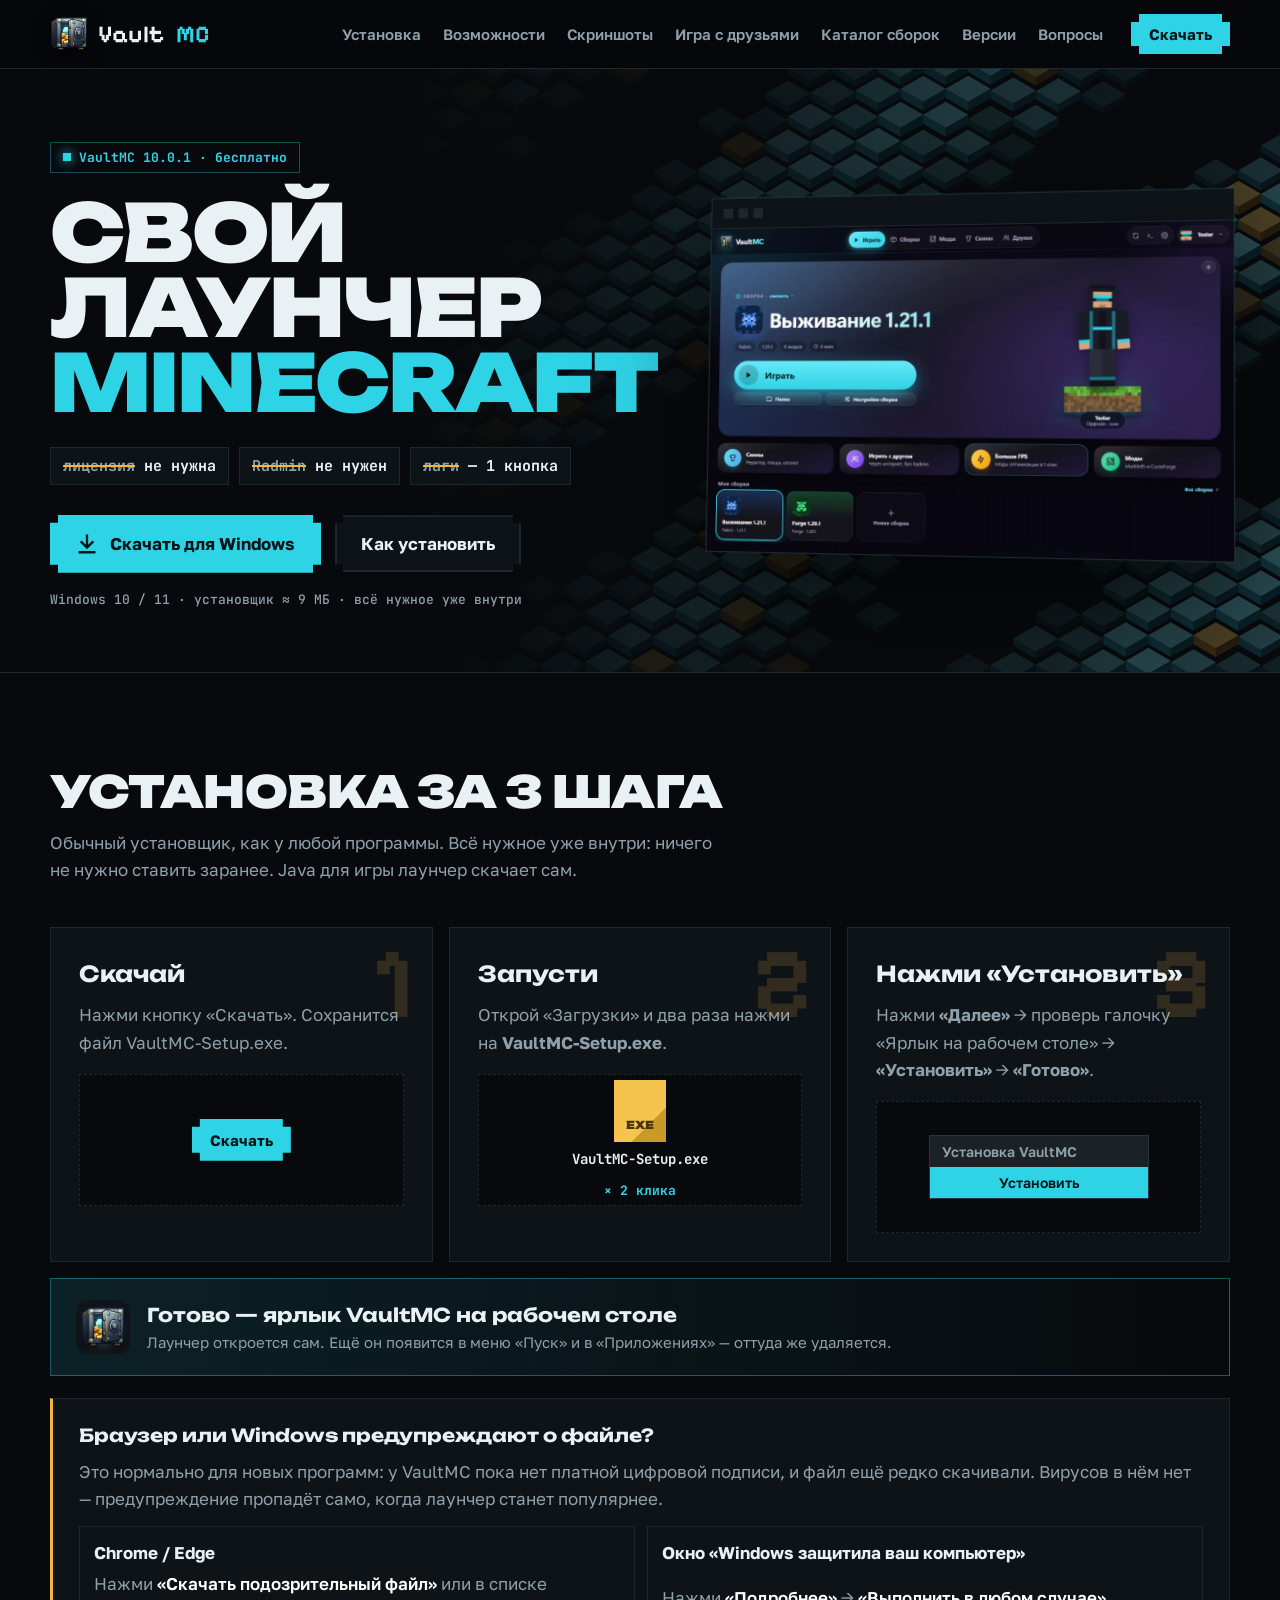
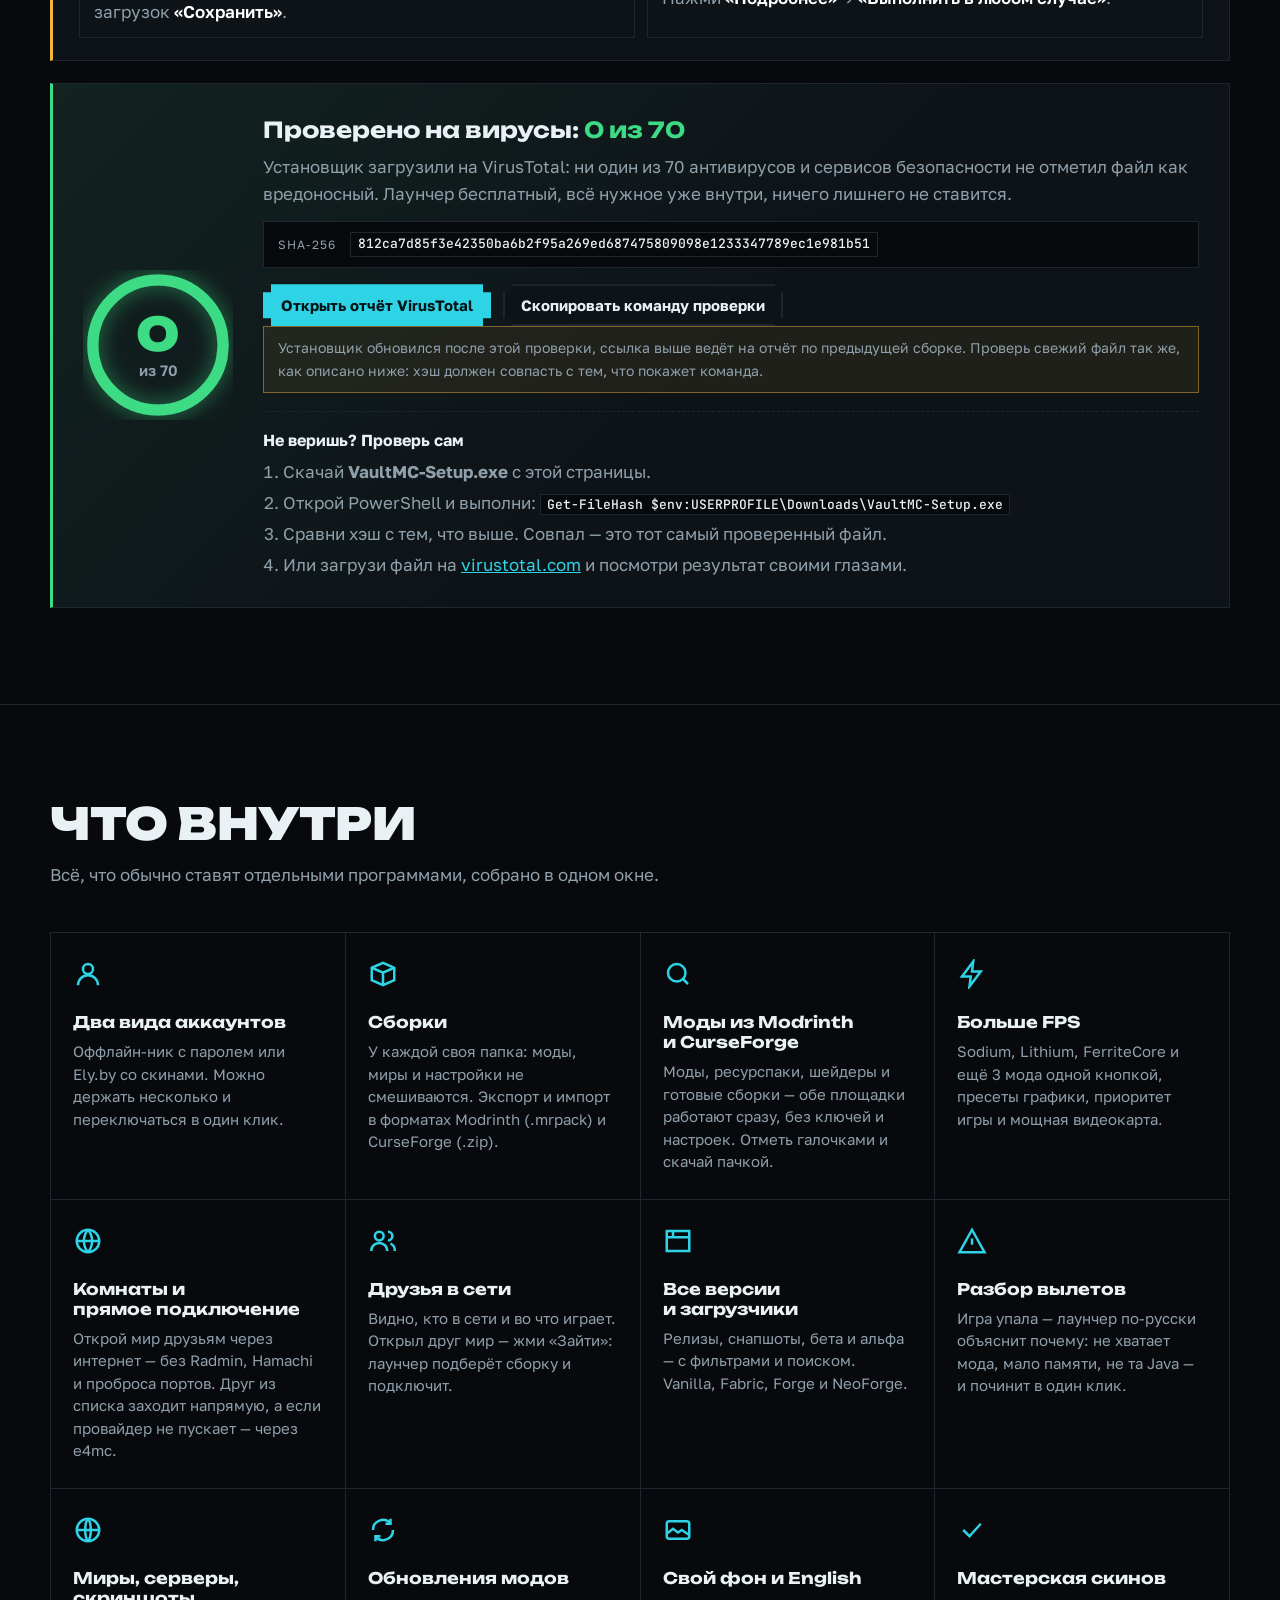
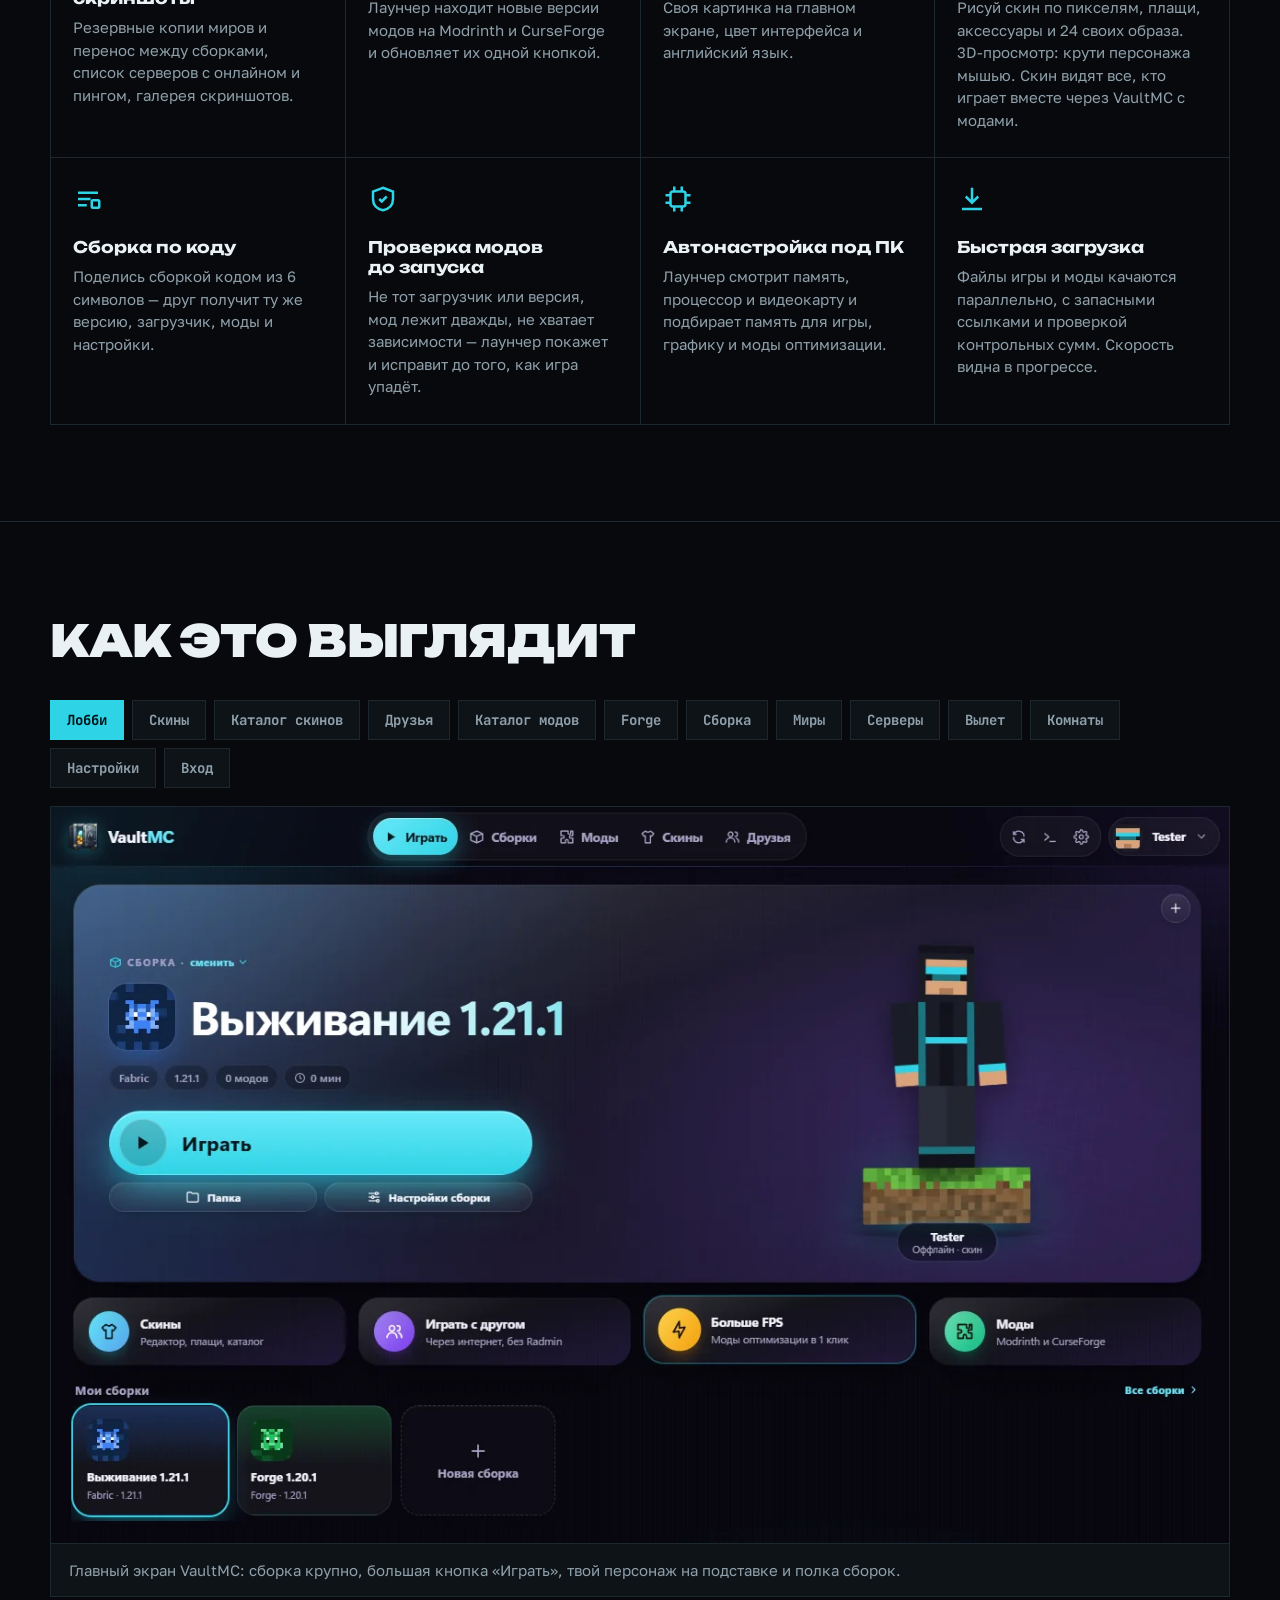
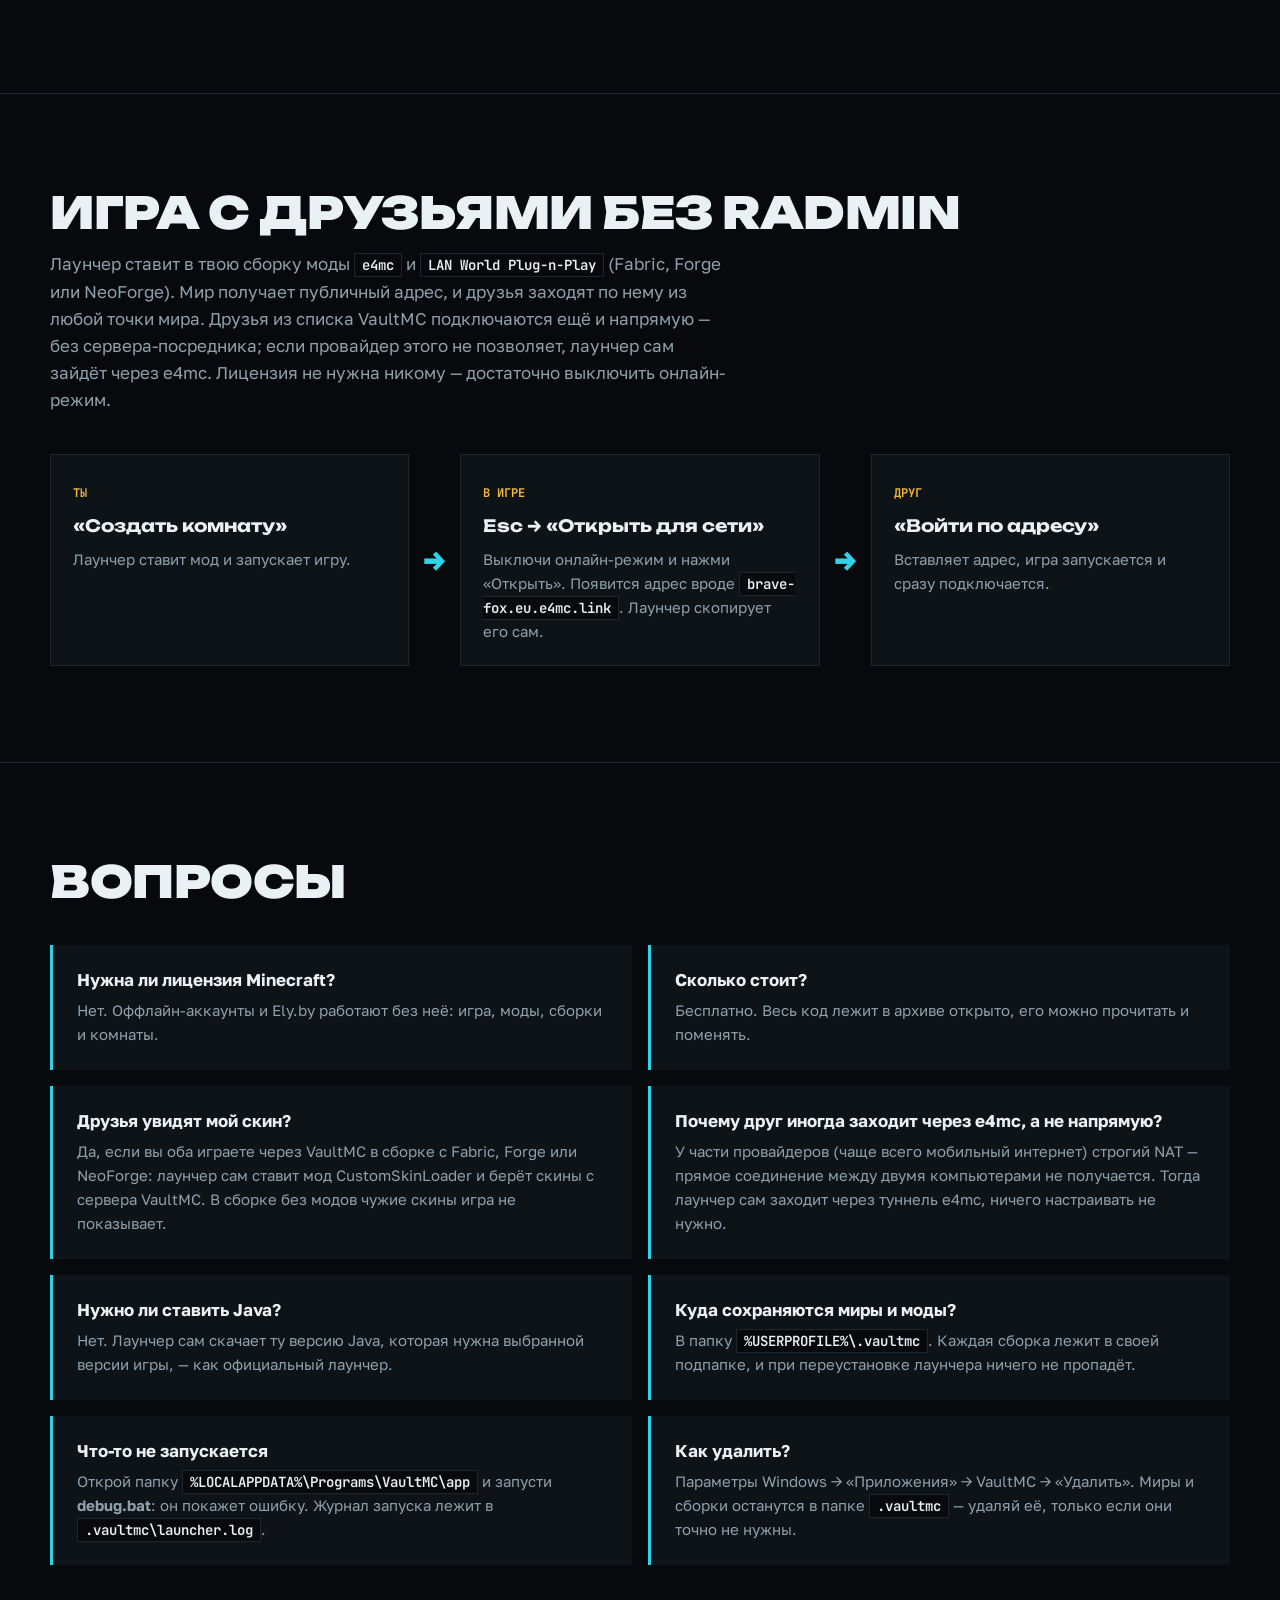
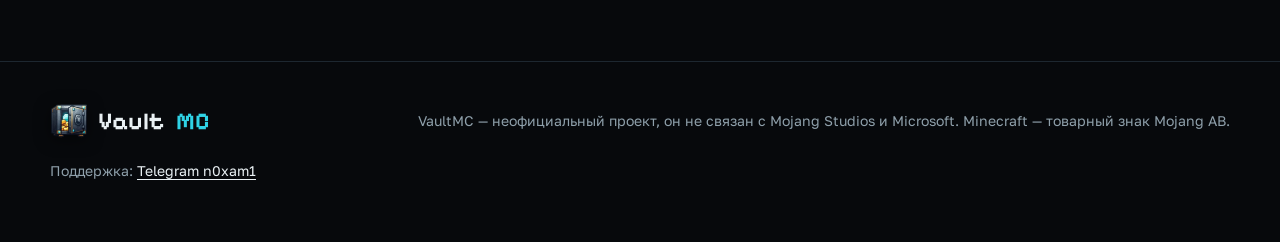
==== commit d5555acb: "fix: 10.0.1 — комнаты: ошибки замены модов с двоеточием в названии, проверка имени файла Co-Authored" ====
--- a/site/index.html
+++ b/site/index.html
@@ -210,7 +210,7 @@
   <canvas id="field" aria-hidden="true"></canvas>
   <div class="wrap">
     <div>
-      <div class="tag"><i></i>VaultMC <span id="siteVer">10.0.0</span> · бесплатно</div>
+      <div class="tag"><i></i>VaultMC <span id="siteVer">10.0.1</span> · бесплатно</div>
       <h1>Свой лаунчер <span>Minecraft</span></h1>
       <ul class="withouts">
         <li><s>лицензия</s> не нужна</li>
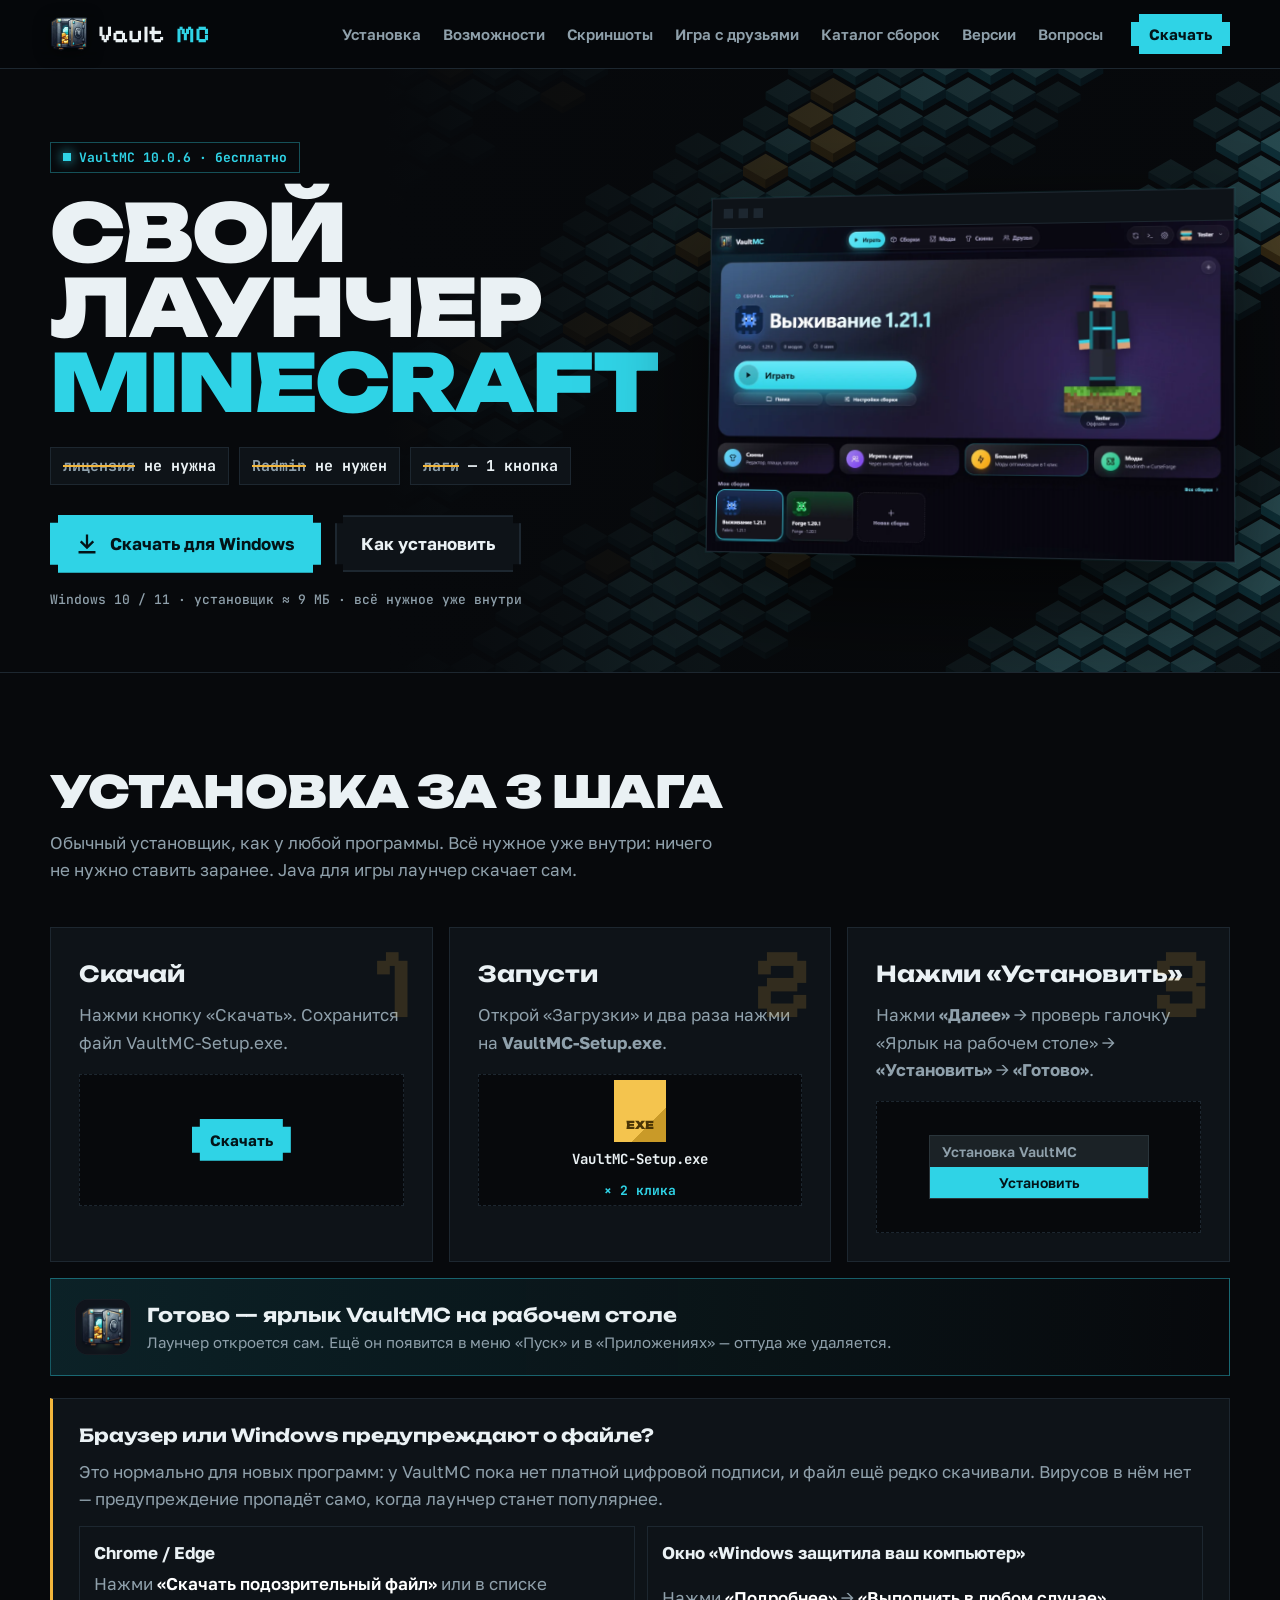
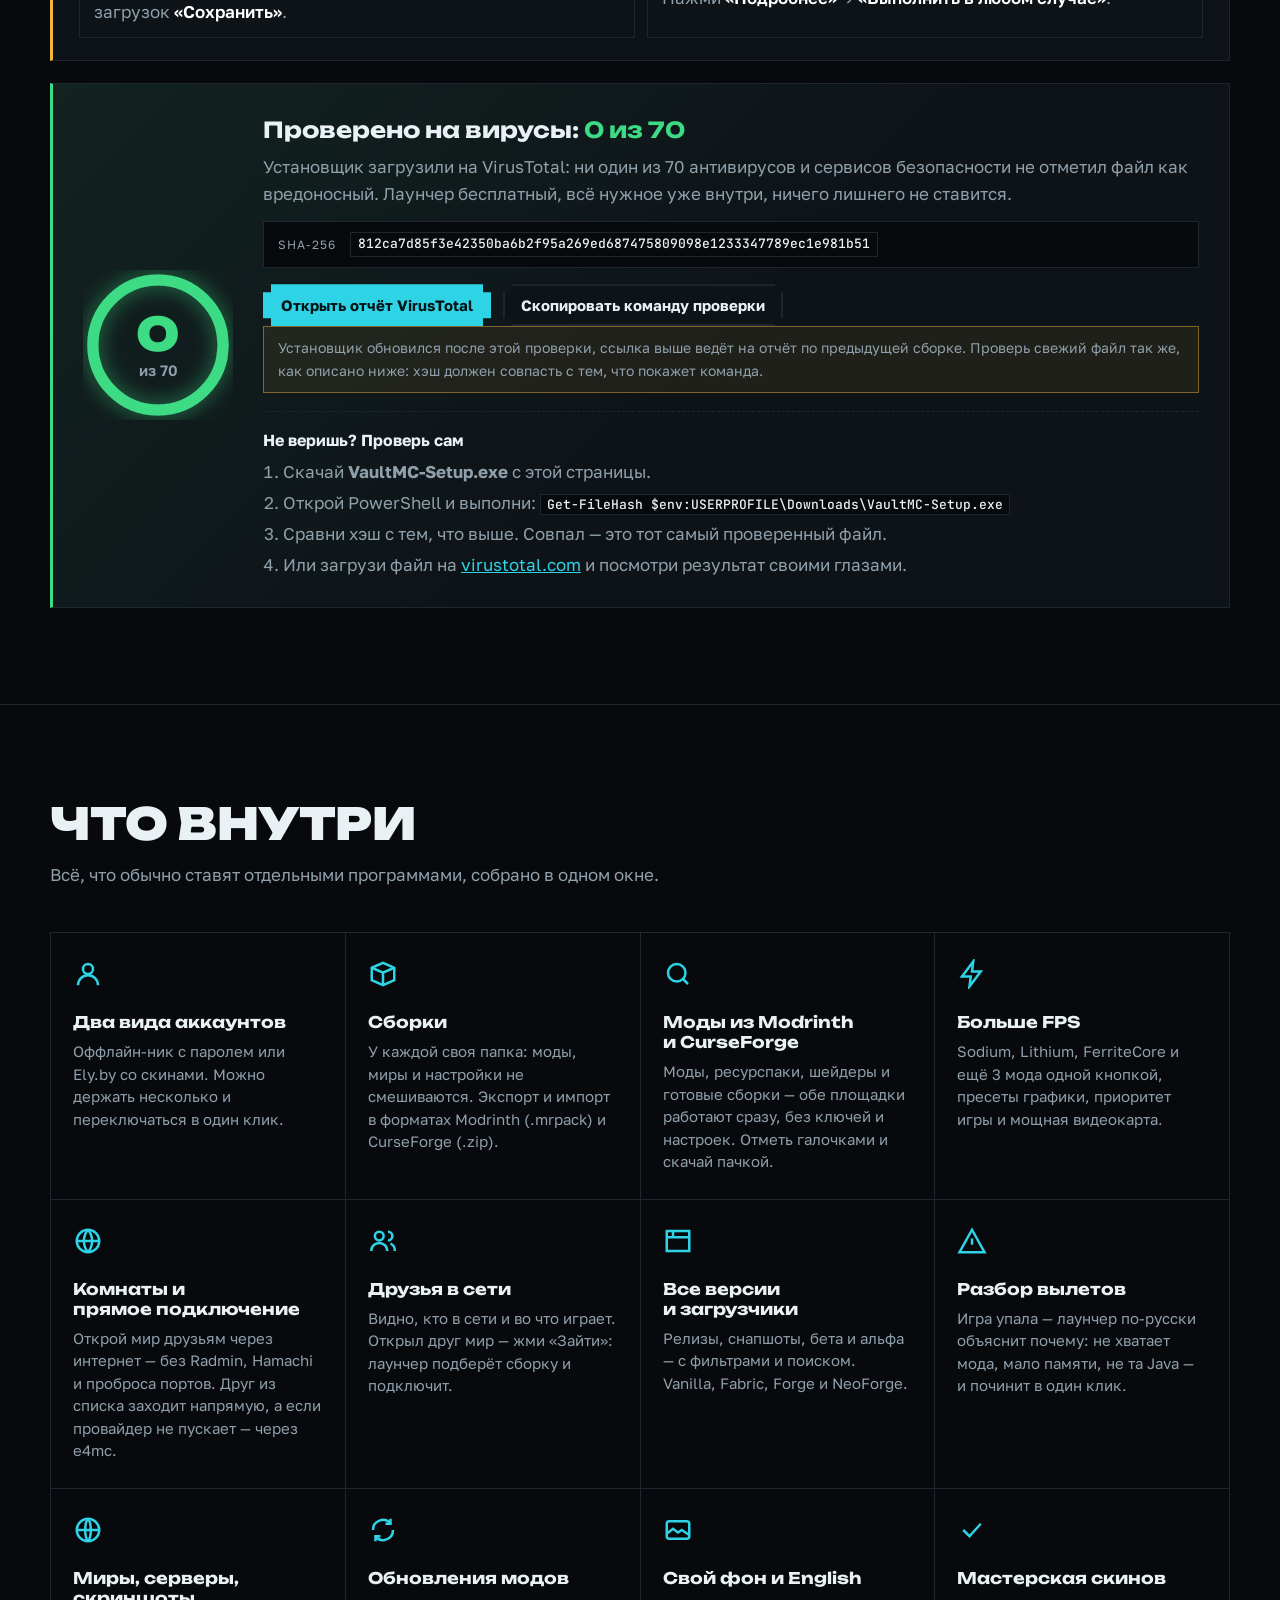
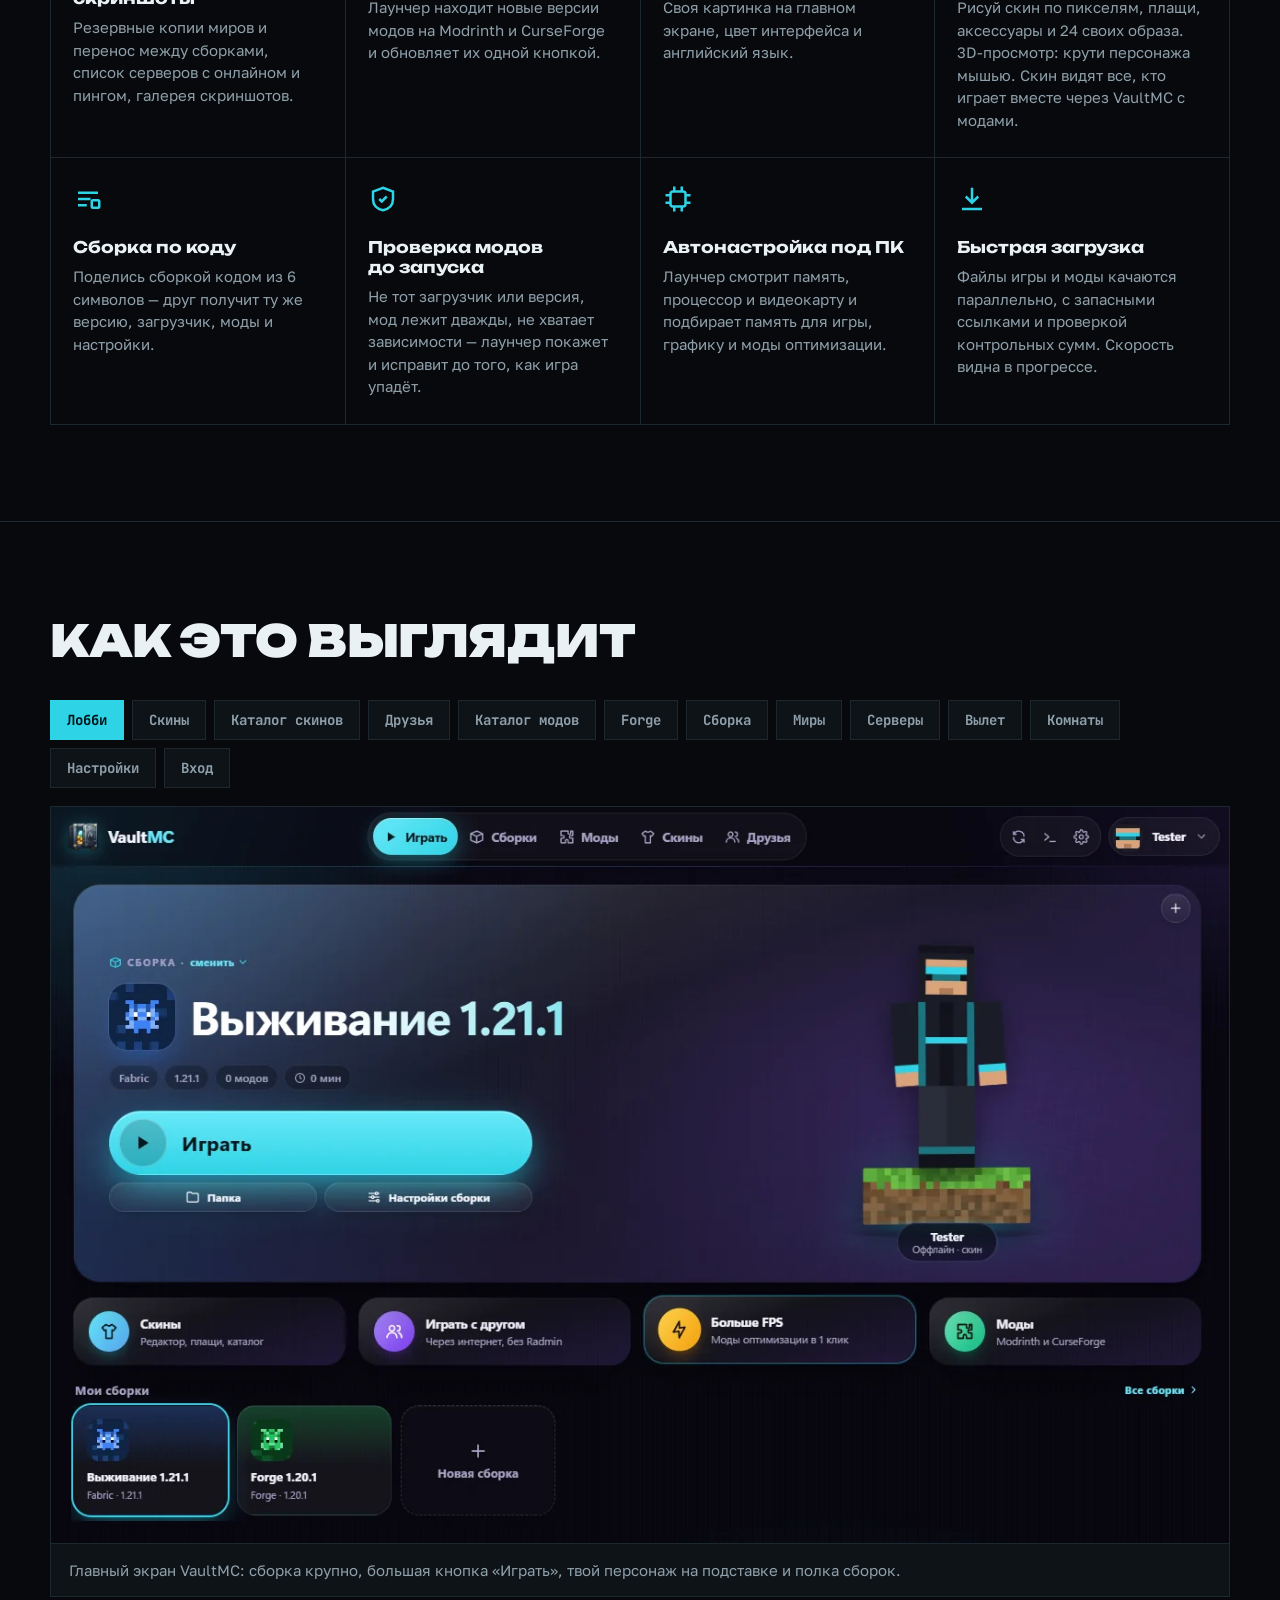
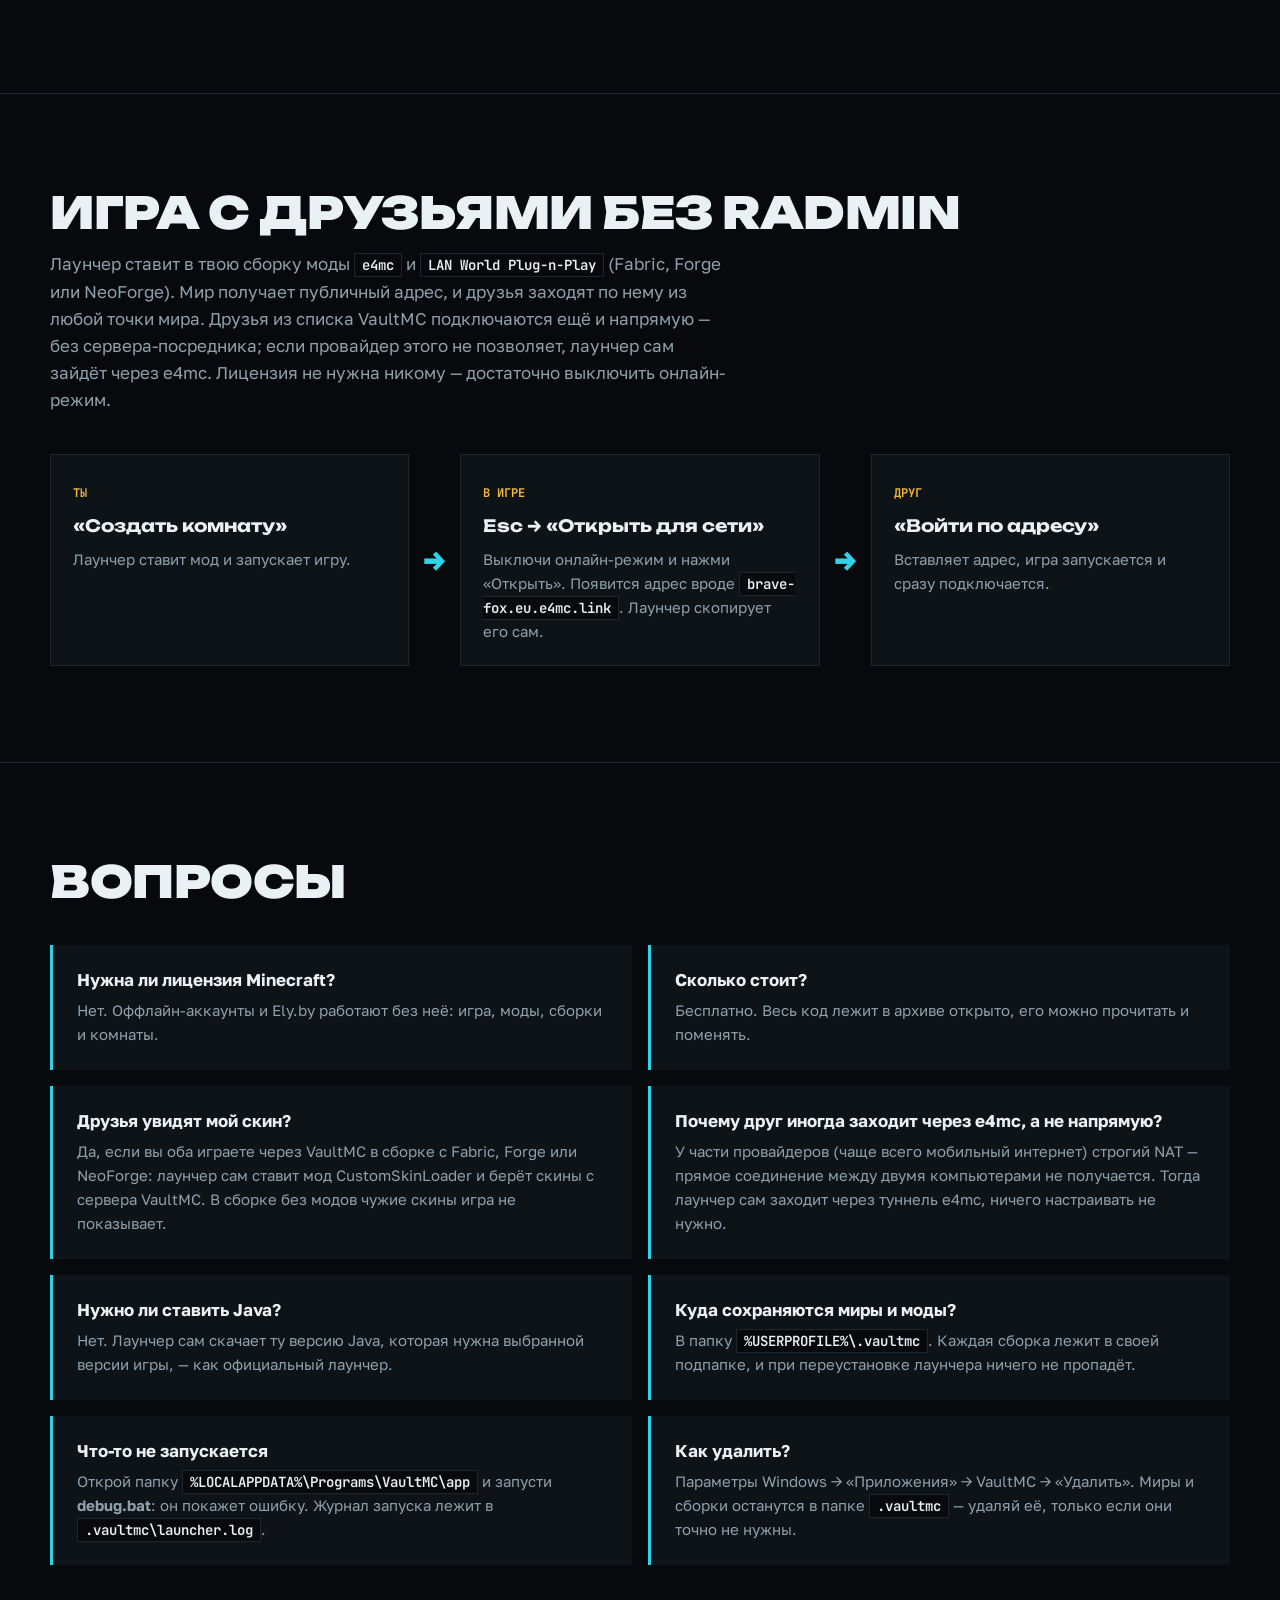
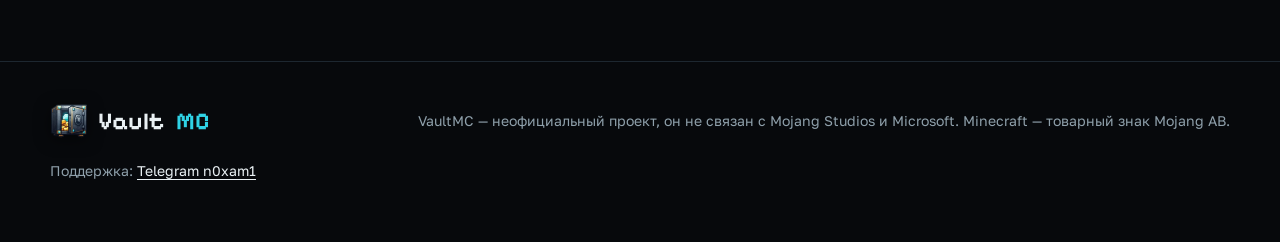
==== commit 96917ca2: "fix: 10.0.3–10.0.6 — исправления по ревью backend/api.py 10.0.3: «что нового» после обновления не пу" ====
--- a/site/index.html
+++ b/site/index.html
@@ -210,7 +210,7 @@
   <canvas id="field" aria-hidden="true"></canvas>
   <div class="wrap">
     <div>
-      <div class="tag"><i></i>VaultMC <span id="siteVer">10.0.1</span> · бесплатно</div>
+      <div class="tag"><i></i>VaultMC <span id="siteVer">10.0.6</span> · бесплатно</div>
       <h1>Свой лаунчер <span>Minecraft</span></h1>
       <ul class="withouts">
         <li><s>лицензия</s> не нужна</li>
